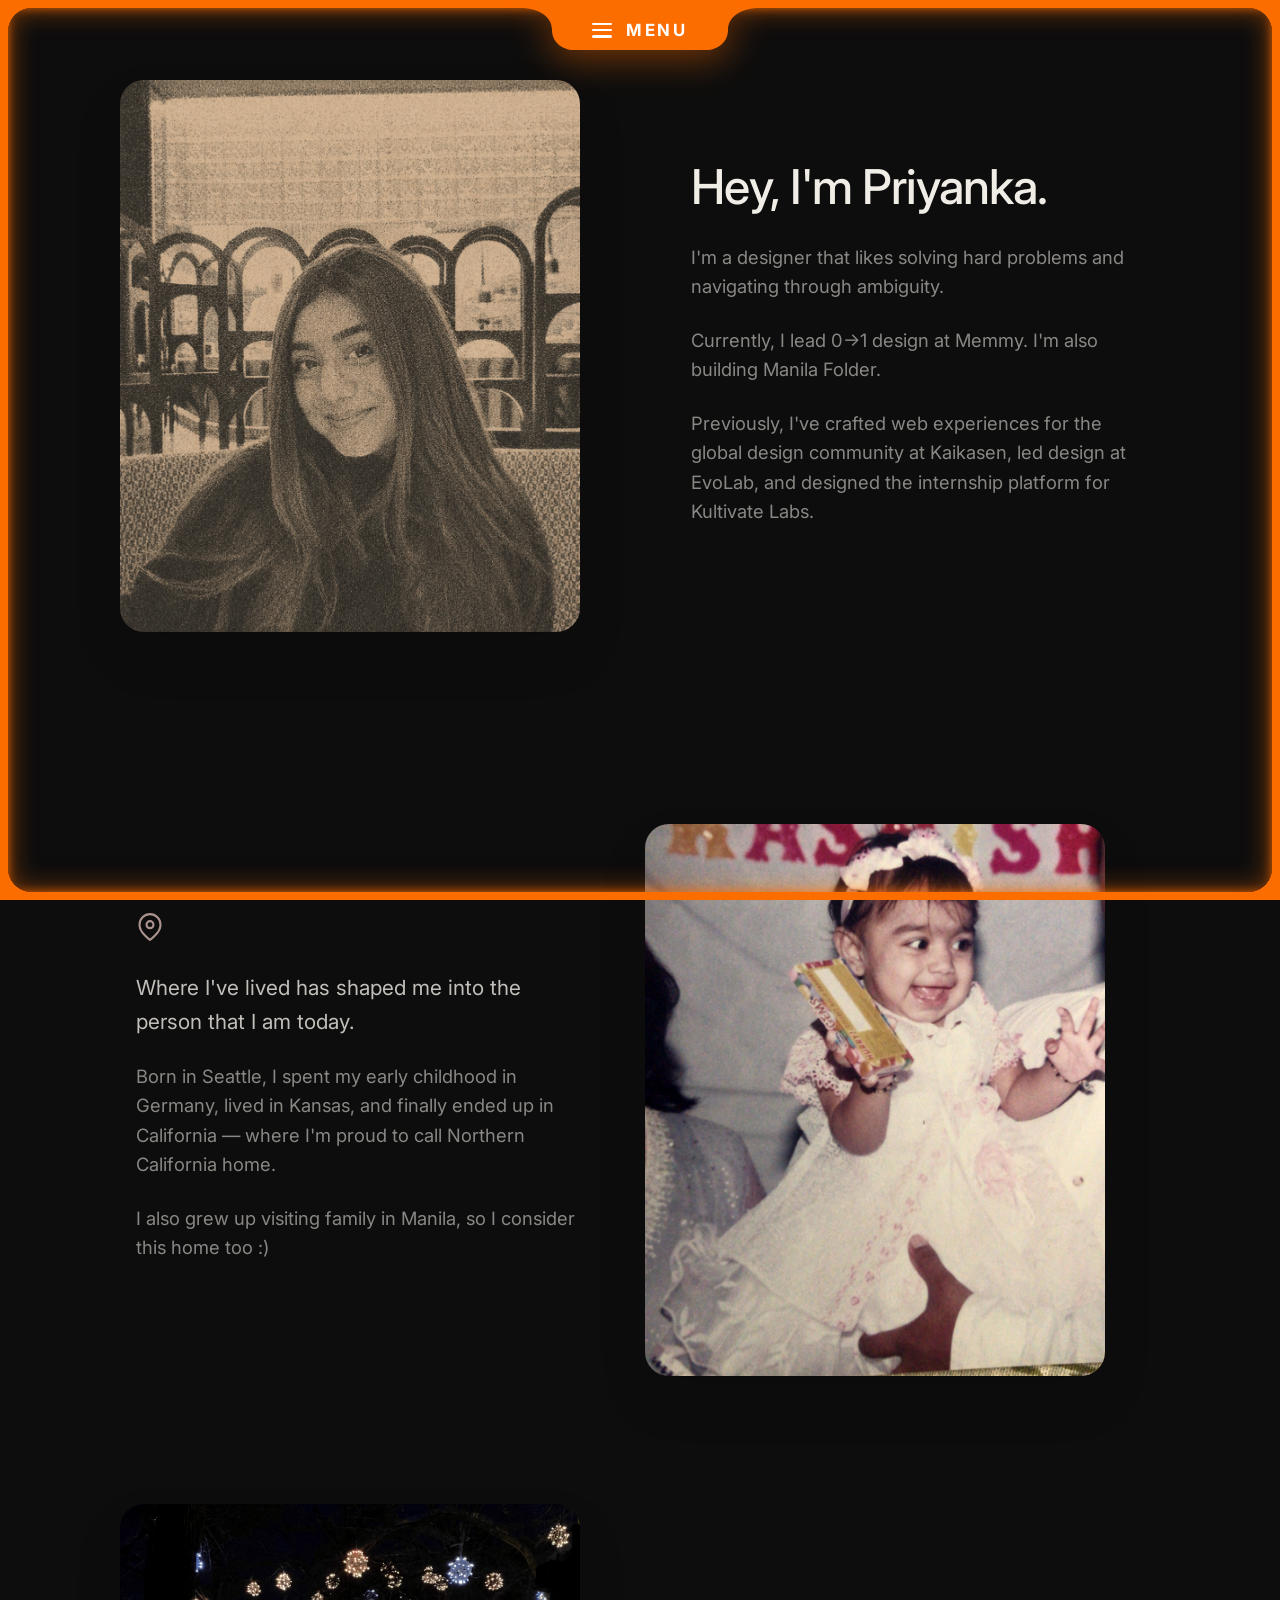
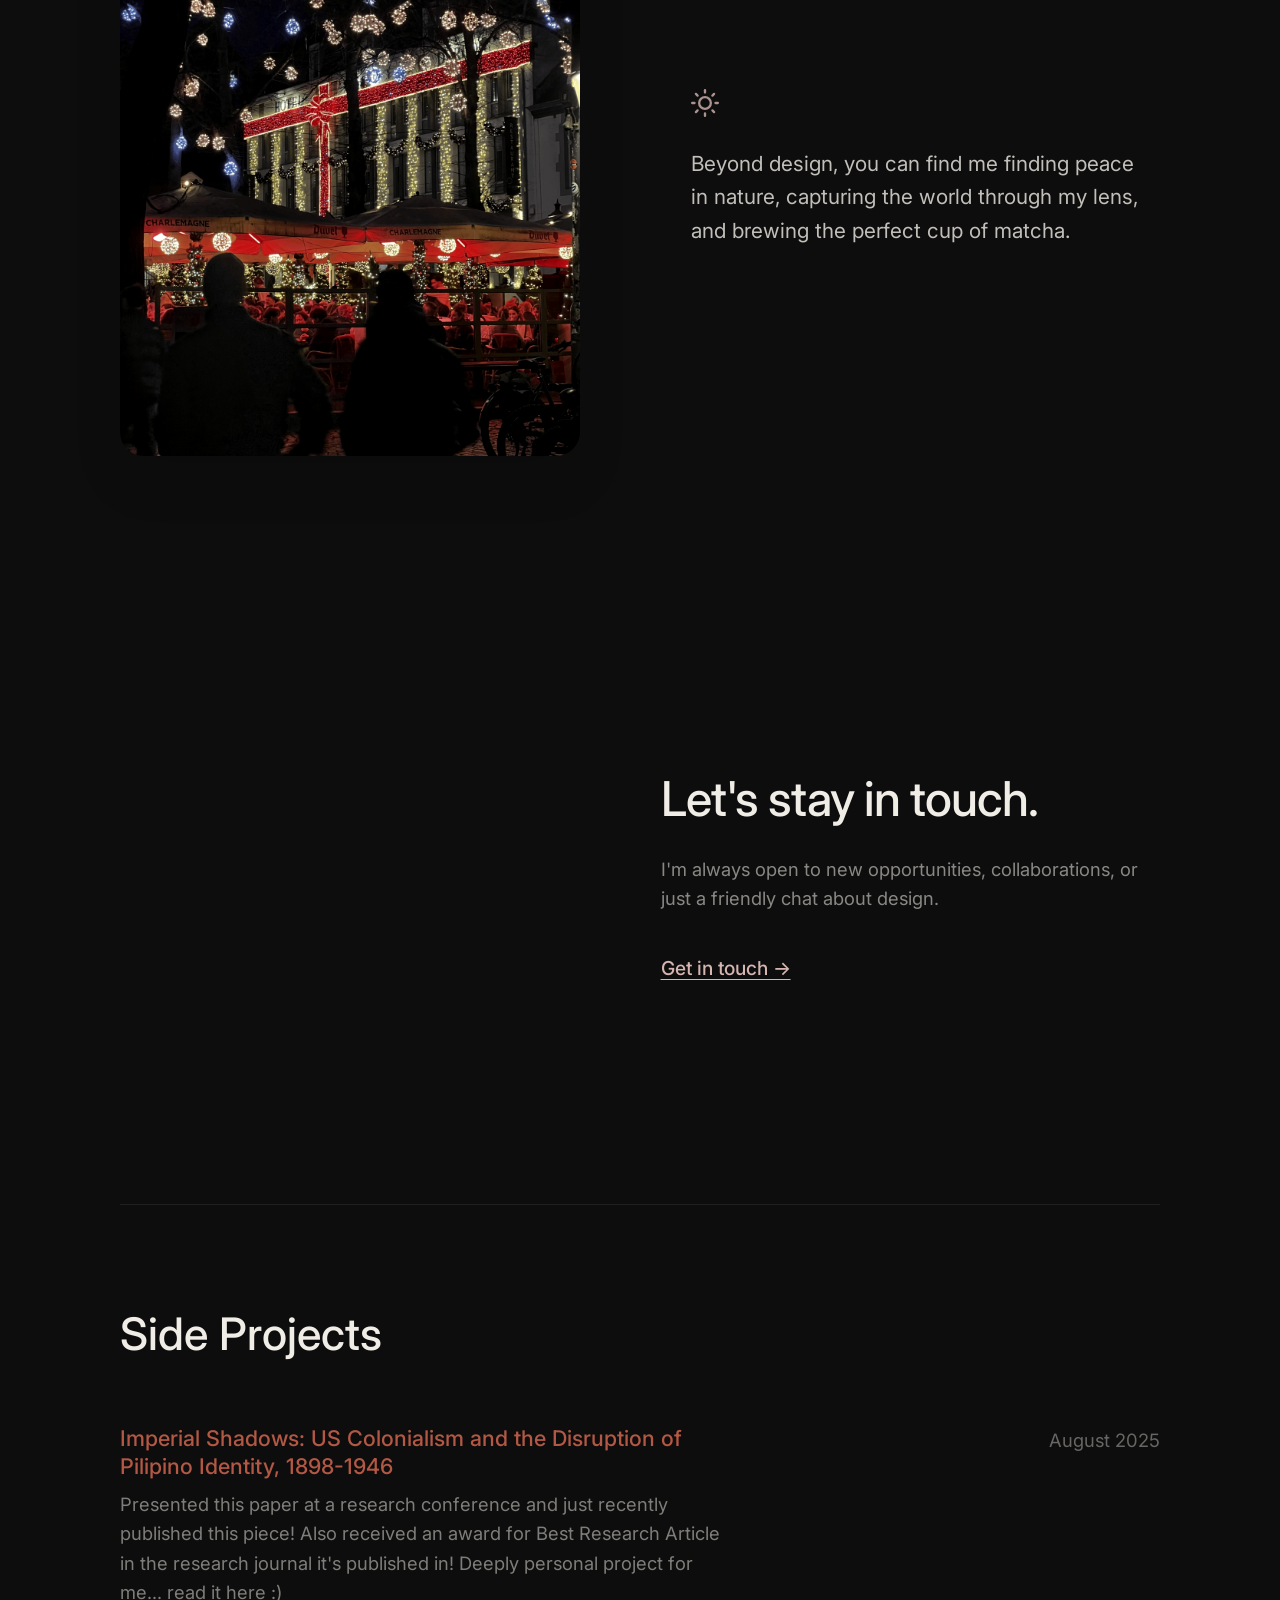
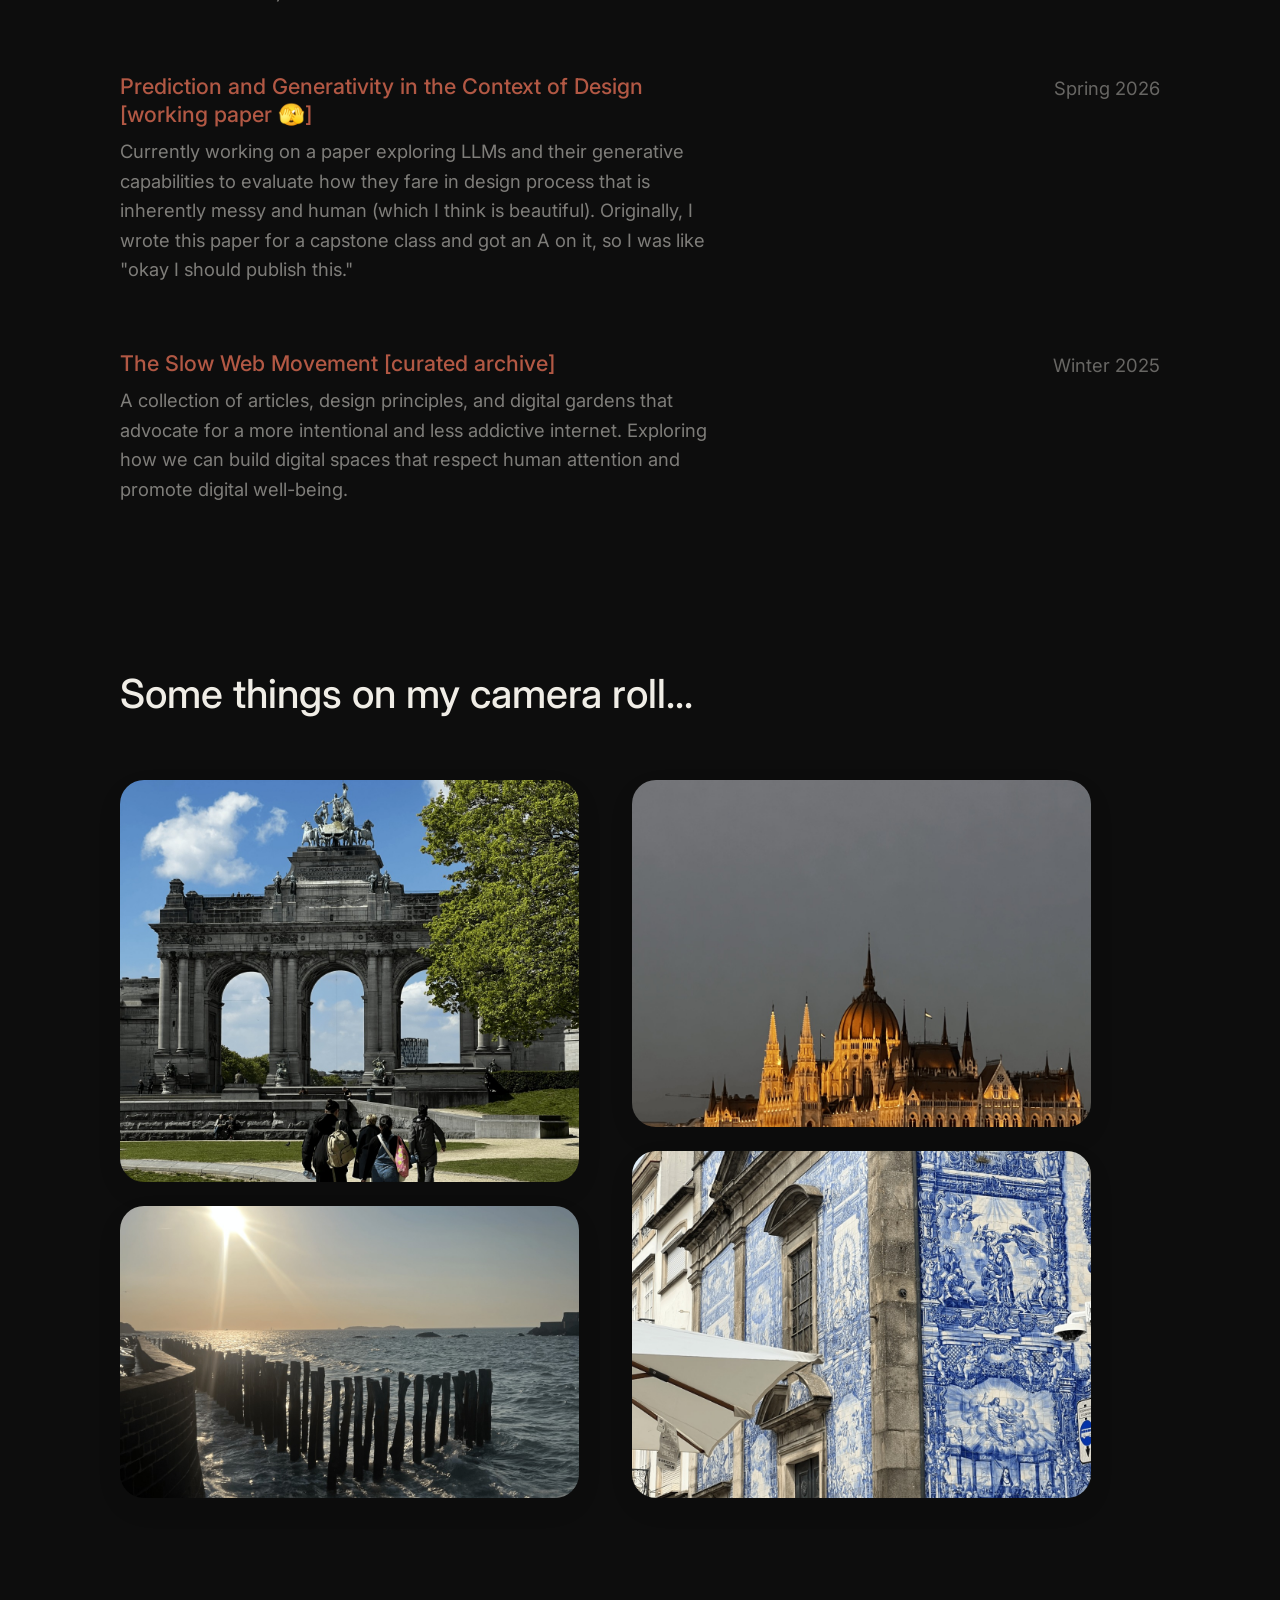
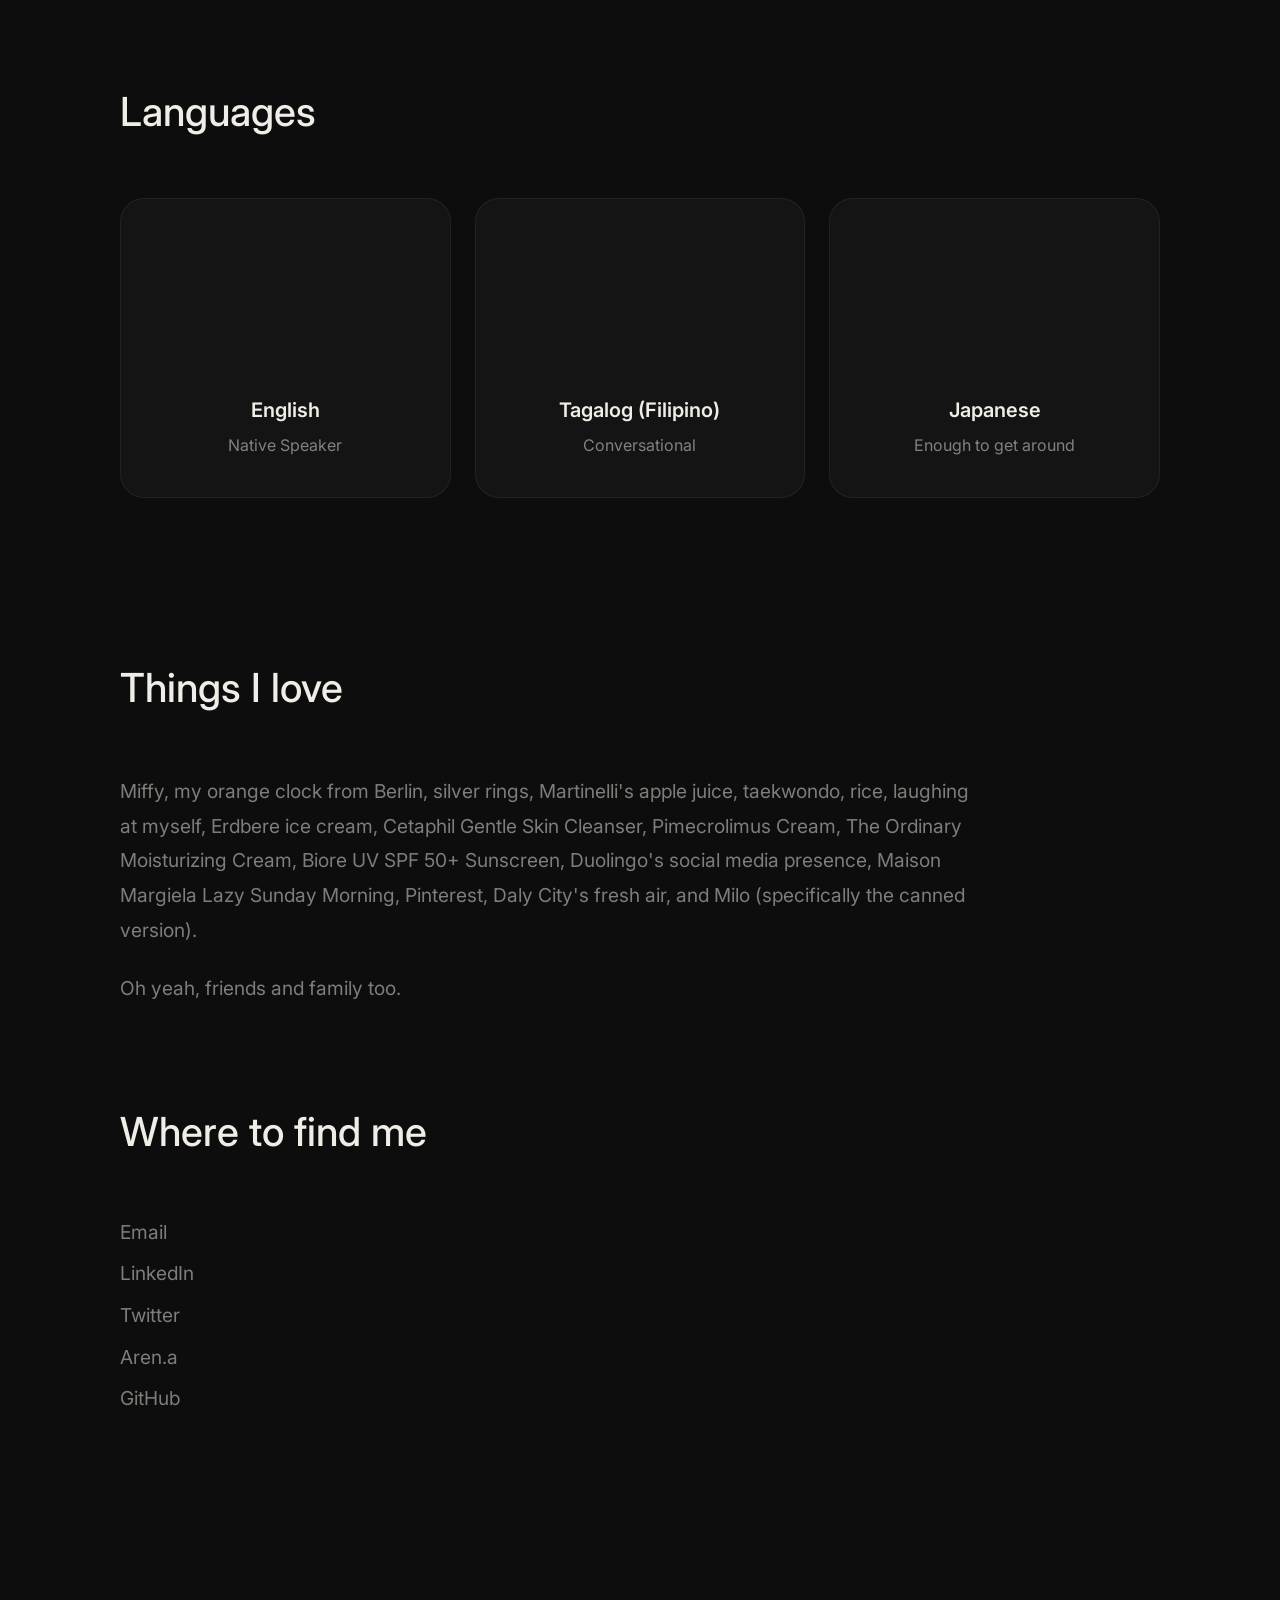
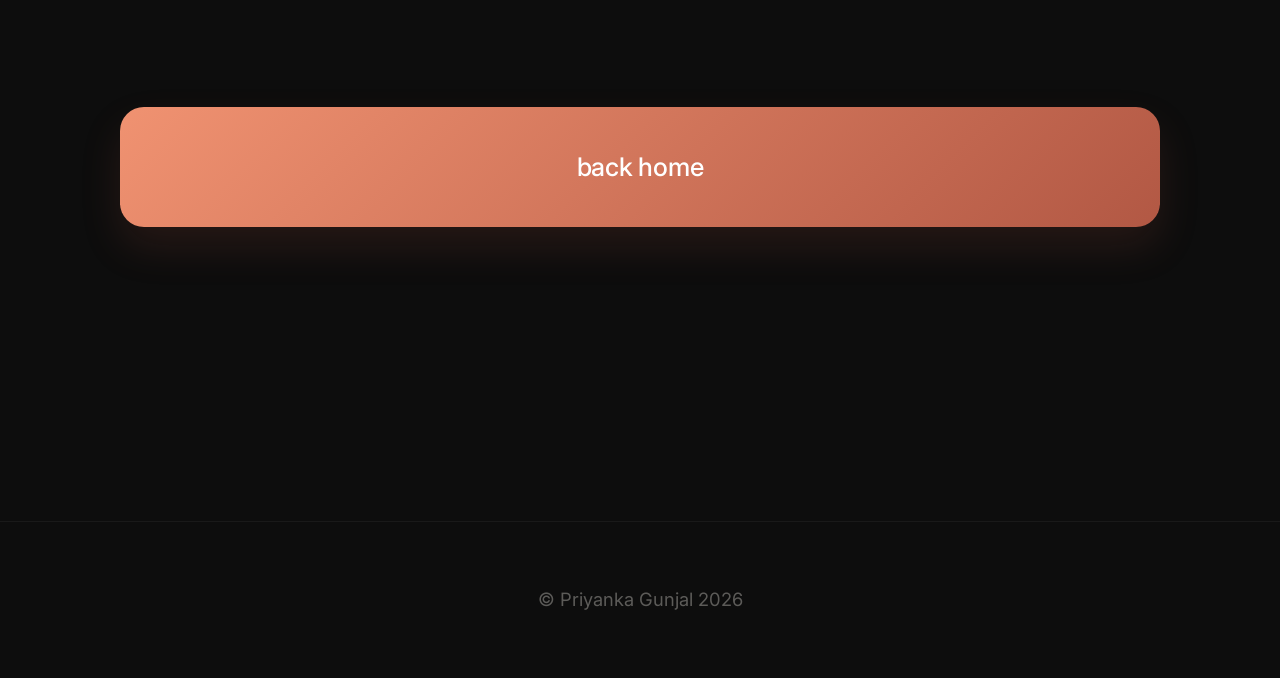
==== about.html @ 35982392 "Add floating orange notch menu and matching window frame with curved inner corners" ====
<!doctype html>
<html lang="en">
  <head>
    <meta charset="UTF-8" />
    <meta name="viewport" content="width=device-width, initial-scale=1.0" />
    <title>About | Priyanka Gunjal</title>
    <link rel="preconnect" href="https://fonts.googleapis.com" />
    <link rel="preconnect" href="https://fonts.gstatic.com" crossorigin />
    <link
      href="https://fonts.googleapis.com/css2?family=DM+Serif+Display&family=Inter:wght@300;400;500;600&display=swap"
      rel="stylesheet"
    />
    <link rel="stylesheet" href="style.css" />
    <style>
      /* Quiet Luxury About Page - Inspired by Janelle Amores */
      body {
        overflow-x: hidden;
        overflow-y: scroll;
        height: auto;
        padding: 0;
        margin: 0;
        background-color: var(--bg-color);
        color: var(--text-color);
      }

      .about-wrapper {
        max-width: 1200px;
        margin: 0 auto;
        padding: 3rem 5rem 4rem 5rem;
        min-height: 100vh;
      }

      /* Layout Grid */
      .about-layout {
        display: grid;
        grid-template-columns: 1.1fr 1fr;
        gap: 3.5rem;
        align-items: center;
        padding-top: 2rem;
        margin-bottom: 10rem;
      }

      .about-layout.reverse {
        grid-template-columns: 1fr 1.1fr;
        margin-bottom: 6rem;
      }

      .about-image-box {
        position: relative;
        border-radius: 24px;
        overflow: hidden;
        box-shadow: 0 25px 50px rgba(0, 0, 0, 0.1);
        width: 460px;
        height: 552px;
        flex-shrink: 0;
      }

      .about-layout.reverse .about-image-box {
        order: 2;
      }
      .about-layout.reverse .about-text {
        order: 1;
      }

      .about-image-box:hover {
        transform: scale(1.03);
      }

      .about-image-box img {
        width: 100%;
        height: 100%;
        object-fit: cover;
        display: block;
        filter: grayscale(10%) contrast(1.05);
        transition: transform 0.8s cubic-bezier(0.23, 1, 0.32, 1);
      }

      /* Typography */
      .about-text {
        padding-right: 1rem;
      }

      .about-layout.reverse .about-text {
        padding-right: 0;
        padding-left: 1rem;
      }

      .headline {
        font-family: var(--font-sans);
        font-size: clamp(2rem, 4vw, 3rem);
        font-weight: 500;
        line-height: 1.1;
        margin-bottom: 1.8rem;
        color: var(--text-color);
        letter-spacing: -0.02em;
      }

      .bio-para {
        font-family: var(--font-sans);
        font-size: 1.15rem;
        line-height: 1.6;
        margin-bottom: 1.5rem;
        color: var(--text-color);
        opacity: 0.55;
        font-weight: 400;
        max-width: 480px;
      }

      .bio-para.highlight {
        font-size: 1.3rem;
        opacity: 0.8;
        margin-top: 1rem;
      }

      .icon-box {
        margin-bottom: 1.5rem;
        color: var(--accent-color);
        opacity: 0.8;
      }

      body.light-theme .bio-para {
        opacity: 0.7;
      }

      /* Responsive */
      @media (max-width: 950px) {
        .about-layout,
        .about-layout.reverse {
          grid-template-columns: 1fr;
          gap: 4rem;
          text-align: left;
          padding-top: 1rem;
          margin-bottom: 6rem;
        }
        .about-layout.reverse .about-image-box {
          order: 1;
        }
        .about-layout.reverse .about-text {
          order: 2;
          padding-left: 0;
        }
        .headline {
          font-size: 2.8rem;
        }
        .about-image-box {
          width: 100%;
          max-width: 460px;
          height: auto;
          aspect-ratio: 460/552;
          margin: 0 auto;
        }
        .giphy-box {
          width: 100% !important;
          max-width: 460px;
          margin: 0 auto;
        }
      }

      /* GIPHY Box Styling */
      .giphy-box {
        width: 460px;
        height: auto;
        border-radius: 24px;
        overflow: hidden;
        flex-shrink: 0;
      }

      .cta-link-btn {
        display: inline-block;
        margin-top: 1rem;
        font-size: 1.2rem;
        font-weight: 500;
        color: var(--accent-color);
        text-decoration: underline;
        text-underline-offset: 4px;
        transition: var(--transition);
      }
      .cta-link-btn:hover {
        opacity: 0.8;
        transform: translateX(5px);
      }

      .side-projects-section {
        border-top: 1px solid rgba(255, 255, 255, 0.08);
        padding-top: 6rem;
        margin-top: 4rem;
      }

      body.light-theme .side-projects-section {
        border-top-color: rgba(0, 0, 0, 0.08);
      }

      .side-projects-title {
        font-family: var(--font-sans);
        font-size: 2.8rem;
        font-weight: 500;
        margin-bottom: 3.5rem;
        color: var(--text-color);
      }

      .project-row {
        display: flex;
        justify-content: space-between;
        align-items: flex-start;
        margin-bottom: 4rem;
        gap: 2rem;
      }

      .project-info {
        max-width: 600px;
      }

      .project-title-link {
        color: #b25844; /* Terracotta tone from image */
        font-size: 1.35rem;
        font-weight: 500;
        margin-bottom: 0.6rem;
        display: block;
        text-decoration: none;
        line-height: 1.3;
      }

      .project-title-link:hover {
        text-decoration: underline;
      }

      .project-summary {
        font-size: 1.15rem;
        line-height: 1.6;
        opacity: 0.5;
        color: var(--text-color);
        font-weight: 400;
      }

      .project-date {
        font-size: 1.15rem;
        opacity: 0.4;
        color: var(--text-color);
        white-space: nowrap;
        padding-top: 0.2rem;
      }

      @media (max-width: 950px) {
        .project-row {
          flex-direction: column;
          gap: 0.5rem;
        }
        .project-date {
          margin-top: 0.5rem;
          opacity: 0.3;
        }
      }

      /* Camera Roll Styling */
      .camera-roll-section {
        margin-top: 10rem;
        margin-bottom: 10rem;
      }

      .camera-roll-title {
        font-family: var(--font-sans);
        font-size: 2.5rem;
        font-weight: 500;
        margin-bottom: 3.5rem;
        color: var(--text-color);
      }

      .camera-roll-grid {
        columns: 2;
        column-gap: 1.5rem;
        max-width: 1000px;
      }

      .camera-roll-item {
        break-inside: avoid;
        margin-bottom: 1.5rem;
        width: 100%;
      }

      .camera-roll-item img {
        width: 100% !important;
        height: 100% !important;
        object-fit: cover;
        border-radius: 24px;
        display: block;
        box-shadow: 0 10px 30px rgba(0, 0, 0, 0.05);
        transition: transform 0.6s ease;
      }

      /* Specific Photo Sizes */
      .cr-1 {
        width: 459.2px;
        height: 402.4px;
      }
      .cr-2 {
        width: 459.2px;
        height: 347.2px;
      }
      .cr-3 {
        width: 459.2px;
        height: 292px;
      }
      .cr-4 {
        width: 459.2px;
        height: 347.2px;
      }

      @media (max-width: 1000px) {
        .cr-1,
        .cr-2,
        .cr-3,
        .cr-4 {
          width: 100%;
          height: auto;
          aspect-ratio: auto;
        }
        .cr-1 {
          aspect-ratio: 459.2/402.4;
        }
        .cr-2,
        .cr-4 {
          aspect-ratio: 459.2/347.2;
        }
        .cr-3 {
          aspect-ratio: 459.2/292;
        }
      }

      .camera-roll-item:hover img {
        transform: scale(1.02);
      }

      @media (max-width: 768px) {
        .camera-roll-grid {
          grid-template-columns: 1fr;
          gap: 1rem;
        }
      }

      /* Languages Styling */
      .languages-section {
        margin-top: 10rem;
        margin-bottom: 10rem;
      }

      .languages-grid {
        display: grid;
        grid-template-columns: repeat(3, 1fr);
        gap: 1.5rem;
      }

      .lang-card {
        background: rgba(255, 255, 255, 0.03);
        border: 1px solid rgba(255, 255, 255, 0.06);
        border-radius: 24px;
        padding: 2.5rem 1.5rem;
        text-align: center;
        transition: var(--transition);
      }

      body.light-theme .lang-card {
        background: #ffffff;
        box-shadow: 0 15px 35px rgba(0, 0, 0, 0.05);
        border: 1px solid rgba(0, 0, 0, 0.03);
      }

      .lang-card:hover {
        transform: translateY(-8px);
        border-color: var(--accent-color);
      }

      .lang-sticker {
        width: 140px;
        height: 140px;
        margin: 0 auto 1rem;
        pointer-events: none;
        display: flex;
        align-items: center;
        justify-content: center;
      }

      .lang-sticker iframe {
        pointer-events: none;
      }

      .lang-card h3 {
        font-size: 1.25rem;
        font-weight: 600;
        margin-bottom: 0.5rem;
        color: var(--text-color);
      }

      .lang-card p {
        font-size: 1rem;
        opacity: 0.5;
        color: var(--text-color);
      }

      @media (max-width: 900px) {
        .languages-grid {
          grid-template-columns: 1fr;
          gap: 1.5rem;
        }
      }

      /* Things I Love Styling */
      .things-love-section {
        margin-top: 6rem;
        margin-bottom: 6rem;
      }

      .things-love-text {
        font-size: 1.2rem;
        line-height: 1.8;
        color: var(--text-color);
        opacity: 0.5;
        max-width: 850px;
        font-weight: 400;
      }

      .things-love-text span {
        display: block;
        margin-top: 1.5rem;
      }

      /* Social Links Styling */
      .social-links-section {
        margin-top: 6rem;
        margin-bottom: 6rem;
      }

      .social-list {
        display: flex;
        flex-direction: column;
        gap: 0.8rem;
      }

      .social-link-item {
        font-size: 1.2rem;
        color: var(--text-color);
        opacity: 0.5;
        text-decoration: none;
        transition: var(--transition);
        width: fit-content;
      }

      .social-link-item:hover {
        opacity: 0.9;
        transform: translateX(8px);
      }

      /* Footer Styling */
      .footer-cta-container {
        min-height: calc(100vh - 24rem);
        display: flex;
        align-items: center;
        margin-top: 4rem;
      }

      .back-home-bar {
        display: flex;
        align-items: center;
        justify-content: center;
        width: 100%;
        height: 120px;
        background: linear-gradient(135deg, #f09271 0%, #b25844 100%);
        border-radius: 24px;
        text-decoration: none;
        transition:
          transform 0.6s cubic-bezier(0.23, 1, 0.32, 1),
          box-shadow 0.6s ease;
        box-shadow: 0 20px 40px rgba(178, 88, 68, 0.15);
      }

      .back-home-bar:hover {
        transform: scale(1.015);
        box-shadow: 0 30px 60px rgba(178, 88, 68, 0.25);
      }

      .back-home-bar span {
        color: #ffffff;
        font-size: 1.6rem;
        font-weight: 500;
        letter-spacing: -0.01em;
      }

      .footer-bottom {
        padding: 3rem 0 2rem 0;
        text-align: center;
      }

      /* Fixed bottom copyright bar */
      .fixed-footer {
        text-align: center;
        padding: 4rem 0;
        border-top: 1px solid rgba(128, 128, 128, 0.1);
        margin-top: 2rem;
      }

      .copyright-text {
        font-size: 1.15rem;
        opacity: 0.35;
        color: var(--text-color);
        font-weight: 400;
      }

      /* Simple fade-in animation */
      @keyframes fadeInUp {
        from {
          opacity: 0;
          transform: translateY(32px);
        }
        to {
          opacity: 1;
          transform: translateY(0);
        }
      }

      .fade-section {
        animation: fadeInUp 0.8s ease both;
      }

      .fade-section:nth-child(1) { animation-delay: 0.1s; }
      .fade-section:nth-child(2) { animation-delay: 0.25s; }
      .fade-section:nth-child(3) { animation-delay: 0.4s; }
      .fade-section:nth-child(4) { animation-delay: 0.55s; }
      .fade-section:nth-child(5) { animation-delay: 0.7s; }
      .fade-section:nth-child(6) { animation-delay: 0.85s; }
      .fade-section:nth-child(7) { animation-delay: 1s; }
      .fade-section:nth-child(8) { animation-delay: 1.15s; }
      .fade-section:nth-child(9) { animation-delay: 1.3s; }
    </style>
  </head>
  <body>
    <!-- Screen Window Frame -->
    <div class="screen-frame">
      <div class="frame-corner corner-tl"></div>
      <div class="frame-corner corner-tr"></div>
      <div class="frame-corner corner-bl"></div>
      <div class="frame-corner corner-br"></div>
    </div>

    <!-- Floating Notch Menu -->
    <div class="floating-notch-menu" id="floating-notch-menu" aria-label="Floating Notch Menu">
      <svg class="notch-bg-svg" viewBox="0 0 240 42" preserveAspectRatio="none">
        <path d="M 0 0 C 18 0 32 8 32 22 C 32 34 42 42 54 42 L 186 42 C 198 42 208 34 208 22 C 208 8 222 0 240 0 Z" fill="#fc6d00" />
      </svg>
      <div class="notch-inner">
        <div class="notch-hamburger">
          <span></span>
          <span></span>
          <span></span>
        </div>
        <span class="notch-label">MENU</span>
      </div>
    </div>

    <div class="about-wrapper">
      <main class="about-layout fade-section">
        <div class="about-image-box">
          <img src="images/about.png" alt="Priyanka Gunjal" />
        </div>

        <article class="about-text">
          <h1 class="headline">Hey, I'm Priyanka.</h1>

          <p class="bio-para">
            I'm a designer that likes solving hard problems and navigating
            through ambiguity.
          </p>

          <p class="bio-para">
            Currently, I lead 0&rarr;1 design at Memmy. I'm also building Manila
            Folder.
          </p>

          <p class="bio-para">
            Previously, I've crafted web experiences for the global design
            community at Kaikasen, led design at EvoLab, and designed the
            internship platform for Kultivate Labs.
          </p>
        </article>
      </main>

      <section class="about-layout reverse fade-section">
        <article class="about-text">
          <div class="icon-box">
            <svg
              width="28"
              height="28"
              viewBox="0 0 24 24"
              fill="none"
              stroke="currentColor"
              stroke-width="1.8"
              stroke-linecap="round"
              stroke-linejoin="round"
            >
              <path d="M21 10c0 7-9 13-9 13s-9-6-9-13a9 9 0 0 1 18 0z"></path>
              <circle cx="12" cy="10" r="3"></circle>
            </svg>
          </div>
          <p class="bio-para highlight">
            Where I've lived has shaped me into the person that I am today.
          </p>
          <p class="bio-para">
            Born in Seattle, I spent my early childhood in Germany, lived in
            Kansas, and finally ended up in California — where I'm proud to call
            Northern California home.
          </p>
          <p class="bio-para">
            I also grew up visiting family in Manila, so I consider this home
            too :)
          </p>
        </article>

        <div class="about-image-box">
          <img
            src="images/childhood_image.JPG.jpeg"
            alt="Priyanka's childhood"
          />
        </div>
      </section>

      <section class="about-layout fade-section">
        <div class="about-image-box">
          <img src="images/light.jpeg" alt="Priyanka's interests" />
        </div>

        <article class="about-text">
          <div class="icon-box">
            <svg
              width="28"
              height="28"
              viewBox="0 0 24 24"
              fill="none"
              stroke="currentColor"
              stroke-width="2"
              stroke-linecap="round"
              stroke-linejoin="round"
            >
              <circle cx="12" cy="12" r="5"></circle>
              <line x1="12" y1="1" x2="12" y2="3"></line>
              <line x1="12" y1="21" x2="12" y2="23"></line>
              <line x1="4.22" y1="4.22" x2="5.64" y2="5.64"></line>
              <line x1="18.36" y1="18.36" x2="19.78" y2="19.78"></line>
              <line x1="1" y1="12" x2="3" y2="12"></line>
              <line x1="21" y1="12" x2="23" y2="12"></line>
              <line x1="4.22" y1="19.78" x2="5.64" y2="18.36"></line>
              <line x1="18.36" y1="5.64" x2="19.78" y2="4.22"></line>
            </svg>
          </div>
          <p class="bio-para highlight">
            Beyond design, you can find me finding peace in nature, capturing
            the world through my lens, and brewing the perfect cup of matcha.
          </p>
        </article>
      </section>

      <section class="about-layout reverse">
        <article class="about-text">
          <h2 class="headline">Let's stay in touch.</h2>
          <p class="bio-para">
            I'm always open to new opportunities, collaborations, or just a
            friendly chat about design.
          </p>
          <a href="mailto:example@gmail.com" class="cta-link-btn"
            >Get in touch &rarr;</a
          >
        </article>

        <div class="giphy-box">
          <div
            style="
              width: 100%;
              height: 0;
              padding-bottom: 100%;
              position: relative;
            "
          >
            <iframe
              src="https://giphy.com/embed/l4pTo0Wo83yK5mVSE"
              width="100%"
              height="100%"
              style="position: absolute"
              frameborder="0"
              class="giphy-embed"
              allowfullscreen
            ></iframe>
          </div>
        </div>
      </section>

      <section class="side-projects-section">
        <h2 class="side-projects-title">Side Projects</h2>

        <div class="project-row">
          <div class="project-info">
            <a href="#" class="project-title-link"
              >Imperial Shadows: US Colonialism and the Disruption of Pilipino
              Identity, 1898-1946</a
            >
            <p class="project-summary">
              Presented this paper at a research conference and just recently
              published this piece! Also received an award for Best Research
              Article in the research journal it's published in! Deeply personal
              project for me... read it here :)
            </p>
          </div>
          <div class="project-date">August 2025</div>
        </div>

        <div class="project-row">
          <div class="project-info">
            <a href="#" class="project-title-link"
              >Prediction and Generativity in the Context of Design [working
              paper 🫣]</a
            >
            <p class="project-summary">
              Currently working on a paper exploring LLMs and their generative
              capabilities to evaluate how they fare in design process that is
              inherently messy and human (which I think is beautiful).
              Originally, I wrote this paper for a capstone class and got an A
              on it, so I was like "okay I should publish this."
            </p>
          </div>
          <div class="project-date">Spring 2026</div>
        </div>

        <div class="project-row">
          <div class="project-info">
            <a href="#" class="project-title-link"
              >The Slow Web Movement [curated archive]</a
            >
            <p class="project-summary">
              A collection of articles, design principles, and digital gardens
              that advocate for a more intentional and less addictive internet.
              Exploring how we can build digital spaces that respect human
              attention and promote digital well-being.
            </p>
          </div>
          <div class="project-date">Winter 2025</div>
        </div>
      </section>

      <section class="camera-roll-section">
        <h2 class="camera-roll-title">Some things on my camera roll...</h2>

        <div class="camera-roll-grid">
          <!-- Column 1 Flow -->
          <div class="camera-roll-item cr-1">
            <img src="images/photo1.jpeg" alt="Camera roll 1" />
          </div>
          <div class="camera-roll-item cr-3">
            <img src="images/photo3.jpeg" alt="Camera roll 3" />
          </div>

          <!-- Column 2 Flow -->
          <div class="camera-roll-item cr-2">
            <img src="images/photo2.jpeg" alt="Camera roll 2" />
          </div>
          <div class="camera-roll-item cr-4">
            <img src="images/photo4.jpeg" alt="Camera roll 4" />
          </div>
        </div>
      </section>

      <section class="languages-section">
        <h2 class="camera-roll-title">Languages</h2>

        <div class="languages-grid">
          <!-- English -->
          <div class="lang-card">
            <div class="lang-sticker">
              <iframe
                src="https://giphy.com/embed/JRnXIcDPENEnse5Yur"
                width="140"
                height="140"
                style="border: none"
                class="giphy-embed"
                allowfullscreen
              ></iframe>
            </div>
            <h3>English</h3>
            <p>Native Speaker</p>
          </div>

          <!-- Tagalog -->
          <div class="lang-card">
            <div class="lang-sticker">
              <iframe
                src="https://giphy.com/embed/dZY2f9rdoMrLkYhx85"
                width="140"
                height="140"
                style="border: none"
                class="giphy-embed"
                allowfullscreen
              ></iframe>
            </div>
            <h3>Tagalog (Filipino)</h3>
            <p>Conversational</p>
          </div>

          <!-- Japanese -->
          <div class="lang-card">
            <div class="lang-sticker">
              <iframe
                src="https://giphy.com/embed/JorvK51GcEqxZDQEF2"
                width="140"
                height="140"
                style="border: none"
                class="giphy-embed"
                allowfullscreen
              ></iframe>
            </div>
            <h3>Japanese</h3>
            <p>Enough to get around</p>
          </div>
        </div>
      </section>

      <section class="things-love-section">
        <h2 class="camera-roll-title">Things I love</h2>
        <p class="things-love-text">
          Miffy, my orange clock from Berlin, silver rings, Martinelli's apple
          juice, taekwondo, rice, laughing at myself, Erdbere ice cream,
          Cetaphil Gentle Skin Cleanser, Pimecrolimus Cream, The Ordinary
          Moisturizing Cream, Biore UV SPF 50+ Sunscreen, Duolingo's social
          media presence, Maison Margiela Lazy Sunday Morning, Pinterest, Daly
          City's fresh air, and Milo (specifically the canned version).
          <span>Oh yeah, friends and family too.</span>
        </p>
      </section>

      <section class="social-links-section">
        <h2 class="camera-roll-title">Where to find me</h2>
        <div class="social-list">
          <a href="mailto:example@gmail.com" class="social-link-item">Email</a>
          <a href="#" class="social-link-item">LinkedIn</a>
          <a href="#" class="social-link-item">Twitter</a>
          <a href="#" class="social-link-item">Aren.a</a>
          <a href="#" class="social-link-item">GitHub</a>
        </div>
      </section>

      <footer class="footer-cta-container">
        <a href="index.html" class="back-home-bar">
          <span>back home</span>
        </a>
      </footer>
    </div>

    <div class="fixed-footer">
      <p class="copyright-text">&copy; Priyanka Gunjal 2026</p>
    </div>

    <script src="https://cdnjs.cloudflare.com/ajax/libs/gsap/3.12.5/gsap.min.js"></script>
    <script>
      // Theme Synchronization only
      const savedTheme = localStorage.getItem("portfolio-theme");
      if (savedTheme === "light") {
        document.body.classList.add("light-theme");
      }
    </script>
  </body>
</html>
---- style.css ----
:root {
  --bg-color: #0d0d0d;
  --text-color: #f0ede6;
  --text-dark: #f0ede6;
  --accent-color: #d4b5b0;
  --card-bg: #161616;
  --font-serif: "DM Serif Display", serif;
  --font-sans: "Inter", sans-serif;
  --radius: 18px;
  --transition: all 0.4s cubic-bezier(0.23, 1, 0.32, 1);
  --gap: 1.5rem; /* Increased spacing */
  /* Dark Theme Hero Gradient (Architectural Deep Tones) */
  --hero-gradient: linear-gradient(
    135deg,
    #1b263b 0%,
    #0d1b2a 50%,
    #1b263b 100%
  );
}

body.light-theme {
  --bg-color: #ffffff;
  --text-color: #1a1a1a;
  --text-dark: #1a1a1a;
  --card-bg: #f8f8fa;
  --accent-color: #f2a17b;
  /* Light Theme Hero Gradient (Rose to Peach to Sand) */
  --hero-gradient: linear-gradient(
    135deg,
    #bc8e8e 0%,
    #f2a17b 50%,
    #f4d0a4 100%
  );
}

* {
  margin: 0;
  padding: 0;
  box-sizing: border-box;
}

body {
  background-color: var(--bg-color);
  color: var(--text-dark);
  font-family: var(--font-sans);
  line-height: 1.5;
  overflow: hidden;
  -webkit-font-smoothing: antialiased;
  height: 100vh;
  width: 100vw;
}

a {
  color: inherit;
  text-decoration: none;
}

.container {
  padding: 0.75rem; /* Reduced from 1rem */
  height: 100vh;
  width: 100vw;
  display: flex;
  justify-content: center;
  align-items: center;
  overflow: hidden;
}

/* Portfolio Grid */
.portfolio-grid {
  display: grid;
  grid-template-columns: 50fr 26fr 24fr; /* Optimized: 48% | 28% | 24% */
  gap: var(--gap);
  width: 100%;
  height: 100%;
}

.column {
  display: flex;
  flex-direction: column;
  gap: var(--gap);
  height: 100%;
  min-height: 0;
}

/* Grid Cards */
.grid-card {
  background-color: var(--card-bg);
  border-radius: var(--radius);
  overflow: hidden;
  position: relative;
  border: 1px solid rgba(255, 255, 255, 0.05);
  min-height: 0;
  transition:
    background-color 0.4s ease,
    border-color 0.4s ease;
  cursor: pointer; /* Signal interactivity by default */
}

body.light-theme .grid-card {
  border: 1px solid rgba(0, 0, 0, 0.05);
  box-shadow:
    0 20px 40px rgba(0, 0, 0, 0.04),
    0 1px 3px rgba(0, 0, 0, 0.02);
}

body.light-theme .connect-card {
  background: #2d3748 !important; /* Distinct dark architectural slate */
  border: 1px solid rgba(0, 0, 0, 0.05);
  box-shadow:
    0 20px 40px rgba(0, 0, 0, 0.1),
    0 1px 3px rgba(0, 0, 0, 0.05);
}

body.light-theme .connect-label,
body.light-theme .connect-handle {
  color: white; /* Contrast for the dark slate */
}

/* Column Left */
.col-left {
  display: grid;
  grid-template-rows: 5.2fr 0.8fr; /* Card 2 is now much sleeker */
}

.hero-card {
  background: linear-gradient(135deg, #1a2a3a 0%, #0d0d0d 50%, #1a2a3a 100%);
  background-size: 300% 300%;
  background-position: 0% 0%;
  position: relative;
  overflow: hidden;
  display: flex;
  flex-direction: column;
  justify-content: flex-start;
  color: white;
  transition: background-color 0.4s ease; /* Removed transform transition */
}

.hero-top {
  padding: 2.5rem 2rem 0 2rem;
}

.hero-body {
  padding: 2rem 2rem 2.5rem 2rem;
  position: relative;
  z-index: 20; /* Above mountains and stars */
  max-width: 65%; /* Ensure space for celestial body on the right */
}

.hero-card {
  cursor: default; /* Information only, not a link */
}

/* Advanced 6-Keyframe Smog Motion */
.hero-card::after {
  content: "";
  position: absolute;
  inset: -60%;
  background:
    radial-gradient(circle at 40% 40%, rgba(44, 62, 80, 0.2), transparent 50%),
    radial-gradient(circle at 60% 60%, rgba(52, 73, 94, 0.15), transparent 40%),
    radial-gradient(circle at 30% 70%, rgba(30, 60, 90, 0.1), transparent 50%);
  filter: blur(70px);
  opacity: 0.4;
  transition: opacity 1.2s ease;
  animation: advancedDrift 18s infinite linear;
  pointer-events: none;
  z-index: 0;
}

.hero-card:hover::after {
  opacity: 0.8;
}

/* ─── Hero Mountains ────────────────────────────────── */
.hero-mountains {
  position: absolute;
  bottom: 0 !important;
  left: 0;
  width: 100%;
  height: 48%;
  z-index: 50 !important; /* Above stars, below celestial */
  pointer-events: none;
  overflow: hidden;
  margin: 0;
  padding: 0;
}

.hero-mountains svg {
  width: 100%;
  height: 100%;
  display: block;
  margin: 0;
}

/* ─── Hero Celestial (Sun/Moon) ────────────────────── */
.hero-celestial {
  width: 80px;
  height: 80px;
  border-radius: 50%;
  position: absolute;
  right: -530px;
  top: 70px;
  background: #ff9f43 !important;
  box-shadow: 0 0 80px rgba(255, 159, 67, 0.8);
  transition: all 0.6s cubic-bezier(0.23, 1, 0.32, 1);
  z-index: 200 !important; /* Force to absolute top */
  pointer-events: none;
  display: block !important;
}

/* ─── Hero Stars (Dark Theme Only) ─────────────────── */
.hero-stars-container {
  opacity: 1 !important;
  z-index: 1; /* Background layer */
  transition: opacity 0.8s ease;
  pointer-events: none;
}

body.light-theme .hero-stars-container {
  opacity: 0 !important;
}

/* Force star dots to be visible in hero card */
.hero-card .star-dot {
  opacity: 0.8 !important;
  animation: smoothStarPulse var(--duration) infinite ease-in-out var(--delay) !important;
}

/* Moon state in Dark Theme (Default) */
body:not(.light-theme) .hero-celestial {
  background: #ffffff !important;
  box-shadow: 0 0 80px rgba(255, 255, 255, 0.4) !important;
}

/* Sun state in Light Theme */
body.light-theme .hero-celestial {
  background: #ff9f43;
  box-shadow: 0 0 40px rgba(255, 159, 67, 0.6);
}

/* Dark Theme Mountain Colors (Solid to block stars) */
.mtn-back {
  fill: #222222;
  opacity: 1;
}
.mtn-mid {
  fill: #111111;
  opacity: 1;
}
.mtn-front {
  fill: #000000;
  opacity: 1;
}

/* Light Theme Mountain Colors (Solid) */
body.light-theme .mtn-back {
  fill: #c09e9e;
  opacity: 1;
}
body.light-theme .mtn-mid {
  fill: #8a5a5a;
  opacity: 1;
}
body.light-theme .mtn-front {
  fill: #4a2d2d;
  opacity: 1;
}

.hero-body {
  position: relative;
  z-index: 5; /* Above mountains */
}

@keyframes advancedDrift {
  0% {
    transform: translate(0, 0) rotate(0deg) scale(1);
  }
  16% {
    transform: translate(5%, -5%) rotate(2deg) scale(1.05);
  }
  33% {
    transform: translate(-3%, 7%) rotate(-1deg) scale(1.1);
  }
  50% {
    transform: translate(7%, 3%) rotate(4deg) scale(1.02);
  }
  66% {
    transform: translate(-5%, -2%) rotate(1deg) scale(1.08);
  }
  83% {
    transform: translate(2%, -8%) rotate(-3deg) scale(1.03);
  }
  100% {
    transform: translate(0, 0) rotate(0deg) scale(1);
  }
}

.hero-card > * {
  position: relative;
  z-index: 2;
}

.hero-top {
  display: flex;
  justify-content: space-between;
  font-size: 0.8rem; /* Reduced from 0.9rem */
  font-weight: 500;
}

.name {
  font-family: var(--font-serif);
  font-size: 3.2rem; /* Reduced from 4.5rem */
  line-height: 1.1;
  margin-bottom: 0.75rem;
  font-weight: 400;
}

.tagline {
  font-size: 1rem; /* Reduced from 1.2rem */
  max-width: 400px;
  opacity: 0.8;
  font-weight: 300;
}

.connect-card {
  background: linear-gradient(135deg, #2a2a2a 0%, #1a1a1a 50%, #2a2a2a 100%);
  position: relative;
  overflow: hidden;
  display: flex;
  align-items: center;
  justify-content: center;
  border: 1px solid rgba(255, 255, 255, 0.05);
  transition: background-color 0.4s ease;
}

.connect-inner {
  width: 100%;
  height: 100%;
  display: flex;
  align-items: center;
  justify-content: center;
  position: relative;
}

.connect-label {
  font-family: var(--font-serif);
  font-size: 1.5rem;
  color: white;
  transition:
    opacity 0.3s ease,
    transform 0.3s ease;
  position: absolute;
}

.connect-card:hover .connect-label {
  opacity: 0;
  transform: translateY(-10px);
}

.connect-handle {
  font-family: var(--font-sans);
  font-size: 0.95rem;
  color: #a29bfe; /* Lavender Blue for handle */
  letter-spacing: 0.02em;
  white-space: nowrap;
  overflow: hidden;
  border-right: 2px solid transparent; /* Typewriter cursor */
  opacity: 0;
  transition: opacity 0.3s ease;
}

.connect-card:hover .connect-handle {
  opacity: 1;
  border-right-color: #a29bfe;
}

/* Light Smog Layer for Card 2 */
.connect-card::after {
  content: "";
  position: absolute;
  inset: -60%;
  background:
    radial-gradient(
      circle at 40% 40%,
      rgba(212, 181, 176, 0.15),
      transparent 50%
    ),
    radial-gradient(
      circle at 60% 60%,
      rgba(240, 237, 230, 0.1),
      transparent 40%
    ),
    radial-gradient(
      circle at 30% 70%,
      rgba(255, 255, 255, 0.05),
      transparent 50%
    );
  filter: blur(60px);
  opacity: 0;
  transition: opacity 1s ease;
  animation: advancedDrift 15s infinite linear;
  pointer-events: none;
  z-index: 0;
}

.connect-card:hover::after {
  opacity: 1;
}

.connect-inner {
  font-size: 1.8rem; /* Reduced from 2.5rem */
  font-family: var(--font-serif);
  color: var(--text-color);
  width: 100%;
  height: 100%;
  display: flex;
  align-items: center;
  justify-content: center;
}

/* Column Mid */
.col-mid {
  display: grid;
  grid-template-rows: 1.2fr 1.1fr 1fr 1.1fr;
}

/* Unified Project Card Styles (Col Mid) */
.project-card {
  background: #222; /* More visible frame color */
  position: relative;
  overflow: hidden;
  cursor: pointer;
  perspective: 1000px;
  box-shadow: inset 0 0 10px rgba(0, 0, 0, 0.5); /* Define the edge of the frame */
}

.bt-starry-bg {
  position: absolute;
  inset: 0;
  z-index: 0;
  opacity: 0;
  transition: opacity 0.5s ease;
  overflow: hidden;
  pointer-events: none;
}

.project-card:hover .bt-starry-bg {
  opacity: 1;
}

/* Individual Star Dots (Generated by JS) */
.star-dot {
  position: absolute;
  background: #ffffff;
  border-radius: 50%;
  opacity: 0;
  filter: blur(0.2px); /* Slight softness for smoothness */
}

/* Smooth Blinking Animation - Only for Brownthought (Card 3) */
.brownthought:hover .star-dot {
  animation: smoothStarPulse var(--duration) infinite ease-in-out var(--delay);
}

@keyframes smoothStarPulse {
  0%,
  100% {
    opacity: 0.1;
    transform: scale(0.8);
  }
  50% {
    opacity: 1;
    transform: scale(1.1);
  }
}

.bt-header {
  position: absolute;
  top: 1rem;
  left: 1.25rem;
  font-size: 1rem;
  font-weight: 500;
  color: white;
  z-index: 1;
  transition: all 0.4s ease;
}

.bt-content-layer {
  position: absolute;
  inset: 0; /* Touch all edges initially */
  width: 100%;
  height: 100%;
  z-index: 2;
  transition: transform 0.6s cubic-bezier(0.23, 1, 0.32, 1);
  display: flex;
  flex-direction: column;
  justify-content: flex-end;
  align-items: flex-start;
  padding: 1.5rem;
  /* Specific Diagonal Radius: Reduced to match new global radius and offset */
  border-top-left-radius: 12px;
  border-bottom-right-radius: 12px;
  border-top-right-radius: 0;
  border-bottom-left-radius: 0;
  transform-origin: left top;
  background: #1a140f; /* Fallback */
  overflow: hidden;
  /* Normal state: Shifted down and right so only Top and Left background is visible */
  transform: translate(14px, 14px);
}

.bt-bg-img {
  position: absolute;
  inset: 0;
  width: 100%;
  height: 100%;
  object-fit: cover;
  filter: brightness(0.85);
  z-index: -1;
  transition: transform 0.8s ease;
  border-radius: inherit; /* Matches Inner Card Radius */
}

.birthdays {
  background: url("images/birthday_project_1777625620296.png") center/cover no-repeat;
  transition: background 0.4s ease;
}

.birthdays:hover {
  background: #d0d8e8; /* Light solid color on hover for the exposed frame */
}

.birthdays .bt-content-layer {
  background: transparent; /* Keep image visible always */
  transition: transform 0.6s cubic-bezier(0.23, 1, 0.32, 1);
}

.birthdays:hover .bt-bg-img {
  opacity: 1; /* Ensure image stays visible on hover */
}

/* Card 4: Falling Petals Container */
.petals-container {
  position: absolute;
  inset: 0;
  z-index: 1;
  pointer-events: none;
  opacity: 0;
  transition: opacity 0.5s ease;
  overflow: hidden;
}

.petals:hover .petals-container {
  opacity: 1;
}

.petal {
  position: absolute;
  background: #ffb7c5; /* Sakura Pink */
  border-radius: 150% 0 150% 0; /* Petal shape */
  opacity: 0.8;
  animation: petalFall linear infinite;
}

@keyframes petalFall {
  0% {
    transform: translateY(-20px) rotate(0deg);
    opacity: 0;
  }
  10% {
    opacity: 0.8;
  }
  90% {
    opacity: 0.8;
  }
  100% {
    transform: translateY(350px) rotate(360deg);
    opacity: 0;
  }
}

/* Card 5: Bubble Pop Container */
.bubbles-container {
  position: absolute;
  inset: 0;
  z-index: 1;
  pointer-events: none;
  opacity: 0;
  transition: opacity 0.5s ease;
  overflow: hidden;
}

.guppy:hover .bubbles-container {
  opacity: 1;
}

.bubble {
  position: absolute;
  background: rgba(255, 255, 255, 0.95); /* Solid Bubbles */
  border: 1px solid rgba(255, 255, 255, 1);
  border-radius: 50%;
  box-shadow: 0 0 10px rgba(255, 255, 255, 0.3);
  animation: bubbleRise linear infinite;
}

@keyframes bubbleRise {
  0% {
    transform: translateY(110%) scale(0.5);
    opacity: 0;
  }
  20% {
    opacity: 0.6;
  }
  80% {
    opacity: 0.6;
  }
  100% {
    transform: translateY(-20%) scale(1.2);
    opacity: 0;
  }
}

.bt-main-box h2 {
  font-family: var(--font-serif);
  font-size: 1.4rem;
  line-height: 1.2;
  margin-bottom: 0.3rem;
  color: white;
  font-weight: 600;
}

.bt-main-box p {
  font-size: 0.75rem;
  opacity: 0.9;
  color: white;
  font-weight: 400;
}

/* Hover Slide-Tilt Reveal (Floating Inner Card) */
.project-card:hover .bt-content-layer {
  transform: translate(12px, 35%) rotate(-5deg);
  box-shadow: -10px -10px 40px rgba(0, 0, 0, 0.4);
}

.project-card:hover .bt-bg-img {
  filter: brightness(0.9); /* Keep brightness change, remove scale */
}

.guppy {
  background: linear-gradient(135deg, #1a2a2a 0%, #0d0d0d 50%, #1a2a2a 100%);
  background-size: 300% 300%;
  background-position: 0% 0%;
  position: relative;
  overflow: hidden;
  display: flex;
  align-items: center;
  justify-content: center;
  padding: 2rem;
  transition: background-position 1s cubic-bezier(0.4, 0, 0.2, 1);
}

.guppy:hover {
  background-position: 100% 100%;
}

/* Teal/Sage Smog Layer for Card 5 */
.guppy::after {
  content: "";
  position: absolute;
  inset: -60%;
  background:
    radial-gradient(
      circle at 40% 40%,
      rgba(100, 200, 180, 0.15),
      transparent 50%
    ),
    radial-gradient(
      circle at 60% 60%,
      rgba(150, 180, 160, 0.1),
      transparent 40%
    ),
    radial-gradient(
      circle at 30% 70%,
      rgba(80, 150, 140, 0.08),
      transparent 50%
    );
  filter: blur(65px);
  opacity: 0;
  transition: opacity 1s ease;
  animation: advancedDrift 20s infinite linear reverse; /* Reverse for variety */
  pointer-events: none;
  z-index: 0;
}

.guppy:hover::after {
  opacity: 1;
}

.guppy-content {
  position: relative;
  z-index: 2;
}

.guppy-content {
  text-align: center;
  color: var(--text-color);
}

.guppy-icon svg {
  width: 40px;
  height: 40px;
  margin-bottom: 0.5rem;
}

/* Column Right */
.col-right {
  display: grid;
  grid-template-rows: 4fr 0.4fr 3fr; /* Reduced from 0.8fr */
}

.image-card img {
  width: 100%;
  height: 100%;
  object-fit: cover;
}

.image-card {
  cursor: default; /* Portrait card is purely visual */
}

.status-card {
  background: linear-gradient(135deg, #1a1a2e 0%, #0d0d0d 50%, #1a1a2e 100%);
  background-size: 300% 300%;
  background-position: 0% 0%;
  position: relative;
  overflow: hidden;
  display: flex;
  align-items: center;
  padding: 0 1.25rem; /* Slightly reduced padding */
  color: var(--text-color);
  transition: background-position 1s cubic-bezier(0.4, 0, 0.2, 1);
  border-radius: 40px !important; /* Increased border radius */
}

.status-card:hover {
  background-position: 100% 100%;
}

/* Purple Smog Layer for Card 8 */
.status-card::after {
  content: "";
  position: absolute;
  inset: -60%;
  background:
    radial-gradient(
      circle at 40% 40%,
      rgba(138, 43, 226, 0.12),
      transparent 50%
    ),
    radial-gradient(
      circle at 60% 60%,
      rgba(147, 112, 219, 0.08),
      transparent 40%
    );
  filter: blur(60px);
  opacity: 0;
  transition: opacity 1s ease;
  animation: advancedDrift 18s infinite linear;
  pointer-events: none;
  z-index: 0;
}

.status-card:hover::after {
  opacity: 1;
}

.status-content {
  position: relative;
  z-index: 2;
  display: flex;
  align-items: center;
  gap: 0.6rem; /* Reduced gap */
  font-size: 0.8rem; /* Reduced from 0.9rem */
  color: var(--text-color);
  white-space: nowrap; /* Force one line */
  overflow: hidden;
}

.status-icon {
  display: flex;
  align-items: center;
  color: #a29bfe; /* Lavender Blue */
  transition:
    transform 0.4s ease,
    filter 0.4s ease;
}

.status-card:hover .status-icon {
  transform: scale(1.1) rotate(-10deg);
  filter: drop-shadow(0 0 8px rgba(162, 155, 254, 0.6));
}

.status-text-container {
  display: flex;
  align-items: center;
  gap: 0.3rem; /* Reduced gap */
  white-space: nowrap;
}

.status-base {
  opacity: 0.7;
}

.status-reveal {
  color: #a29bfe;
  font-weight: 500;
  min-width: 0;
  white-space: nowrap;
  overflow: hidden;
  border-right: 2px solid transparent; /* Typewriter cursor */
}

.status-card:hover .status-reveal {
  border-right-color: #a29bfe;
}

.resume-card {
  background: var(--card-bg);
  padding: 0; /* Clear padding for precise absolute placement */
  display: flex;
  flex-direction: column;
  overflow: hidden;
  transition: background 0.4s ease;
  position: relative;
  border-radius: 32px; /* Large outer radius from reference */
}

.resume-card:hover {
  background: #1a1a1a;
}

.resume-header {
  width: 100%;
  padding-top: 0.6rem; /* Reduced from 1.5rem */
  text-align: center;
  font-size: 1.1rem;
  font-family: var(--font-sans);
  color: #888;
  font-weight: 600;
  height: 3rem; /* Reduced from 4rem */
  display: flex;
  justify-content: center;
  align-items: flex-start;
  position: relative;
  z-index: 10;
}

.resume-label::after {
  content: "resume";
  transition: all 0.3s ease;
}

.resume-card:hover .resume-label::after {
  content: "see it here";
  color: #888;
}

.resume-stack {
  position: absolute;
  inset: 3rem 0 0 1.5rem; /* Revealed Top and Left frame adjusted for header */
  overflow: hidden; /* STRICT: Clip layers for perfect right/bottom alignment */
}

.resume-layer {
  position: absolute;
  top: 0;
  left: 0;
  width: 100%;
  height: 100%;
  transition: all 0.6s cubic-bezier(0.23, 1, 0.32, 1);
  box-shadow: 0 10px 30px rgba(0, 0, 0, 0.15);
}

.layer-bg-1 {
  background: #b67d86;
  z-index: 1;
  border-top-left-radius: 28px;
  transform: translate(0, 0);
}

.layer-bg-2 {
  background: linear-gradient(135deg, #f0a080, #d48a6a);
  z-index: 2;
  border-top-left-radius: 28px;
  transform: translate(20px, 20px);
}

.layer-top {
  background: white;
  z-index: 3;
  border-top-left-radius: 24px; /* Slightly smaller radius for nesting */
  transform: translate(40px, 40px);
  overflow: hidden;
}

/* Match architectural shift on hover while maintaining right-flush alignment */
.resume-card:hover .layer-bg-1 {
  transform: translate(0px, 0px);
}
.resume-card:hover .layer-bg-2 {
  transform: translate(10px, 10px);
}
.resume-card:hover .layer-top {
  transform: translate(20px, 20px);
}

.resume-img {
  width: 100%;
  height: 100%;
  object-fit: cover;
  object-position: top center; /* Ensure header of resume is visible */
  border-radius: inherit;
}

/* Responsive */
@media (max-width: 1024px) {
  .portfolio-grid {
    grid-template-columns: 1.5fr 1fr;
  }
  .right-col {
    grid-column: span 2;
    flex-direction: row;
  }
  .status-card,
  .resume-card {
    flex: 1;
  }
}

@media (max-width: 768px) {
  .container {
    padding: 1rem;
  }
  .portfolio-grid {
    grid-template-columns: 1fr;
    height: auto;
    display: flex;
    flex-direction: column;
  }
  .hero-card {
    padding: 2rem;
  }
  .name {
    font-size: 3rem;
  }
  .hero-content {
    flex-direction: column;
    align-items: flex-start;
  }
  .portrait-container {
    width: 120px;
    height: 160px;
  }
  .middle-col,
  .right-col {
    flex-direction: column;
  }
  .project-card {
    height: 300px;
  }
}

/* Theme Toggle Button */
.theme-toggle {
  position: fixed;
  top: 2rem;
  right: 2rem;
  width: 48px;
  height: 48px;
  border-radius: 50%;
  background: rgba(255, 255, 255, 0.05);
  border: 1px solid rgba(255, 255, 255, 0.1);
  color: white;
  cursor: pointer;
  display: flex;
  justify-content: center;
  align-items: center;
  z-index: 1000;
  transition: all 0.3s ease;
  backdrop-filter: blur(10px);
}

.theme-toggle:hover {
  background: rgba(255, 255, 255, 0.1);
  transform: scale(1.05);
}

.theme-icon-light {
  display: none;
}
.theme-icon-dark {
  display: block;
}

body.light-theme .theme-toggle {
  background: rgba(0, 0, 0, 0.05);
  border: 1px solid rgba(0, 0, 0, 0.1);
  color: #1d1d1f;
}

body.light-theme .theme-icon-light {
  display: block;
}
body.light-theme .theme-icon-dark {
  display: none;
}

.brownthought .project-overlay {
  top: 1.5rem;
  left: 1.5rem;
}

.petals {
  background: #1a1a1a;
  display: flex;
  align-items: center;
  justify-content: center;
}

.birthdays {
  background: #1a1a1a;
}

.resume-body {
  flex: 1;
  overflow: hidden;
  display: flex;
  justify-content: center;
}

/* ─── Card Background Animations ─────────────────────── */

/* Each card type gets its own hover glow gradient */
.grid-card {
  --glow-opacity: 0;
  will-change: transform;
}

.hero-card:hover {
  --hg: rgba(212, 181, 176, 0.12);
}
.connect-card:hover {
  --hg: rgba(255, 255, 255, 0.08);
}
.brownthought:hover {
  --hg: rgba(190, 150, 100, 0.15);
}
.petals:hover {
  --hg: rgba(255, 180, 180, 0.12);
}
.guppy:hover {
  --hg: rgba(100, 200, 180, 0.12);
}
.birthdays:hover {
  --hg: rgba(150, 180, 255, 0.12);
}
.image-card:hover {
  --hg: rgba(255, 220, 180, 0.1);
}
.status-card:hover {
  --hg: rgba(76, 175, 80, 0.15);
}
.resume-card:hover {
  --hg: rgba(240, 237, 230, 0.08);
}

.grid-card::before {
  content: "";
  position: absolute;
  inset: 0;
  background: radial-gradient(
    circle at var(--mx, 50%) var(--my, 50%),
    var(--hg, rgba(255, 255, 255, 0.08)),
    transparent 65%
  );
  opacity: var(--glow-opacity);
  pointer-events: none;
  z-index: 1;
  transition: opacity 0.4s ease;
  border-radius: inherit;
}

/* Shimmer sweep overlay */
.card-shimmer {
  position: absolute;
  inset: 0;
  background: linear-gradient(
    105deg,
    transparent 30%,
    rgba(255, 255, 255, 0.06) 50%,
    transparent 70%
  );
  pointer-events: none;
  z-index: 2;
  border-radius: inherit;
  opacity: 0;
}

/* Ripple container */
.card-ripple {
  position: absolute;
  inset: 0;
  pointer-events: none;
  z-index: 3;
  overflow: hidden;
  border-radius: inherit;
}

.ripple-dot {
  position: absolute;
  width: 40px;
  height: 40px;
  background: rgba(255, 255, 255, 0.12);
  border-radius: 50%;
  transform: translate(-50%, -50%) scale(0);
  pointer-events: none;
}

/* Pulse glow on connect card hover */
.connect-card:hover .connect-inner {
  animation: pulse-glow 2s ease-in-out infinite;
}

@keyframes pulse-glow {
  0%,
  100% {
    text-shadow: 0 0 0px rgba(240, 237, 230, 0);
  }
  50% {
    text-shadow: 0 0 24px rgba(240, 237, 230, 0.4);
  }
}

/* Status dot pulse */
.status-dot {
  animation: status-pulse 2s ease-in-out infinite;
}

@keyframes status-pulse {
  0%,
  100% {
    box-shadow: 0 0 0 0 rgba(76, 175, 80, 0.4);
  }
  50% {
    box-shadow: 0 0 0 6px rgba(76, 175, 80, 0);
  }
}

/* Make sure project images have their own overlay layer */
.project-card > img {
  z-index: 0;
  position: relative;
  transition:
    transform 0.5s ease,
    filter 0.5s ease;
}

.project-card:hover > img {
  filter: brightness(0.7);
}

.project-overlay {
  z-index: 4;
  transition:
    opacity 0.3s ease,
    transform 0.3s ease;
}

/* ─────────────────────────────────────────────────────────
   LIGHT THEME OVERRIDES (Cards 1, 2, 3, 4, 5, 6, 8, 9)
   ───────────────────────────────────────────────────────── */

body.light-theme .hero-card {
  background: var(--hero-gradient); /* Restored Vibrant Blue-to-Orange */
  color: white; /* Contrast for the gradient */
  border: 1px solid rgba(0, 0, 0, 0.05);
  box-shadow:
    0 20px 40px rgba(0, 0, 0, 0.1),
    0 1px 3px rgba(0, 0, 0, 0.05);
}

body.light-theme .hero-card h1,
body.light-theme .hero-card p,
body.light-theme .hero-card .clock,
body.light-theme .hero-card .location {
  color: white;
}

body.light-theme .connect-card {
  background: #2d3748 !important; /* Distinct dark architectural slate */
  border: 1px solid rgba(0, 0, 0, 0.05);
  box-shadow:
    0 20px 40px rgba(0, 0, 0, 0.1),
    0 1px 3px rgba(0, 0, 0, 0.05);
}

body.light-theme .connect-label,
body.light-theme .connect-handle {
  color: white;
}

/* Card 3: Brownthought */
body.light-theme .brownthought {
  background-color: #f5f5f7 !important;
  box-shadow:
    0 20px 40px rgba(0, 0, 0, 0.04),
    0 1px 3px rgba(0, 0, 0, 0.02);
}
body.light-theme .brownthought:hover {
  background-color: #4c2d2a !important;
}

/* Card 4: Petals */
body.light-theme .petals {
  background-color: #f5f5f7 !important;
  box-shadow:
    0 20px 40px rgba(0, 0, 0, 0.04),
    0 1px 3px rgba(0, 0, 0, 0.02);
}
body.light-theme .petals:hover {
  background-color: #093826 !important;
}

/* Card 5: Guppy */
body.light-theme .guppy {
  background-color: #f5f5f7 !important;
  box-shadow:
    0 20px 40px rgba(0, 0, 0, 0.04),
    0 1px 3px rgba(0, 0, 0, 0.02);
}
body.light-theme .guppy:hover {
  background-color: #005bb2 !important;
}

/* Card 6: Birthdays */
body.light-theme .birthdays {
  background-color: #f5f5f7 !important;
  box-shadow:
    0 20px 40px rgba(0, 0, 0, 0.04),
    0 1px 3px rgba(0, 0, 0, 0.02);
}
body.light-theme .birthdays:hover {
  background-color: #7f9b4e !important;
}

body.light-theme .project-card {
  background: #f5f5f7;
  border: 1px solid rgba(0, 0, 0, 0.08);
}

body.light-theme .bt-header {
  color: #1a1a1a;
  background: rgba(255, 255, 255, 0.9);
  border-bottom: 1px solid rgba(0, 0, 0, 0.05);
}

body.light-theme .bt-main-box {
  background: rgba(255, 255, 255, 0.95);
  border: 1px solid rgba(0, 0, 0, 0.05);
}

body.light-theme .bt-main-box h2 {
  color: #1a1a1a;
}

body.light-theme .bt-main-box p {
  color: #666;
}

body.light-theme .status-card {
  background: #f0f0f5;
  color: #1a1a1a;
}

body.light-theme .status-base {
  color: #1a1a1a;
}

body.light-theme .status-reveal::after {
  color: #0071e3; /* Blue highlight in light mode */
}

body.light-theme .resume-card {
  background: #f8f8fa;
}

body.light-theme .resume-header {
  color: #1a1a1a;
}

.hero-card .full-card-overlay,
.image-card .full-card-overlay {
  cursor: none !important;
}

.full-card-overlay {
  position: absolute;
  inset: 0;
  z-index: 20;
  text-decoration: none;
  background: transparent;
}

/* ─── Contextual Follower ────────────────────────────── */
.card-follower {
  position: fixed;
  top: 0;
  left: 0;
  pointer-events: none;
  z-index: 1000;
  opacity: 0;
  transform: translate(-50%, -50%) scale(0.5);
  transition:
    opacity 0.3s cubic-bezier(0.23, 1, 0.32, 1),
    transform 0.4s cubic-bezier(0.23, 1, 0.32, 1);
  display: flex;
  align-items: center;
  justify-content: center;
}

.card-follower.active {
  opacity: 1;
  transform: translate(-50%, -50%) scale(1);
}

.hero-card,
.image-card {
  cursor: none !important; /* Hide native cursor for contextual followers */
}

.about-pill {
  background: rgba(255, 255, 255, 0.95);
  color: #1a1a1a;
  padding: 1.5rem 3.5rem; /* Massive size for impact */
  border-radius: 60px;
  font-family: var(--font-sans);
  font-size: 1.4rem; /* Significantly larger font */
  font-weight: 700;
  white-space: nowrap;
  box-shadow: 0 20px 50px rgba(0, 0, 0, 0.25);
  backdrop-filter: blur(15px);
  border: 1px solid rgba(255, 255, 255, 0.4);
  letter-spacing: 0.03em;
  text-transform: uppercase; /* Editorial feel */
}

.cloud-cursor {
  filter: drop-shadow(0 10px 20px rgba(0, 0, 0, 0.2));
}

body.light-theme .about-pill {
  background: rgba(26, 26, 26, 0.9);
  color: white;
}

/* Ensure project overlays remain legible */
body.light-theme .project-overlay {
  color: #1a1a1a;
  text-shadow: none;
}

/* ─────────────────────────────────────────────────────────
   FULL SCREEN WINDOW FRAME (Orange Accent)
   ───────────────────────────────────────────────────────── */
.screen-frame,
.screen-frame * {
  pointer-events: none !important;
}

.screen-frame {
  position: fixed;
  inset: 0;
  border: 8px solid #fc6d00;
  z-index: 9999;
  box-sizing: border-box;
  box-shadow: inset 0 0 28px rgba(252, 109, 0, 0.55), inset 0 0 10px rgba(252, 109, 0, 0.75);
}

.frame-corner {
  position: absolute;
  width: 24px;
  height: 24px;
}

.corner-tl {
  top: 0;
  left: 0;
  background: radial-gradient(circle at 100% 100%, transparent 24px, #fc6d00 24.5px);
}

.corner-tr {
  top: 0;
  right: 0;
  background: radial-gradient(circle at 0% 100%, transparent 24px, #fc6d00 24.5px);
}

.corner-bl {
  bottom: 0;
  left: 0;
  background: radial-gradient(circle at 100% 0%, transparent 24px, #fc6d00 24.5px);
}

.corner-br {
  bottom: 0;
  right: 0;
  background: radial-gradient(circle at 0% 0%, transparent 24px, #fc6d00 24.5px);
}

/* ─────────────────────────────────────────────────────────
   FLOATING NOTCH MENU (iPhone Style Floating Pill Notch)
   ───────────────────────────────────────────────────────── */
.floating-notch-menu,
.floating-notch-menu * {
  pointer-events: auto !important;
}

.floating-notch-menu {
  position: fixed;
  top: 8px;
  left: 50%;
  transform: translateX(-50%);
  z-index: 10000;
  width: 240px;
  height: 42px;
  background: transparent;
  display: flex;
  align-items: center;
  justify-content: center;
  cursor: pointer;
  user-select: none;
  filter: drop-shadow(0 8px 18px rgba(252, 109, 0, 0.45));
  transition: transform 0.35s cubic-bezier(0.16, 1, 0.3, 1), filter 0.35s cubic-bezier(0.16, 1, 0.3, 1);
}

.notch-bg-svg {
  position: absolute;
  top: 0;
  left: 0;
  width: 100%;
  height: 100%;
  pointer-events: none;
  z-index: 0;
}

.notch-inner {
  display: flex;
  align-items: center;
  justify-content: center;
  gap: 14px;
  width: 100%;
  height: 100%;
  padding: 0 24px;
  color: #ffffff;
  position: relative;
  z-index: 1;
  margin-top: 2px;
}

.notch-hamburger {
  display: flex;
  flex-direction: column;
  justify-content: space-between;
  width: 20px;
  height: 15px;
}

.notch-hamburger span {
  display: block;
  width: 100%;
  height: 2.5px;
  background-color: #ffffff;
  border-radius: 3px;
  transition: transform 0.3s ease, opacity 0.3s ease;
}

.notch-label {
  font-family: var(--font-sans);
  font-size: 1.05rem;
  font-weight: 700;
  letter-spacing: 0.15em;
  color: #ffffff;
  line-height: 1;
  text-transform: uppercase;
}

.floating-notch-menu:hover {
  transform: translateX(-50%) scale(1.04);
  filter: drop-shadow(0 12px 28px rgba(252, 109, 0, 0.65));
}
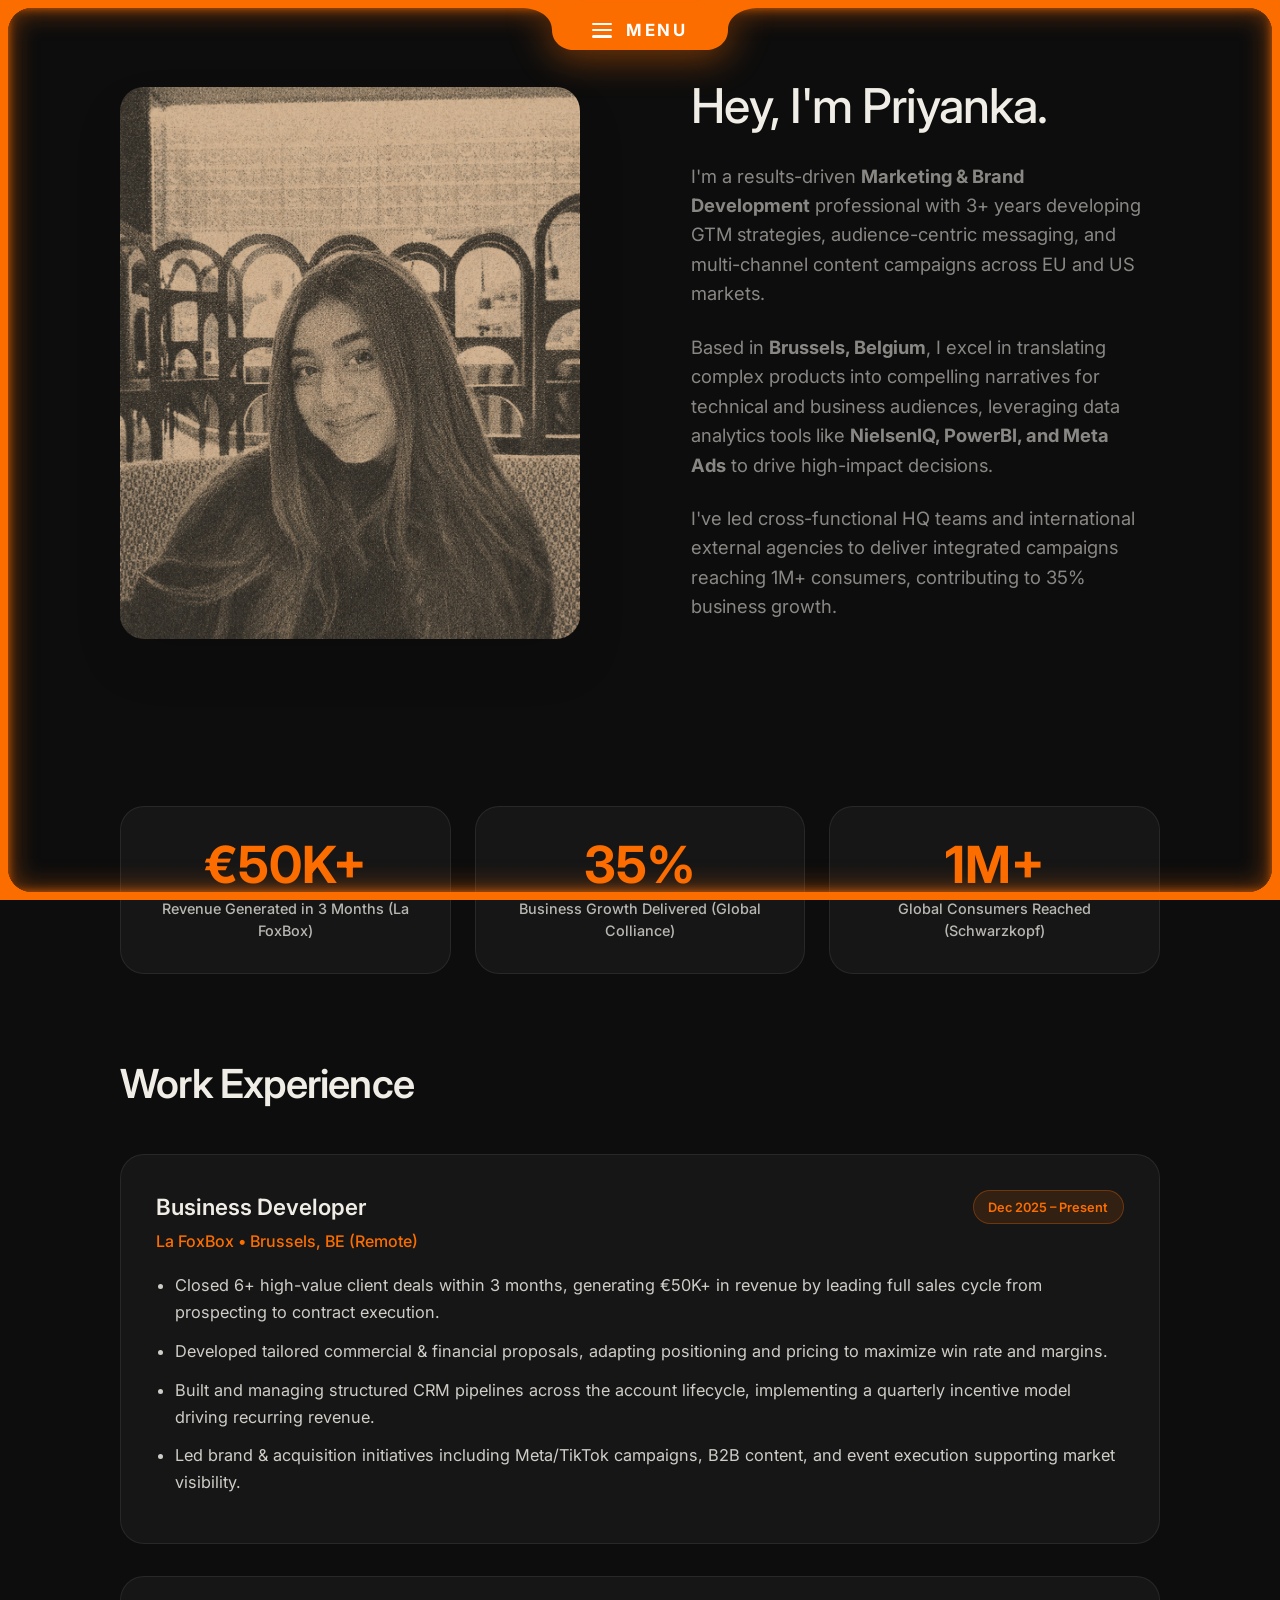
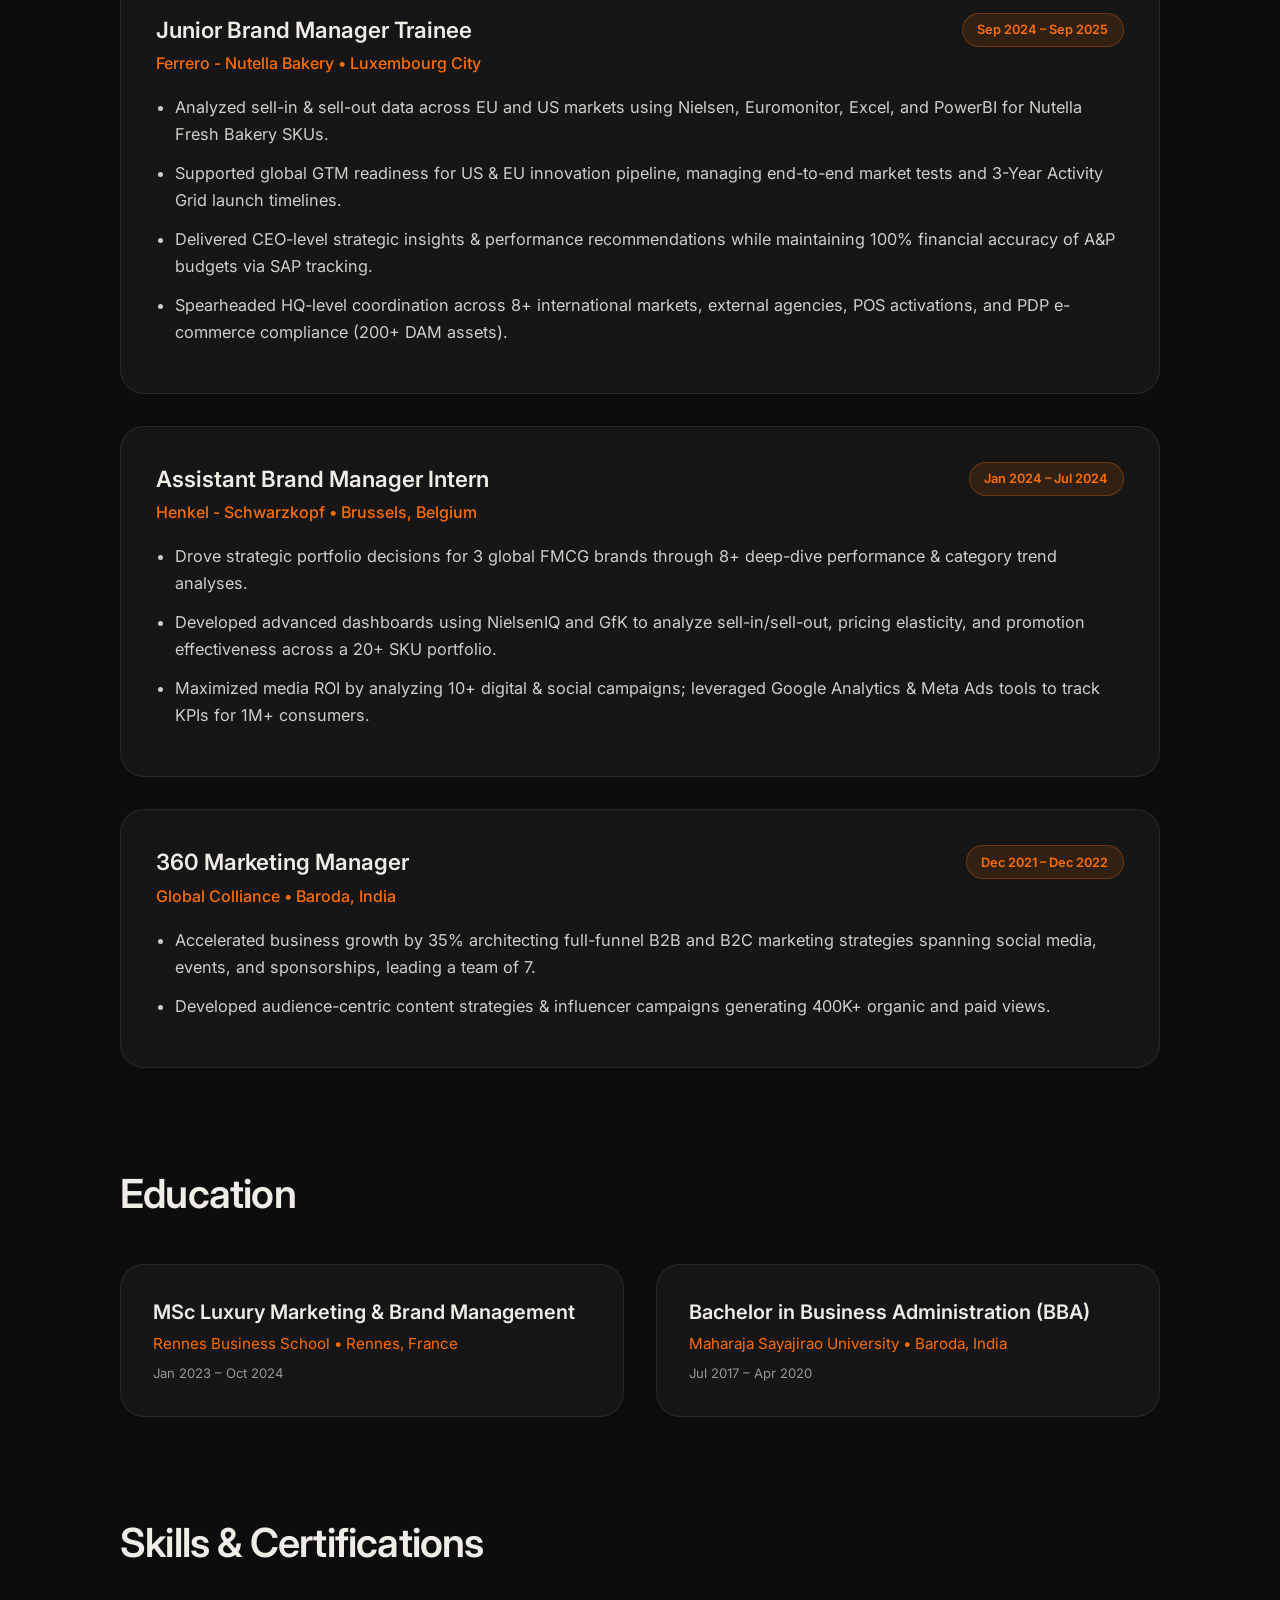
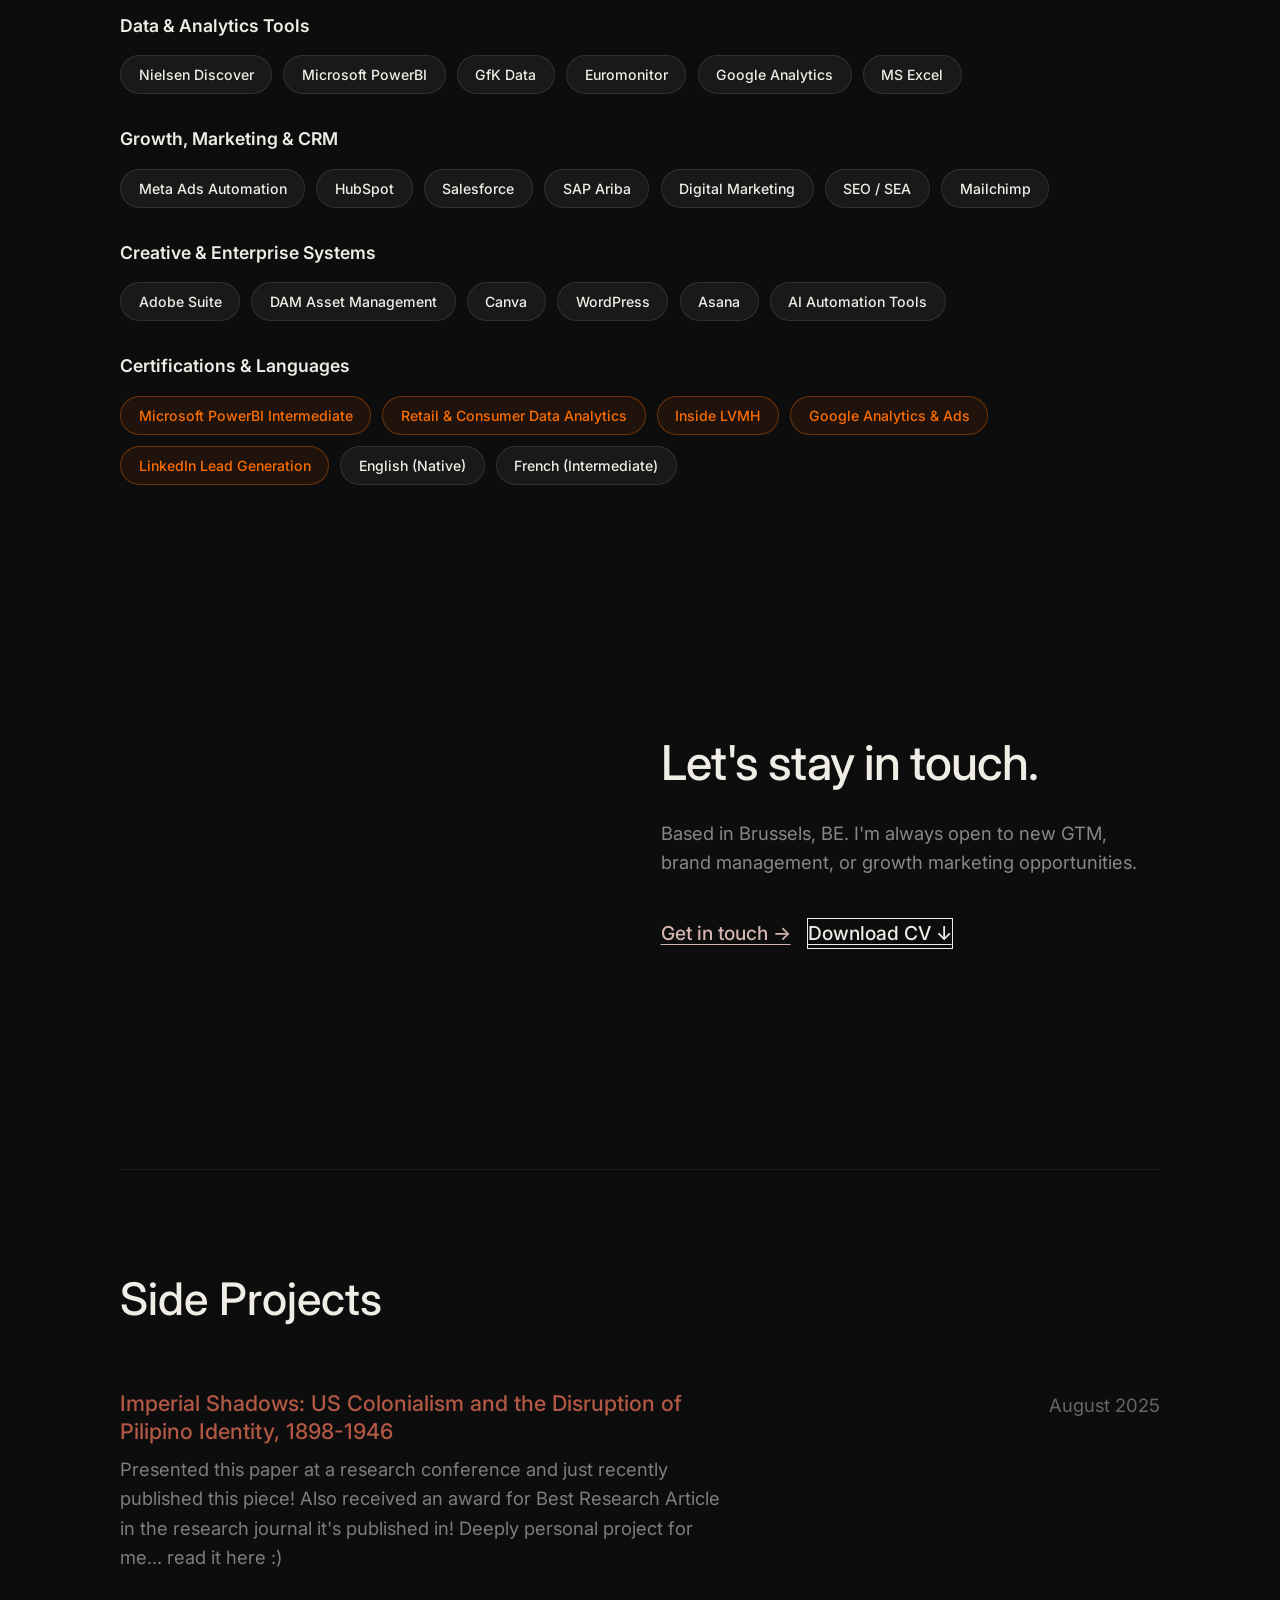
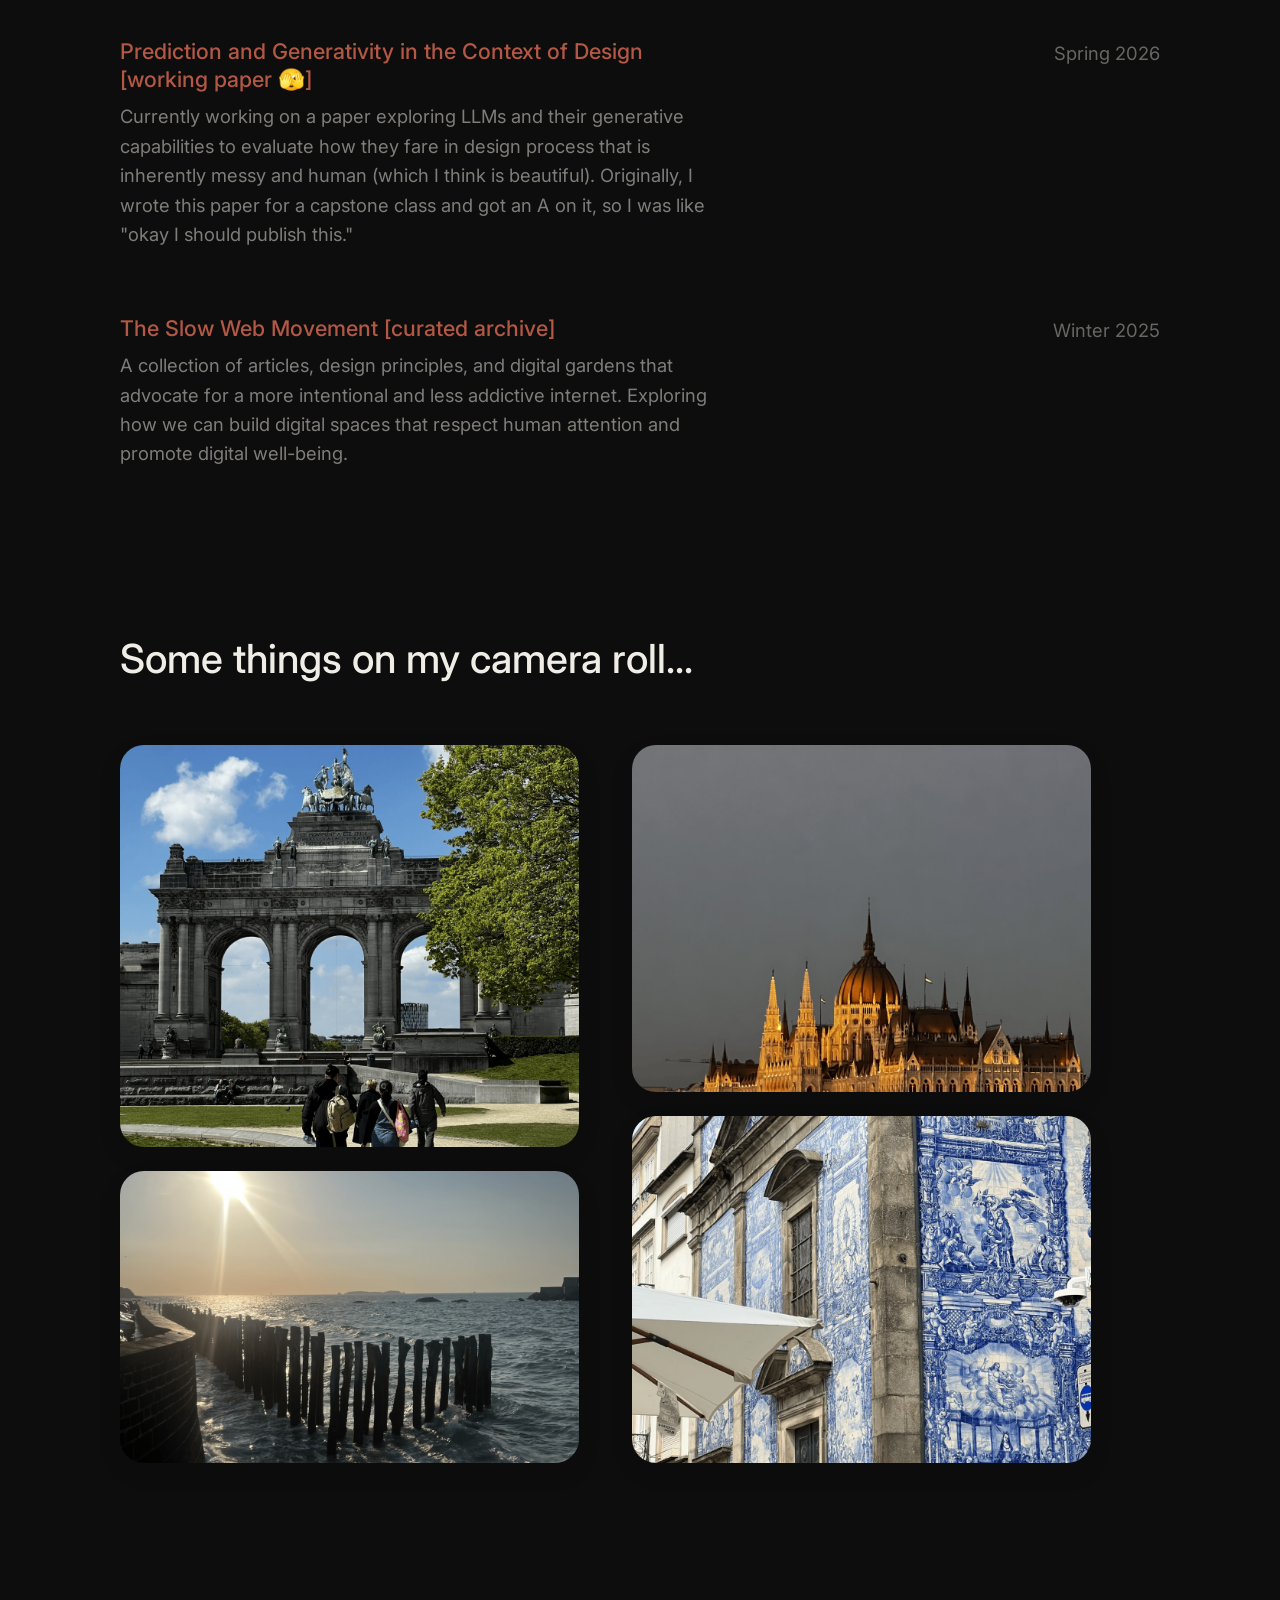
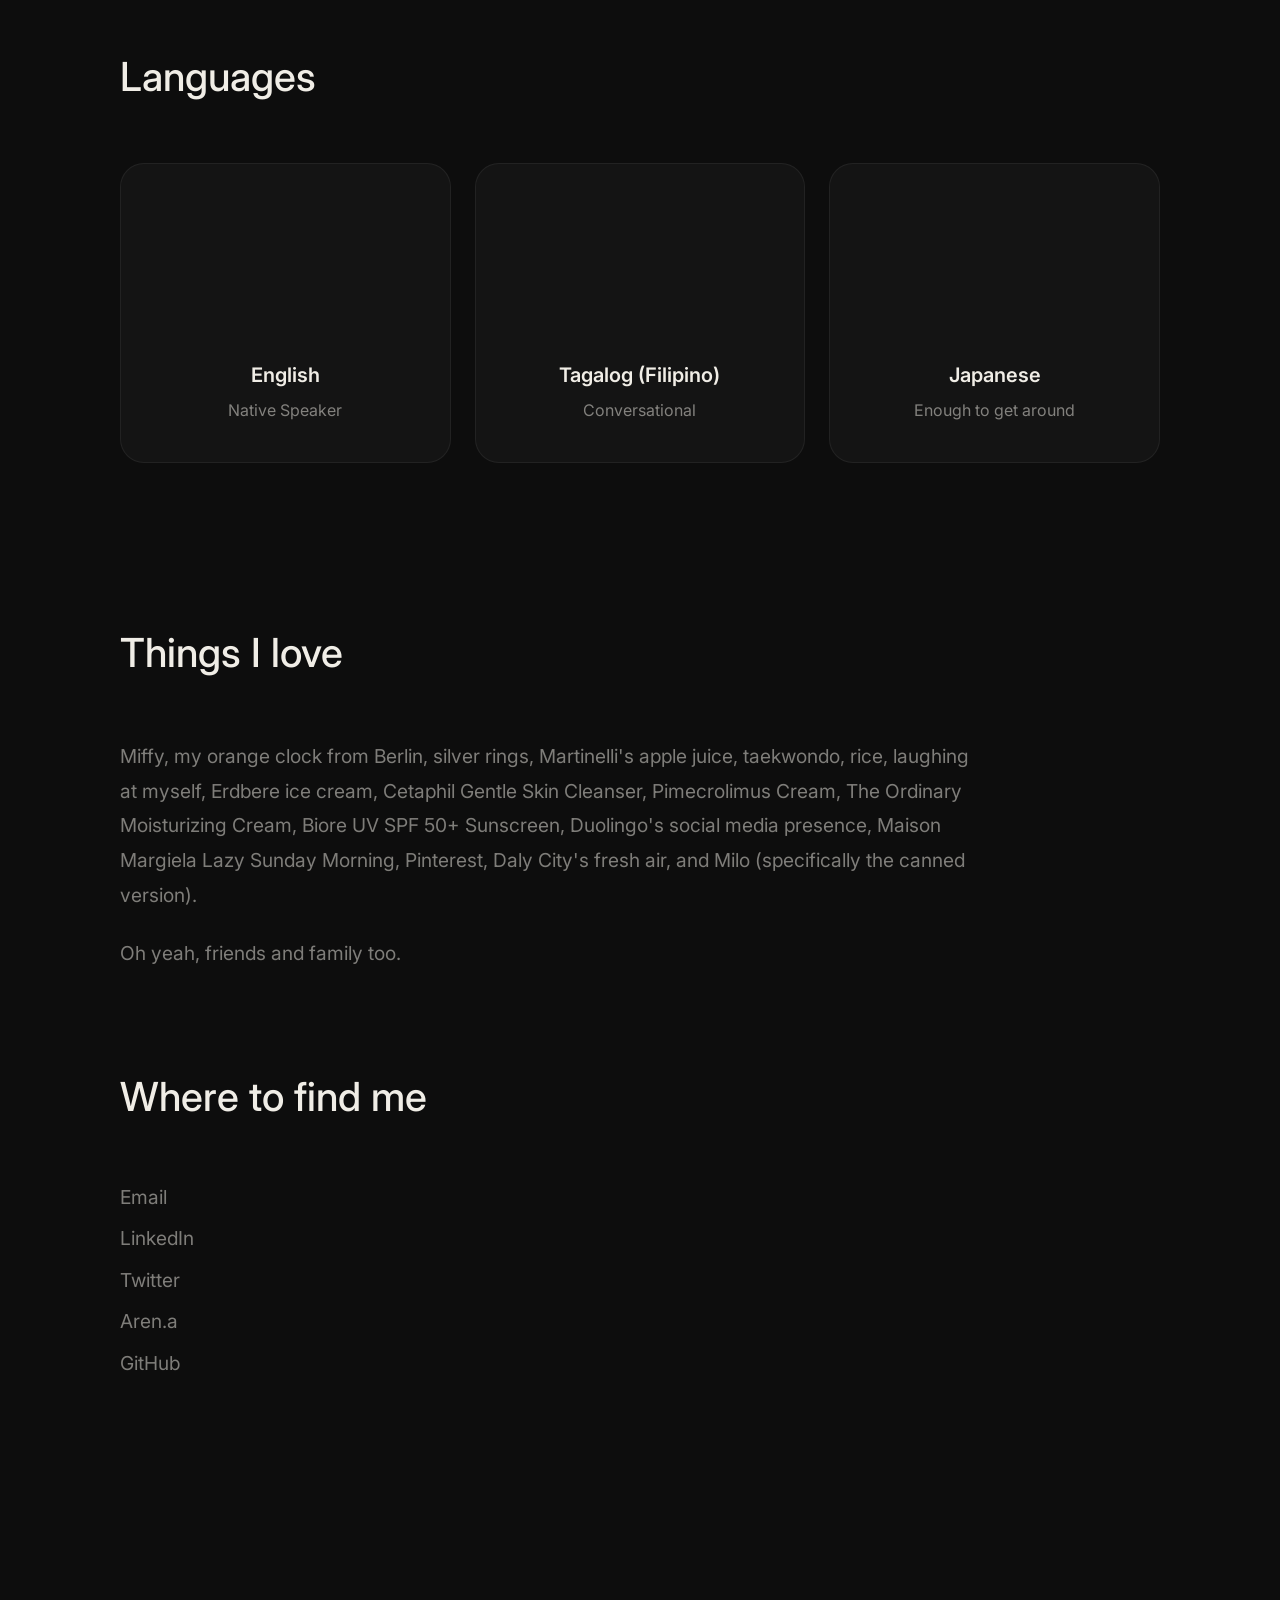
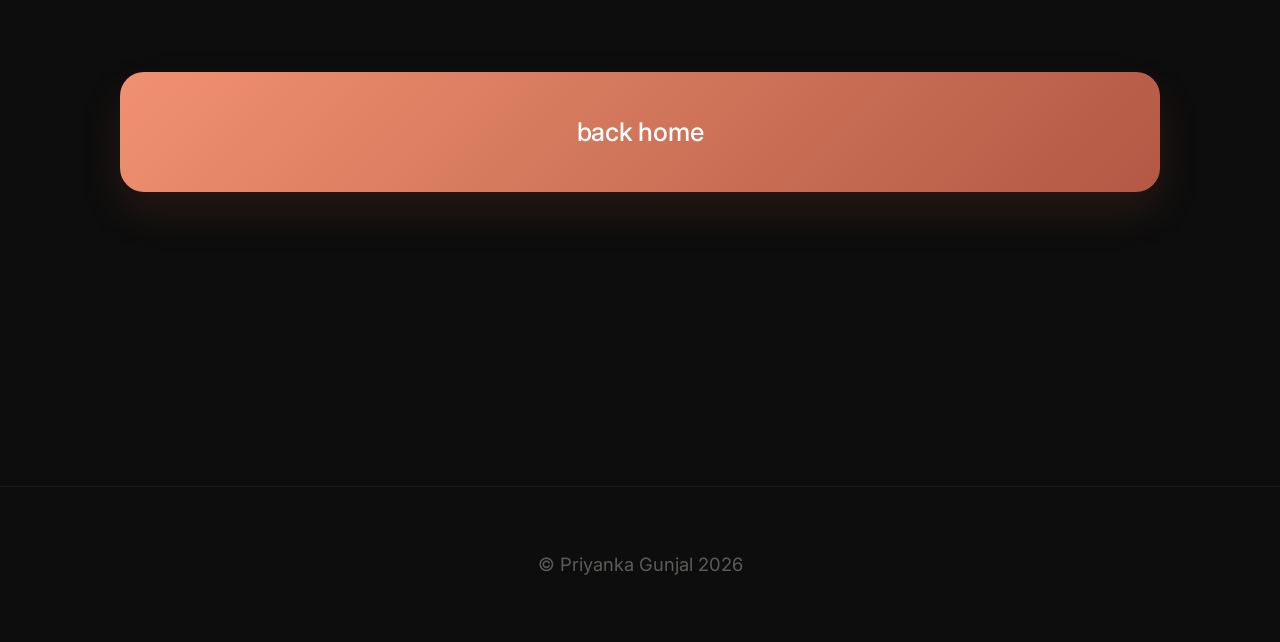
==== commit d1e9b2d3: "Integrate Priyanka Gunjal's complete resume, work history, education, skills, metrics, and Brussels " ====
--- a/about.html
+++ b/about.html
@@ -555,6 +555,72 @@
       </div>
     </div>
 
+    <!-- Floating Menu Overlay Modal -->
+    <div class="notch-menu-overlay" id="notch-menu-overlay" aria-hidden="true">
+      <div class="notch-menu-header">
+        <span>Navigation</span>
+        <span>08 Pages</span>
+      </div>
+      <div class="notch-list-container">
+        <a href="index.html" class="notch-list-item">
+          <div class="item-left">
+            <span class="item-index">01</span>
+            <span>Home</span>
+          </div>
+          <span class="item-arrow-badge">&rarr;</span>
+        </a>
+        <a href="about.html" class="notch-list-item">
+          <div class="item-left">
+            <span class="item-index">02</span>
+            <span>About</span>
+          </div>
+          <span class="item-arrow-badge">&rarr;</span>
+        </a>
+        <a href="project.html?id=brownthought" class="notch-list-item">
+          <div class="item-left">
+            <span class="item-index">03</span>
+            <span>Brownthought</span>
+          </div>
+          <span class="item-arrow-badge">&rarr;</span>
+        </a>
+        <a href="project.html?id=petals" class="notch-list-item">
+          <div class="item-left">
+            <span class="item-index">04</span>
+            <span>Petals</span>
+          </div>
+          <span class="item-arrow-badge">&rarr;</span>
+        </a>
+        <a href="project.html?id=guppy" class="notch-list-item">
+          <div class="item-left">
+            <span class="item-index">05</span>
+            <span>Guppy</span>
+          </div>
+          <span class="item-arrow-badge">&rarr;</span>
+        </a>
+        <a href="project.html?id=birthdays" class="notch-list-item">
+          <div class="item-left">
+            <span class="item-index">06</span>
+            <span>Birthdays</span>
+          </div>
+          <span class="item-arrow-badge">&rarr;</span>
+        </a>
+        <a href="resume/PriyankaGunjal.CV_.docx.pdf" target="_blank" class="notch-list-item">
+          <div class="item-left">
+            <span class="item-index">07</span>
+            <span>Resume</span>
+          </div>
+          <span class="item-arrow-badge">&rarr;</span>
+        </a>
+        <a href="mailto:example@gmail.com" class="notch-list-item">
+          <div class="item-left">
+            <span class="item-index">08</span>
+            <span>Contact</span>
+          </div>
+          <span class="item-arrow-badge">&rarr;</span>
+        </a>
+      </div>
+    </div>
+
     <div class="about-wrapper">
       <main class="about-layout fade-section">
         <div class="about-image-box">
@@ -565,107 +631,192 @@
           <h1 class="headline">Hey, I'm Priyanka.</h1>
 
           <p class="bio-para">
-            I'm a designer that likes solving hard problems and navigating
-            through ambiguity.
+            I'm a results-driven <strong>Marketing & Brand Development</strong> professional with 3+ years developing GTM strategies, audience-centric messaging, and multi-channel content campaigns across EU and US markets.
           </p>
 
           <p class="bio-para">
-            Currently, I lead 0&rarr;1 design at Memmy. I'm also building Manila
-            Folder.
+            Based in <strong>Brussels, Belgium</strong>, I excel in translating complex products into compelling narratives for technical and business audiences, leveraging data analytics tools like <strong>NielsenIQ, PowerBI, and Meta Ads</strong> to drive high-impact decisions.
           </p>
 
           <p class="bio-para">
-            Previously, I've crafted web experiences for the global design
-            community at Kaikasen, led design at EvoLab, and designed the
-            internship platform for Kultivate Labs.
+            I've led cross-functional HQ teams and international external agencies to deliver integrated campaigns reaching 1M+ consumers, contributing to 35% business growth.
           </p>
         </article>
       </main>
 
+      <!-- Key Impact Metrics Ribbon -->
+      <section class="metrics-ribbon fade-section">
+        <div class="metric-card">
+          <div class="metric-number">&euro;50K+</div>
+          <div class="metric-label">Revenue Generated in 3 Months (La FoxBox)</div>
+        </div>
+        <div class="metric-card">
+          <div class="metric-number">35%</div>
+          <div class="metric-label">Business Growth Delivered (Global Colliance)</div>
+        </div>
+        <div class="metric-card">
+          <div class="metric-number">1M+</div>
+          <div class="metric-label">Global Consumers Reached (Schwarzkopf)</div>
+        </div>
+      </section>
+
+      <!-- Work Experience Timeline -->
+      <section class="fade-section">
+        <h2 class="section-title">Work Experience</h2>
+        <div class="experience-timeline">
+          
+          <div class="timeline-card">
+            <div class="timeline-header">
+              <div>
+                <h3 class="timeline-role">Business Developer</h3>
+                <span class="timeline-company">La FoxBox &bull; Brussels, BE (Remote)</span>
+              </div>
+              <span class="timeline-badge">Dec 2025 &ndash; Present</span>
+            </div>
+            <ul class="timeline-bullets">
+              <li>Closed 6+ high-value client deals within 3 months, generating &euro;50K+ in revenue by leading full sales cycle from prospecting to contract execution.</li>
+              <li>Developed tailored commercial & financial proposals, adapting positioning and pricing to maximize win rate and margins.</li>
+              <li>Built and managing structured CRM pipelines across the account lifecycle, implementing a quarterly incentive model driving recurring revenue.</li>
+              <li>Led brand & acquisition initiatives including Meta/TikTok campaigns, B2B content, and event execution supporting market visibility.</li>
+            </ul>
+          </div>
+
+          <div class="timeline-card">
+            <div class="timeline-header">
+              <div>
+                <h3 class="timeline-role">Junior Brand Manager Trainee</h3>
+                <span class="timeline-company">Ferrero - Nutella Bakery &bull; Luxembourg City</span>
+              </div>
+              <span class="timeline-badge">Sep 2024 &ndash; Sep 2025</span>
+            </div>
+            <ul class="timeline-bullets">
+              <li>Analyzed sell-in & sell-out data across EU and US markets using Nielsen, Euromonitor, Excel, and PowerBI for Nutella Fresh Bakery SKUs.</li>
+              <li>Supported global GTM readiness for US & EU innovation pipeline, managing end-to-end market tests and 3-Year Activity Grid launch timelines.</li>
+              <li>Delivered CEO-level strategic insights & performance recommendations while maintaining 100% financial accuracy of A&P budgets via SAP tracking.</li>
+              <li>Spearheaded HQ-level coordination across 8+ international markets, external agencies, POS activations, and PDP e-commerce compliance (200+ DAM assets).</li>
+            </ul>
+          </div>
+
+          <div class="timeline-card">
+            <div class="timeline-header">
+              <div>
+                <h3 class="timeline-role">Assistant Brand Manager Intern</h3>
+                <span class="timeline-company">Henkel - Schwarzkopf &bull; Brussels, Belgium</span>
+              </div>
+              <span class="timeline-badge">Jan 2024 &ndash; Jul 2024</span>
+            </div>
+            <ul class="timeline-bullets">
+              <li>Drove strategic portfolio decisions for 3 global FMCG brands through 8+ deep-dive performance & category trend analyses.</li>
+              <li>Developed advanced dashboards using NielsenIQ and GfK to analyze sell-in/sell-out, pricing elasticity, and promotion effectiveness across a 20+ SKU portfolio.</li>
+              <li>Maximized media ROI by analyzing 10+ digital & social campaigns; leveraged Google Analytics & Meta Ads tools to track KPIs for 1M+ consumers.</li>
+            </ul>
+          </div>
+
+          <div class="timeline-card">
+            <div class="timeline-header">
+              <div>
+                <h3 class="timeline-role">360 Marketing Manager</h3>
+                <span class="timeline-company">Global Colliance &bull; Baroda, India</span>
+              </div>
+              <span class="timeline-badge">Dec 2021 &ndash; Dec 2022</span>
+            </div>
+            <ul class="timeline-bullets">
+              <li>Accelerated business growth by 35% architecting full-funnel B2B and B2C marketing strategies spanning social media, events, and sponsorships, leading a team of 7.</li>
+              <li>Developed audience-centric content strategies & influencer campaigns generating 400K+ organic and paid views.</li>
+            </ul>
+          </div>
+
+        </div>
+      </section>
+
+      <!-- Education & Qualifications -->
+      <section class="fade-section">
+        <h2 class="section-title">Education</h2>
+        <div class="education-grid">
+          <div class="edu-card">
+            <h3 class="edu-degree">MSc Luxury Marketing & Brand Management</h3>
+            <div class="edu-school">Rennes Business School &bull; Rennes, France</div>
+            <div class="edu-date">Jan 2023 &ndash; Oct 2024</div>
+          </div>
+          <div class="edu-card">
+            <h3 class="edu-degree">Bachelor in Business Administration (BBA)</h3>
+            <div class="edu-school">Maharaja Sayajirao University &bull; Baroda, India</div>
+            <div class="edu-date">Jul 2017 &ndash; Apr 2020</div>
+          </div>
+        </div>
+      </section>
+
+      <!-- Technical Skills & Certifications Matrix -->
+      <section class="fade-section">
+        <h2 class="section-title">Skills & Certifications</h2>
+        <div class="skills-container">
+          <div>
+            <div class="skill-category-title">Data & Analytics Tools</div>
+            <div class="skill-tags">
+              <span class="skill-pill">Nielsen Discover</span>
+              <span class="skill-pill">Microsoft PowerBI</span>
+              <span class="skill-pill">GfK Data</span>
+              <span class="skill-pill">Euromonitor</span>
+              <span class="skill-pill">Google Analytics</span>
+              <span class="skill-pill">MS Excel</span>
+            </div>
+          </div>
+
+          <div>
+            <div class="skill-category-title">Growth, Marketing & CRM</div>
+            <div class="skill-tags">
+              <span class="skill-pill">Meta Ads Automation</span>
+              <span class="skill-pill">HubSpot</span>
+              <span class="skill-pill">Salesforce</span>
+              <span class="skill-pill">SAP Ariba</span>
+              <span class="skill-pill">Digital Marketing</span>
+              <span class="skill-pill">SEO / SEA</span>
+              <span class="skill-pill">Mailchimp</span>
+            </div>
+          </div>
+
+          <div>
+            <div class="skill-category-title">Creative & Enterprise Systems</div>
+            <div class="skill-tags">
+              <span class="skill-pill">Adobe Suite</span>
+              <span class="skill-pill">DAM Asset Management</span>
+              <span class="skill-pill">Canva</span>
+              <span class="skill-pill">WordPress</span>
+              <span class="skill-pill">Asana</span>
+              <span class="skill-pill">AI Automation Tools</span>
+            </div>
+          </div>
+
+          <div>
+            <div class="skill-category-title">Certifications & Languages</div>
+            <div class="skill-tags">
+              <span class="skill-pill cert">Microsoft PowerBI Intermediate</span>
+              <span class="skill-pill cert">Retail & Consumer Data Analytics</span>
+              <span class="skill-pill cert">Inside LVMH</span>
+              <span class="skill-pill cert">Google Analytics & Ads</span>
+              <span class="skill-pill cert">LinkedIn Lead Generation</span>
+              <span class="skill-pill">English (Native)</span>
+              <span class="skill-pill">French (Intermediate)</span>
+            </div>
+          </div>
+        </div>
+      </section>
+
+      <!-- Contact CTA Section -->
       <section class="about-layout reverse fade-section">
-        <article class="about-text">
-          <div class="icon-box">
-            <svg
-              width="28"
-              height="28"
-              viewBox="0 0 24 24"
-              fill="none"
-              stroke="currentColor"
-              stroke-width="1.8"
-              stroke-linecap="round"
-              stroke-linejoin="round"
-            >
-              <path d="M21 10c0 7-9 13-9 13s-9-6-9-13a9 9 0 0 1 18 0z"></path>
-              <circle cx="12" cy="10" r="3"></circle>
-            </svg>
-          </div>
-          <p class="bio-para highlight">
-            Where I've lived has shaped me into the person that I am today.
-          </p>
-          <p class="bio-para">
-            Born in Seattle, I spent my early childhood in Germany, lived in
-            Kansas, and finally ended up in California — where I'm proud to call
-            Northern California home.
-          </p>
-          <p class="bio-para">
-            I also grew up visiting family in Manila, so I consider this home
-            too :)
-          </p>
-        </article>
-
-        <div class="about-image-box">
-          <img
-            src="images/childhood_image.JPG.jpeg"
-            alt="Priyanka's childhood"
-          />
-        </div>
-      </section>
-
-      <section class="about-layout fade-section">
-        <div class="about-image-box">
-          <img src="images/light.jpeg" alt="Priyanka's interests" />
-        </div>
-
-        <article class="about-text">
-          <div class="icon-box">
-            <svg
-              width="28"
-              height="28"
-              viewBox="0 0 24 24"
-              fill="none"
-              stroke="currentColor"
-              stroke-width="2"
-              stroke-linecap="round"
-              stroke-linejoin="round"
-            >
-              <circle cx="12" cy="12" r="5"></circle>
-              <line x1="12" y1="1" x2="12" y2="3"></line>
-              <line x1="12" y1="21" x2="12" y2="23"></line>
-              <line x1="4.22" y1="4.22" x2="5.64" y2="5.64"></line>
-              <line x1="18.36" y1="18.36" x2="19.78" y2="19.78"></line>
-              <line x1="1" y1="12" x2="3" y2="12"></line>
-              <line x1="21" y1="12" x2="23" y2="12"></line>
-              <line x1="4.22" y1="19.78" x2="5.64" y2="18.36"></line>
-              <line x1="18.36" y1="5.64" x2="19.78" y2="4.22"></line>
-            </svg>
-          </div>
-          <p class="bio-para highlight">
-            Beyond design, you can find me finding peace in nature, capturing
-            the world through my lens, and brewing the perfect cup of matcha.
-          </p>
-        </article>
-      </section>
-
-      <section class="about-layout reverse">
         <article class="about-text">
           <h2 class="headline">Let's stay in touch.</h2>
           <p class="bio-para">
-            I'm always open to new opportunities, collaborations, or just a
-            friendly chat about design.
+            Based in Brussels, BE. I'm always open to new GTM, brand management, or growth marketing opportunities.
           </p>
-          <a href="mailto:example@gmail.com" class="cta-link-btn"
-            >Get in touch &rarr;</a
-          >
+          <div style="display: flex; gap: 1rem; align-items: center; flex-wrap: wrap;">
+            <a href="mailto:priyankagunjalx@gmail.com" class="cta-link-btn"
+              >Get in touch &rarr;</a
+            >
+            <a href="resume/PriyankaGunjal.CV_.docx.pdf" target="_blank" class="cta-link-btn" style="background: transparent; border: 1px solid var(--text-color); color: var(--text-color);"
+              >Download CV &darr;</a
+            >
+          </div>
         </article>
 
         <div class="giphy-box">
@@ -857,9 +1008,7 @@
     <script>
       // Theme Synchronization only
       const savedTheme = localStorage.getItem("portfolio-theme");
-      if (savedTheme === "light") {
-        document.body.classList.add("light-theme");
-      }
     </script>
+    <script src="script.js"></script>
   </body>
 </html>
--- a/style.css
+++ b/style.css
@@ -1494,10 +1494,406 @@
 }
 
 .floating-notch-menu:hover {
-  transform: translateX(-50%) scale(1.04);
-  filter: drop-shadow(0 12px 28px rgba(252, 109, 0, 0.65));
-}
-
-
-
-
+  transform: translateX(-50%);
+  filter: drop-shadow(0 10px 22px rgba(252, 109, 0, 0.65));
+}
+
+/* Morph Hamburger & MENU text into Cross (X) on active - PERFECTLY CENTERED */
+.floating-notch-menu.is-active .notch-inner {
+  justify-content: center;
+}
+
+.floating-notch-menu.is-active .notch-hamburger {
+  position: absolute;
+  left: 50%;
+  transform: translateX(-50%);
+  margin: 0;
+}
+
+.floating-notch-menu.is-active .notch-hamburger span:nth-child(1) {
+  transform: translateY(6.25px) rotate(45deg);
+}
+
+.floating-notch-menu.is-active .notch-hamburger span:nth-child(2) {
+  opacity: 0;
+  transform: scaleX(0);
+}
+
+.floating-notch-menu.is-active .notch-hamburger span:nth-child(3) {
+  transform: translateY(-6.25px) rotate(-45deg);
+}
+
+.floating-notch-menu.is-active .notch-label {
+  opacity: 0;
+  visibility: hidden;
+  position: absolute;
+  pointer-events: none;
+  max-width: 0;
+  margin: 0;
+  transform: scale(0.5);
+}
+
+.notch-label {
+  transition: all 0.35s cubic-bezier(0.16, 1, 0.3, 1);
+}
+
+/* ─────────────────────────────────────────────────────────
+   FLOATING NOTCH MENU OVERLAY (Rich Glassmorphic #fc6d00 Modal)
+   ───────────────────────────────────────────────────────── */
+.notch-menu-overlay {
+  position: fixed;
+  top: 62px;
+  left: 50%;
+  transform: translateX(-50%) translateY(-15px) scale(0.95);
+  z-index: 10001;
+  width: min(90vw, 340px);
+  background: linear-gradient(145deg, #ff7810 0%, #fc6d00 50%, #e45800 100%);
+  border: 1px solid rgba(255, 255, 255, 0.3);
+  border-radius: 26px;
+  padding: 1.2rem 1.1rem;
+  box-shadow: 0 24px 55px rgba(252, 109, 0, 0.45), 
+              0 12px 30px rgba(0, 0, 0, 0.35),
+              inset 0 1px 1px rgba(255, 255, 255, 0.4);
+  opacity: 0;
+  visibility: hidden;
+  pointer-events: none;
+  transition: opacity 0.35s cubic-bezier(0.16, 1, 0.3, 1),
+              transform 0.35s cubic-bezier(0.16, 1, 0.3, 1),
+              visibility 0.35s cubic-bezier(0.16, 1, 0.3, 1);
+  overflow: hidden;
+}
+
+/* Subtle background radial sheen overlay */
+.notch-menu-overlay::before {
+  content: "";
+  position: absolute;
+  top: -50%;
+  left: -50%;
+  width: 200%;
+  height: 200%;
+  background: radial-gradient(circle at 50% 20%, rgba(255, 255, 255, 0.18) 0%, transparent 50%);
+  pointer-events: none;
+}
+
+.notch-menu-overlay.is-open {
+  opacity: 1;
+  visibility: visible;
+  pointer-events: auto;
+  transform: translateX(-50%) translateY(0) scale(1);
+}
+
+.notch-menu-header {
+  display: flex;
+  align-items: center;
+  justify-content: space-between;
+  padding: 0 0.5rem 0.6rem 0.5rem;
+  margin-bottom: 0.5rem;
+  border-bottom: 1px solid rgba(255, 255, 255, 0.18);
+  position: relative;
+  z-index: 1;
+}
+
+.notch-menu-header span {
+  font-family: var(--font-sans);
+  font-size: 0.7rem;
+  font-weight: 700;
+  letter-spacing: 0.18em;
+  color: rgba(255, 255, 255, 0.88);
+  text-transform: uppercase;
+}
+
+.notch-list-container {
+  display: flex;
+  flex-direction: column;
+  gap: 0.4rem;
+  position: relative;
+  z-index: 1;
+}
+
+.notch-list-item {
+  display: flex;
+  align-items: center;
+  justify-content: space-between;
+  padding: 0.75rem 1rem;
+  border-radius: 16px;
+  text-decoration: none;
+  color: #ffffff;
+  font-family: var(--font-sans);
+  font-size: 1rem;
+  font-weight: 600;
+  letter-spacing: 0.02em;
+  background: rgba(255, 255, 255, 0.06);
+  border: 1px solid rgba(255, 255, 255, 0.1);
+  transition: all 0.28s cubic-bezier(0.16, 1, 0.3, 1);
+}
+
+.notch-list-item .item-left {
+  display: flex;
+  align-items: center;
+  gap: 0.75rem;
+}
+
+.notch-list-item .item-index {
+  font-size: 0.75rem;
+  font-weight: 700;
+  color: rgba(255, 255, 255, 0.6);
+  min-width: 18px;
+}
+
+.notch-list-item:hover {
+  background: rgba(255, 255, 255, 0.22);
+  border-color: rgba(255, 255, 255, 0.45);
+  transform: translateX(4px);
+  box-shadow: 0 6px 16px rgba(0, 0, 0, 0.15);
+}
+
+.notch-list-item:hover .item-index {
+  color: #ffffff;
+}
+
+.notch-list-item .item-arrow-badge {
+  display: flex;
+  align-items: center;
+  justify-content: center;
+  width: 26px;
+  height: 26px;
+  border-radius: 50%;
+  background: rgba(255, 255, 255, 0.14);
+  font-size: 0.9rem;
+  color: #ffffff;
+  transition: all 0.25s ease;
+}
+
+.notch-list-item:hover .item-arrow-badge {
+  background: #ffffff;
+  color: #fc6d00;
+  transform: translateX(2px) scale(1.05);
+}
+
+/* ─────────────────────────────────────────────────────────
+   RESUME INTEGRATION & CAREER TIMELINE STYLING
+   ───────────────────────────────────────────────────────── */
+.metrics-ribbon {
+  display: grid;
+  grid-template-columns: repeat(3, 1fr);
+  gap: 1.5rem;
+  margin: 3.5rem 0 5rem 0;
+}
+
+.metric-card {
+  background: var(--card-bg, rgba(255, 255, 255, 0.03));
+  border: 1px solid rgba(255, 255, 255, 0.08);
+  border-radius: 24px;
+  padding: 2rem 1.5rem;
+  text-align: center;
+  transition: all 0.35s ease;
+  position: relative;
+  overflow: hidden;
+}
+
+.metric-card:hover {
+  transform: translateY(-4px);
+  border-color: #fc6d00;
+  box-shadow: 0 12px 30px rgba(252, 109, 0, 0.15);
+}
+
+.metric-number {
+  font-family: var(--font-sans);
+  font-size: clamp(2.2rem, 4vw, 3.2rem);
+  font-weight: 700;
+  color: #fc6d00;
+  line-height: 1;
+  margin-bottom: 0.5rem;
+}
+
+.metric-label {
+  font-family: var(--font-sans);
+  font-size: 0.9rem;
+  font-weight: 500;
+  color: var(--text-color);
+  opacity: 0.75;
+}
+
+/* Timeline */
+.section-title {
+  font-family: var(--font-sans);
+  font-size: clamp(1.8rem, 3.5vw, 2.5rem);
+  font-weight: 600;
+  margin-bottom: 2.5rem;
+  color: var(--text-color);
+  letter-spacing: -0.02em;
+}
+
+.experience-timeline {
+  display: flex;
+  flex-direction: column;
+  gap: 2rem;
+  margin-bottom: 6rem;
+}
+
+.timeline-card {
+  background: var(--card-bg, rgba(255, 255, 255, 0.03));
+  border: 1px solid rgba(255, 255, 255, 0.08);
+  border-radius: 24px;
+  padding: 2.2rem;
+  transition: all 0.35s cubic-bezier(0.16, 1, 0.3, 1);
+  position: relative;
+}
+
+.timeline-card:hover {
+  border-color: rgba(252, 109, 0, 0.4);
+  box-shadow: 0 16px 40px rgba(0, 0, 0, 0.12);
+  transform: translateY(-2px);
+}
+
+.timeline-header {
+  display: flex;
+  justify-content: space-between;
+  align-items: flex-start;
+  flex-wrap: wrap;
+  gap: 1rem;
+  margin-bottom: 1.2rem;
+}
+
+.timeline-role {
+  font-family: var(--font-sans);
+  font-size: 1.4rem;
+  font-weight: 600;
+  color: var(--text-color);
+  margin: 0 0 0.3rem 0;
+}
+
+.timeline-company {
+  font-family: var(--font-sans);
+  font-size: 1rem;
+  font-weight: 500;
+  color: #fc6d00;
+}
+
+.timeline-badge {
+  font-family: var(--font-sans);
+  font-size: 0.8rem;
+  font-weight: 600;
+  padding: 0.4rem 0.9rem;
+  background: rgba(252, 109, 0, 0.12);
+  border: 1px solid rgba(252, 109, 0, 0.3);
+  color: #fc6d00;
+  border-radius: 30px;
+  white-space: nowrap;
+}
+
+.timeline-bullets {
+  padding-left: 1.2rem;
+  margin: 0;
+}
+
+.timeline-bullets li {
+  font-family: var(--font-sans);
+  font-size: 1.02rem;
+  line-height: 1.65;
+  color: var(--text-color);
+  opacity: 0.85;
+  margin-bottom: 0.75rem;
+}
+
+/* Education & Qualifications */
+.education-grid {
+  display: grid;
+  grid-template-columns: repeat(2, 1fr);
+  gap: 2rem;
+  margin-bottom: 6rem;
+}
+
+.edu-card {
+  background: var(--card-bg, rgba(255, 255, 255, 0.03));
+  border: 1px solid rgba(255, 255, 255, 0.08);
+  border-radius: 24px;
+  padding: 2rem;
+  transition: all 0.35s ease;
+}
+
+.edu-card:hover {
+  border-color: rgba(252, 109, 0, 0.4);
+  transform: translateY(-3px);
+}
+
+.edu-degree {
+  font-family: var(--font-sans);
+  font-size: 1.25rem;
+  font-weight: 600;
+  color: var(--text-color);
+  margin: 0 0 0.4rem 0;
+}
+
+.edu-school {
+  font-family: var(--font-sans);
+  font-size: 0.95rem;
+  color: #fc6d00;
+  margin-bottom: 0.5rem;
+}
+
+.edu-date {
+  font-family: var(--font-sans);
+  font-size: 0.82rem;
+  color: var(--text-color);
+  opacity: 0.6;
+}
+
+/* Skills Matrix */
+.skills-container {
+  display: flex;
+  flex-direction: column;
+  gap: 2rem;
+  margin-bottom: 6rem;
+}
+
+.skill-category-title {
+  font-family: var(--font-sans);
+  font-size: 1.1rem;
+  font-weight: 600;
+  color: var(--text-color);
+  margin-bottom: 1rem;
+}
+
+.skill-tags {
+  display: flex;
+  flex-wrap: wrap;
+  gap: 0.7rem;
+}
+
+.skill-pill {
+  font-family: var(--font-sans);
+  font-size: 0.88rem;
+  font-weight: 500;
+  padding: 0.5rem 1.1rem;
+  border-radius: 30px;
+  background: rgba(255, 255, 255, 0.05);
+  border: 1px solid rgba(255, 255, 255, 0.1);
+  color: var(--text-color);
+  transition: all 0.25s ease;
+}
+
+.skill-pill:hover {
+  background: rgba(252, 109, 0, 0.15);
+  border-color: #fc6d00;
+  color: #fc6d00;
+}
+
+.skill-pill.cert {
+  border-color: rgba(252, 109, 0, 0.35);
+  background: rgba(252, 109, 0, 0.08);
+  color: #fc6d00;
+}
+
+@media (max-width: 768px) {
+  .metrics-ribbon {
+    grid-template-columns: 1fr;
+  }
+  .education-grid {
+    grid-template-columns: 1fr;
+  }
+}
+
+
+
+
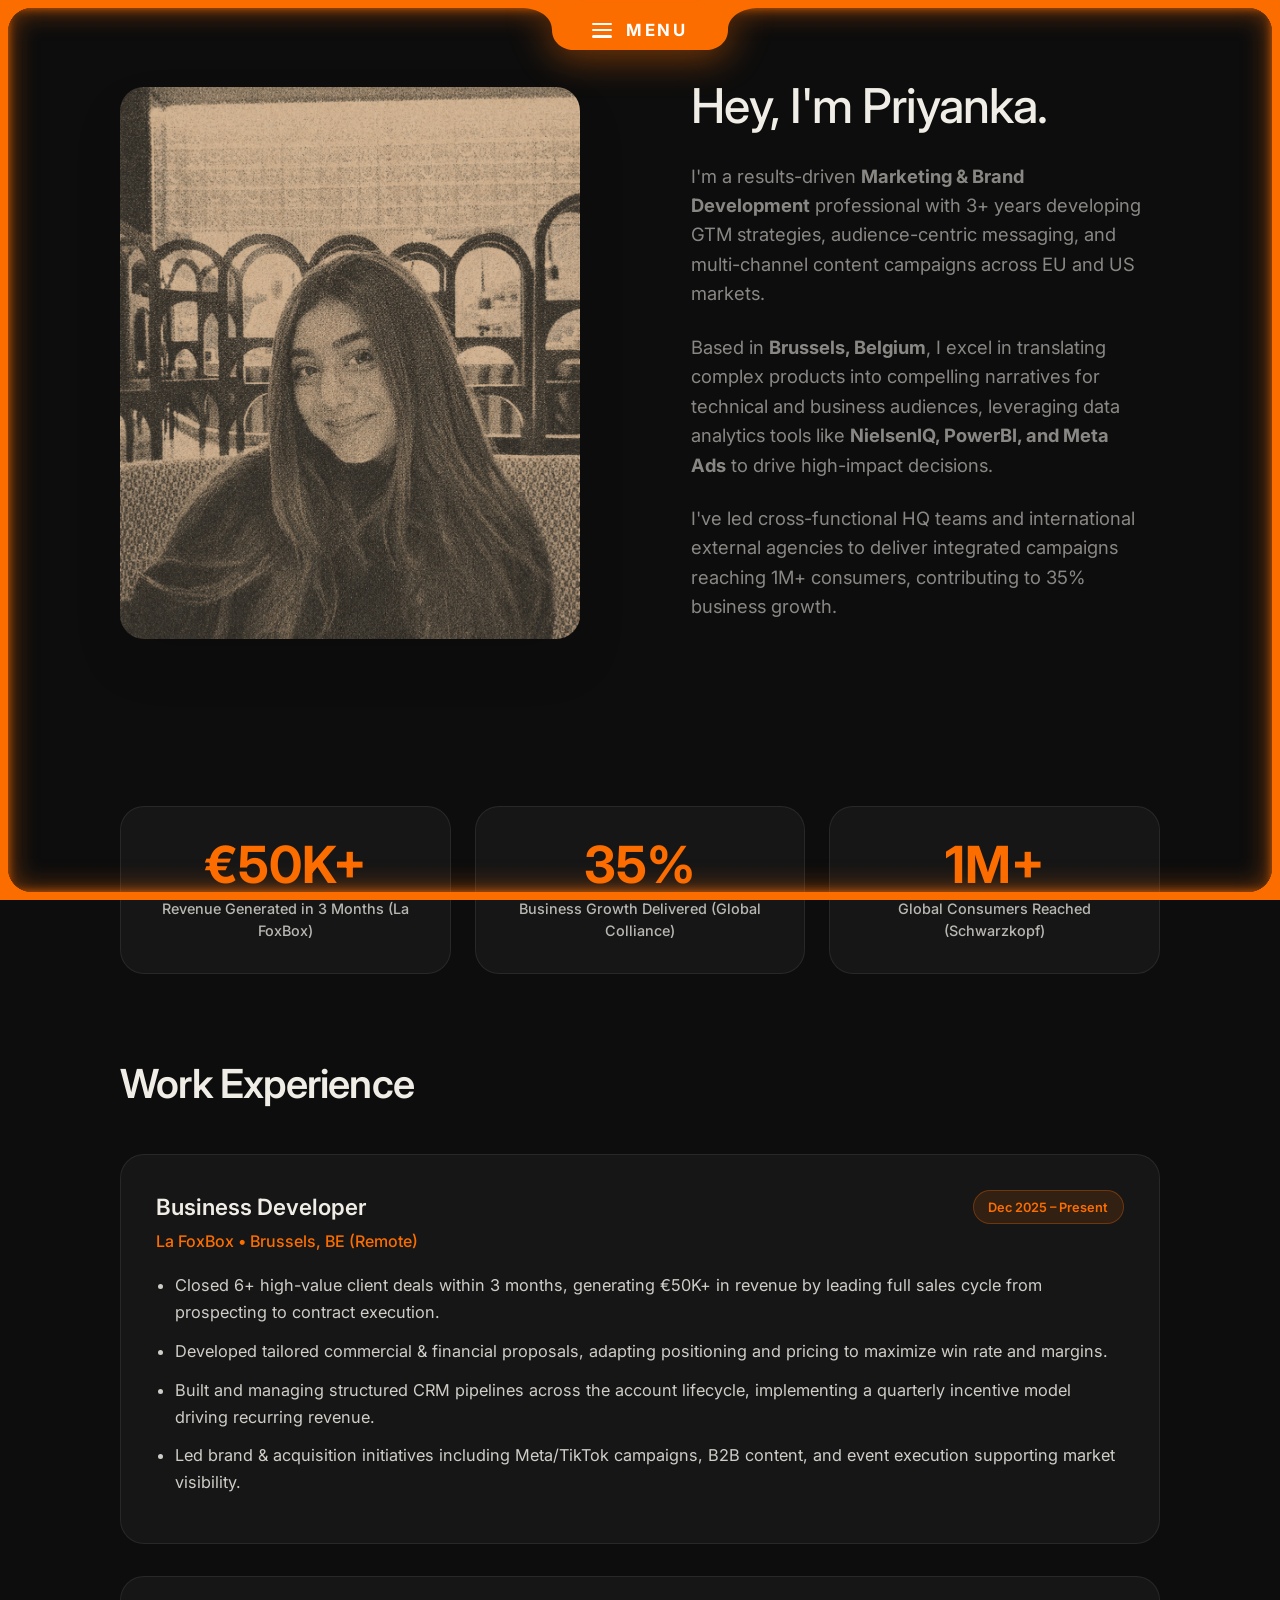
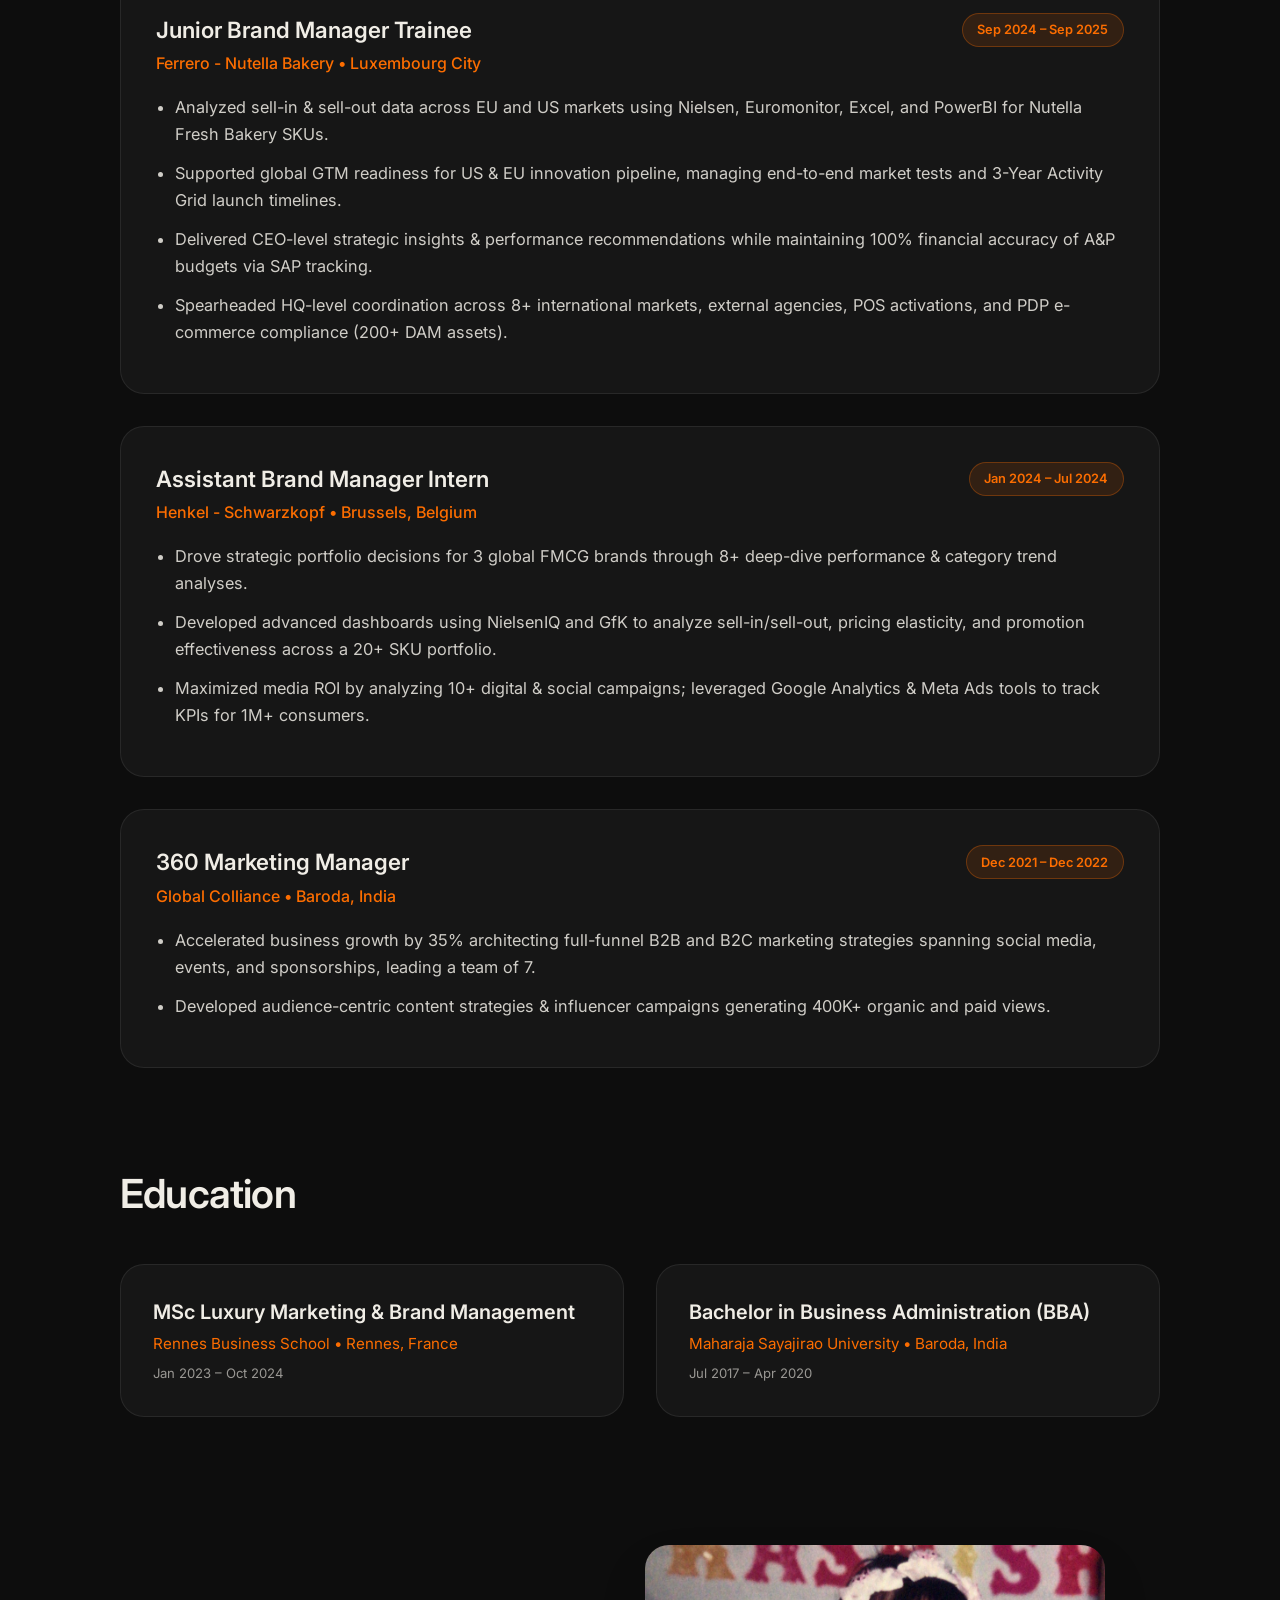
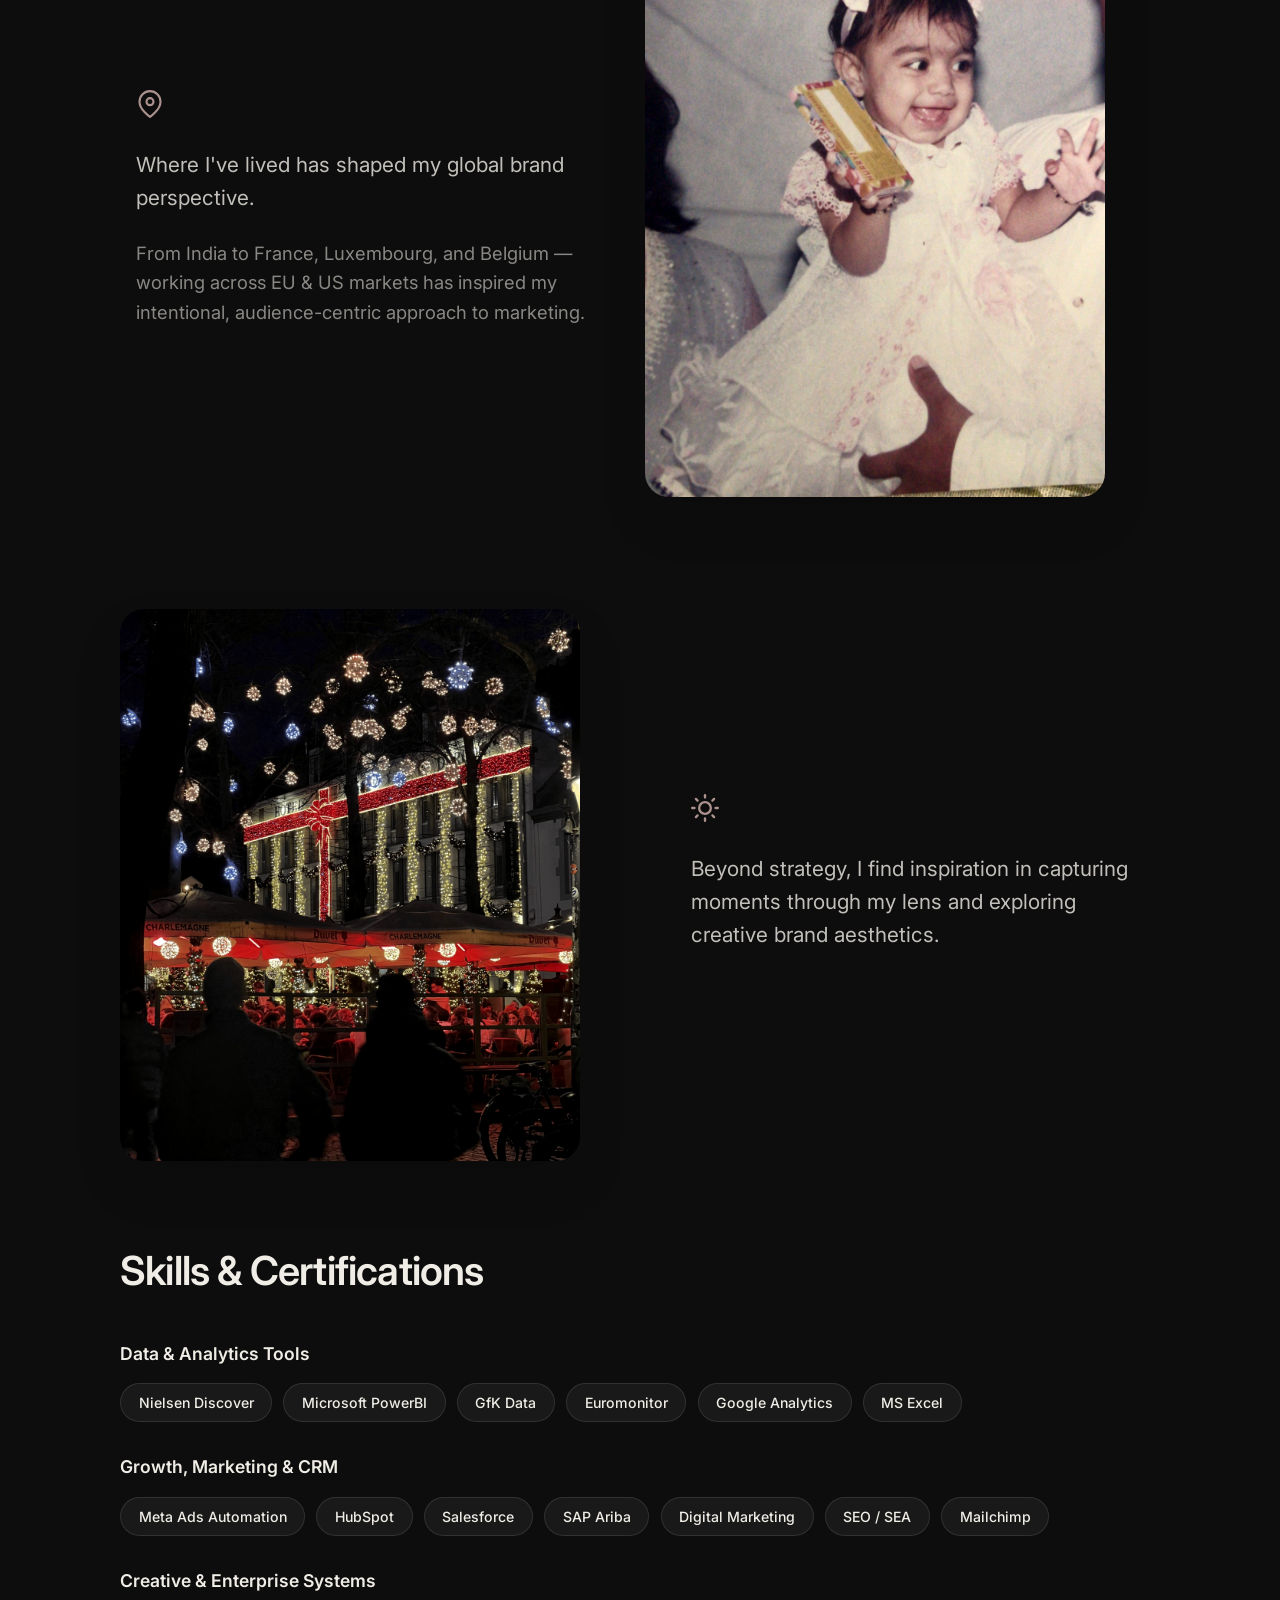
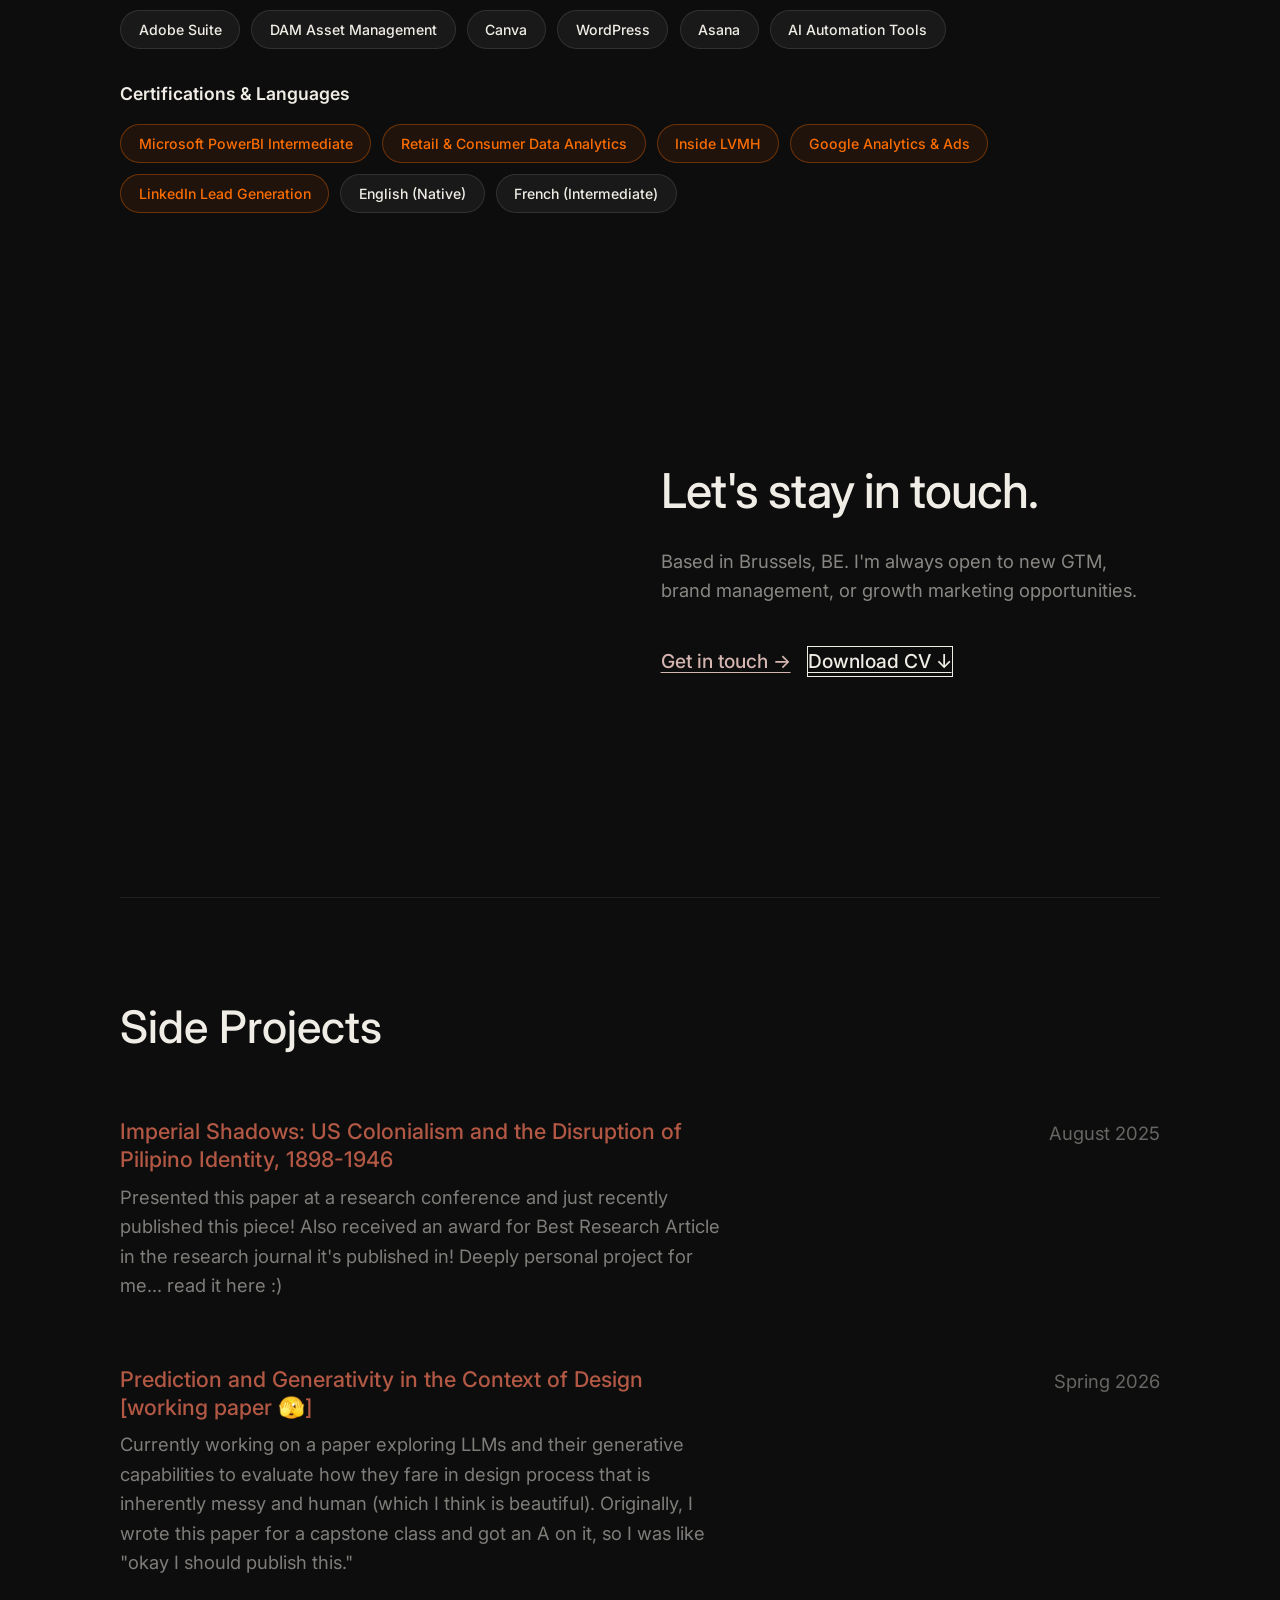
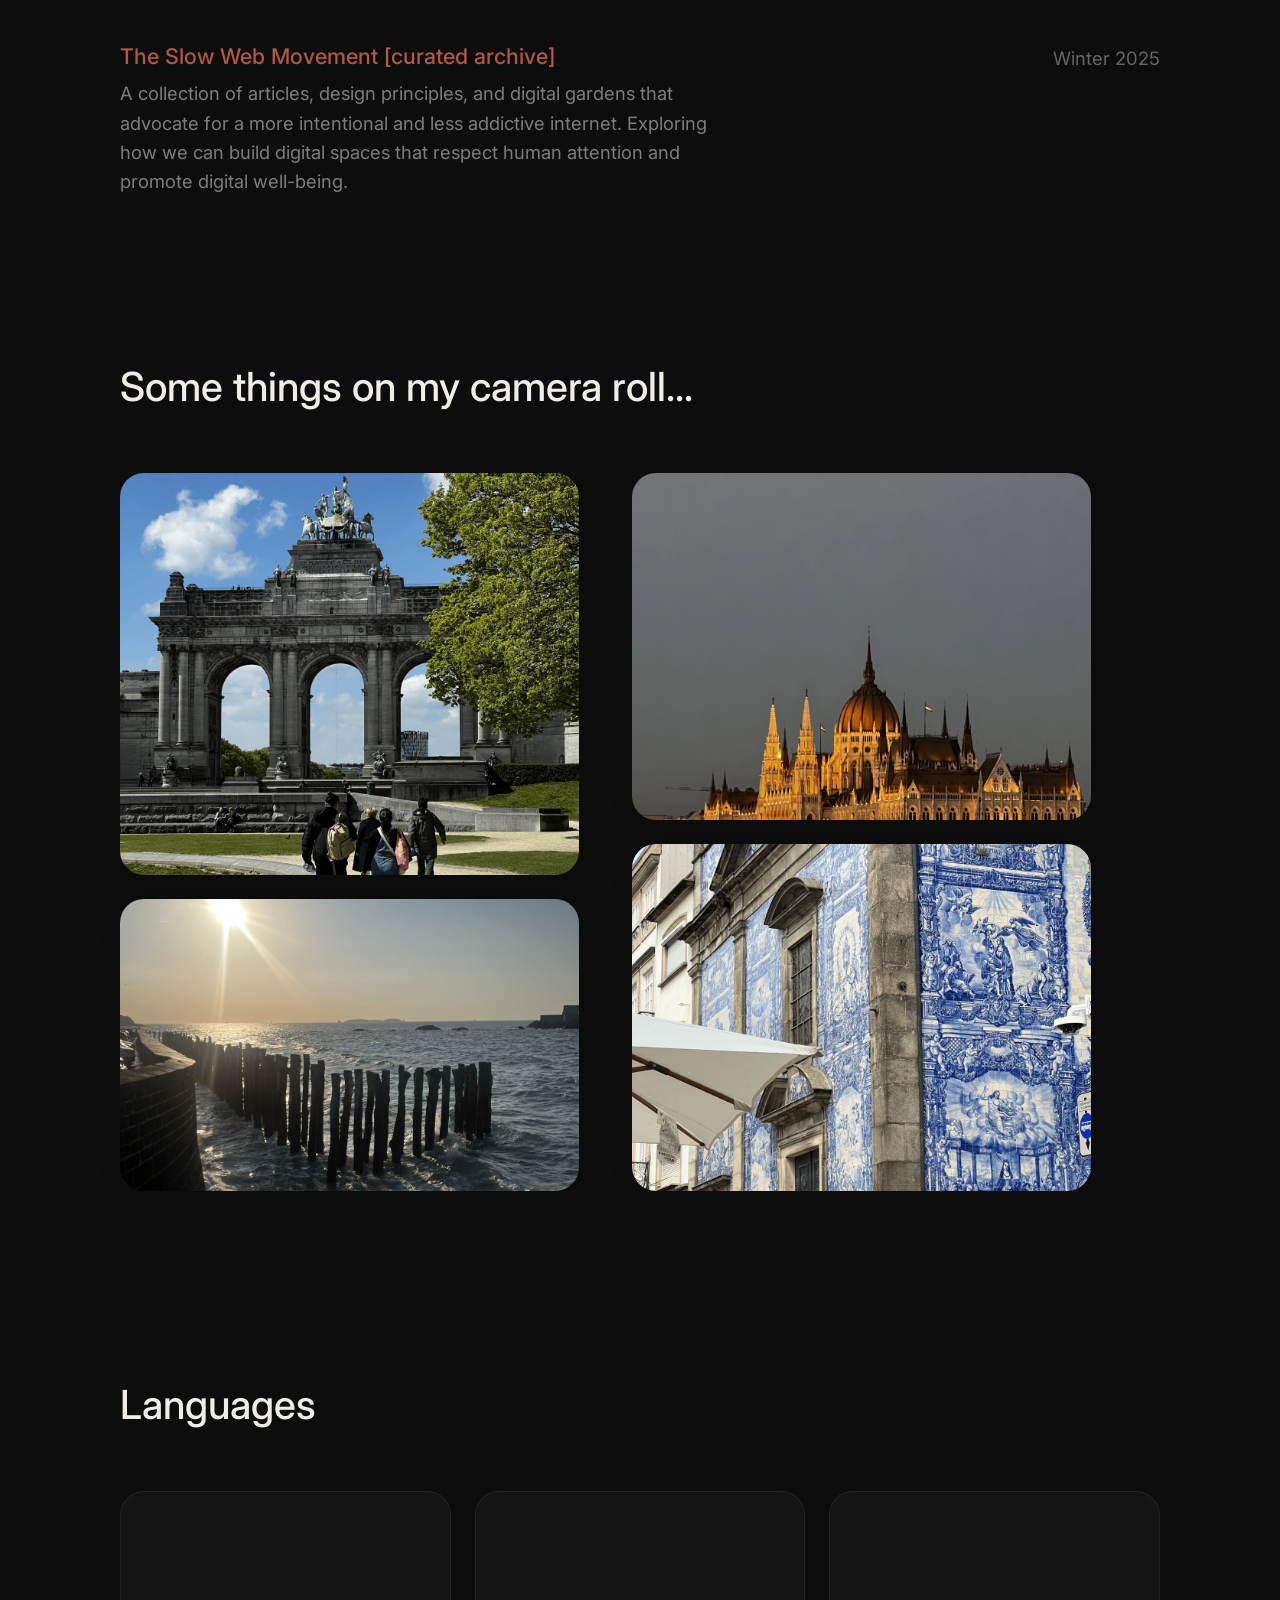
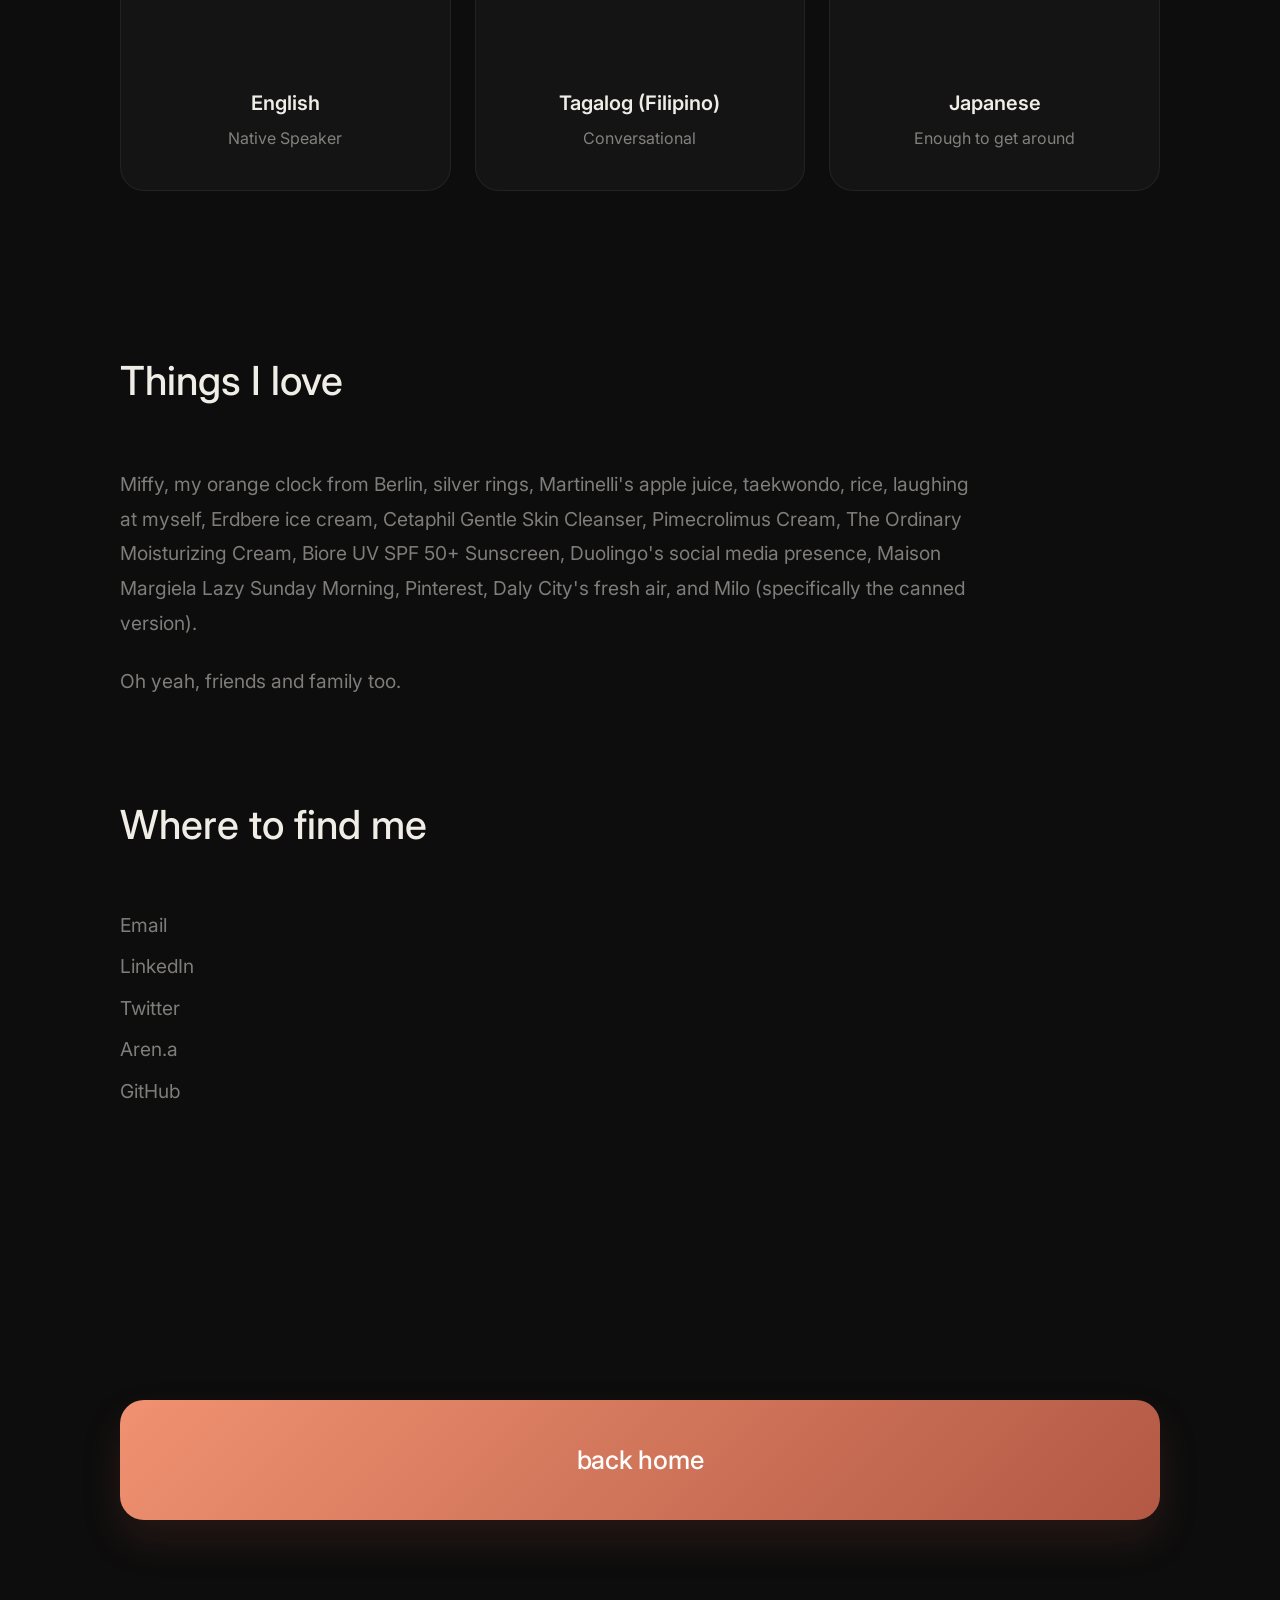
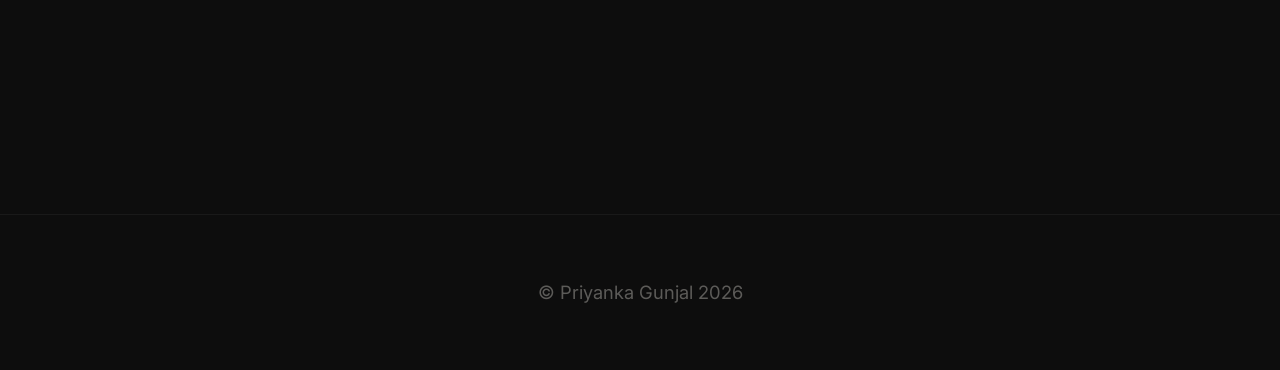
==== commit 9afeb2d0: "Update open source project card images, restore original about images, and refine light theme stylin" ====
--- a/about.html
+++ b/about.html
@@ -576,31 +576,31 @@
           </div>
           <span class="item-arrow-badge">&rarr;</span>
         </a>
-        <a href="project.html?id=brownthought" class="notch-list-item">
+        <a href="project.html?id=lafoxbox" class="notch-list-item">
           <div class="item-left">
             <span class="item-index">03</span>
-            <span>Brownthought</span>
+            <span>La FoxBox</span>
           </div>
           <span class="item-arrow-badge">&rarr;</span>
         </a>
-        <a href="project.html?id=petals" class="notch-list-item">
+        <a href="project.html?id=nutellabakery" class="notch-list-item">
           <div class="item-left">
             <span class="item-index">04</span>
-            <span>Petals</span>
+            <span>Nutella Bakery</span>
           </div>
           <span class="item-arrow-badge">&rarr;</span>
         </a>
-        <a href="project.html?id=guppy" class="notch-list-item">
+        <a href="project.html?id=schwarzkopf" class="notch-list-item">
           <div class="item-left">
             <span class="item-index">05</span>
-            <span>Guppy</span>
+            <span>Schwarzkopf</span>
           </div>
           <span class="item-arrow-badge">&rarr;</span>
         </a>
-        <a href="project.html?id=birthdays" class="notch-list-item">
+        <a href="project.html?id=globalcolliance" class="notch-list-item">
           <div class="item-left">
             <span class="item-index">06</span>
-            <span>Birthdays</span>
+            <span>Global Colliance</span>
           </div>
           <span class="item-arrow-badge">&rarr;</span>
         </a>
@@ -611,7 +611,7 @@
           </div>
           <span class="item-arrow-badge">&rarr;</span>
         </a>
-        <a href="mailto:example@gmail.com" class="notch-list-item">
+        <a href="mailto:priyankagunjalx@gmail.com" class="notch-list-item">
           <div class="item-left">
             <span class="item-index">08</span>
             <span>Contact</span>
@@ -746,6 +746,74 @@
         </div>
       </section>
 
+      <!-- Story & Personal Journey Image Sections (Restored Images) -->
+      <section class="about-layout reverse fade-section" style="margin-bottom: 5rem;">
+        <article class="about-text">
+          <div class="icon-box">
+            <svg
+              width="28"
+              height="28"
+              viewBox="0 0 24 24"
+              fill="none"
+              stroke="currentColor"
+              stroke-width="1.8"
+              stroke-linecap="round"
+              stroke-linejoin="round"
+            >
+              <path d="M21 10c0 7-9 13-9 13s-9-6-9-13a9 9 0 0 1 18 0z"></path>
+              <circle cx="12" cy="10" r="3"></circle>
+            </svg>
+          </div>
+          <p class="bio-para highlight">
+            Where I've lived has shaped my global brand perspective.
+          </p>
+          <p class="bio-para">
+            From India to France, Luxembourg, and Belgium &mdash; working across EU & US markets has inspired my intentional, audience-centric approach to marketing.
+          </p>
+        </article>
+
+        <div class="about-image-box">
+          <img
+            src="images/childhood_image.JPG.jpeg"
+            alt="Priyanka's journey"
+          />
+        </div>
+      </section>
+
+      <section class="about-layout fade-section" style="margin-bottom: 5rem;">
+        <div class="about-image-box">
+          <img src="images/light.jpeg" alt="Priyanka's creative vision" />
+        </div>
+
+        <article class="about-text">
+          <div class="icon-box">
+            <svg
+              width="28"
+              height="28"
+              viewBox="0 0 24 24"
+              fill="none"
+              stroke="currentColor"
+              stroke-width="2"
+              stroke-linecap="round"
+              stroke-linejoin="round"
+            >
+              <circle cx="12" cy="12" r="5"></circle>
+              <line x1="12" y1="1" x2="12" y2="3"></line>
+              <line x1="12" y1="21" x2="12" y2="23"></line>
+              <line x1="4.22" y1="4.22" x2="5.64" y2="5.64"></line>
+              <line x1="18.36" y1="18.36" x2="19.78" y2="19.78"></line>
+              <line x1="1" y1="12" x2="3" y2="12"></line>
+              <line x1="21" y1="12" x2="23" y2="12"></line>
+              <line x1="4.22" y1="19.78" x2="5.64" y2="18.36"></line>
+              <line x1="18.36" y1="5.64" x2="19.78" y2="4.22"></line>
+            </svg>
+          </div>
+          <p class="bio-para highlight">
+            Beyond strategy, I find inspiration in capturing moments through my lens and exploring creative brand aesthetics.
+          </p>
+        </article>
+      </section>
+
       <!-- Technical Skills & Certifications Matrix -->
       <section class="fade-section">
         <h2 class="section-title">Skills & Certifications</h2>
--- a/style.css
+++ b/style.css
@@ -1259,22 +1259,25 @@
 }
 
 body.light-theme .bt-header {
-  color: #1a1a1a;
-  background: rgba(255, 255, 255, 0.9);
-  border-bottom: 1px solid rgba(0, 0, 0, 0.05);
+  color: #ffffff;
+  background: transparent;
+  border: none;
+  text-shadow: 0 1px 3px rgba(0, 0, 0, 0.6);
 }
 
 body.light-theme .bt-main-box {
-  background: rgba(255, 255, 255, 0.95);
-  border: 1px solid rgba(0, 0, 0, 0.05);
+  background: transparent;
+  border: none;
 }
 
 body.light-theme .bt-main-box h2 {
-  color: #1a1a1a;
+  color: #ffffff;
+  text-shadow: 0 1px 4px rgba(0, 0, 0, 0.6);
 }
 
 body.light-theme .bt-main-box p {
-  color: #666;
+  color: rgba(255, 255, 255, 0.9);
+  text-shadow: 0 1px 3px rgba(0, 0, 0, 0.6);
 }
 
 body.light-theme .status-card {
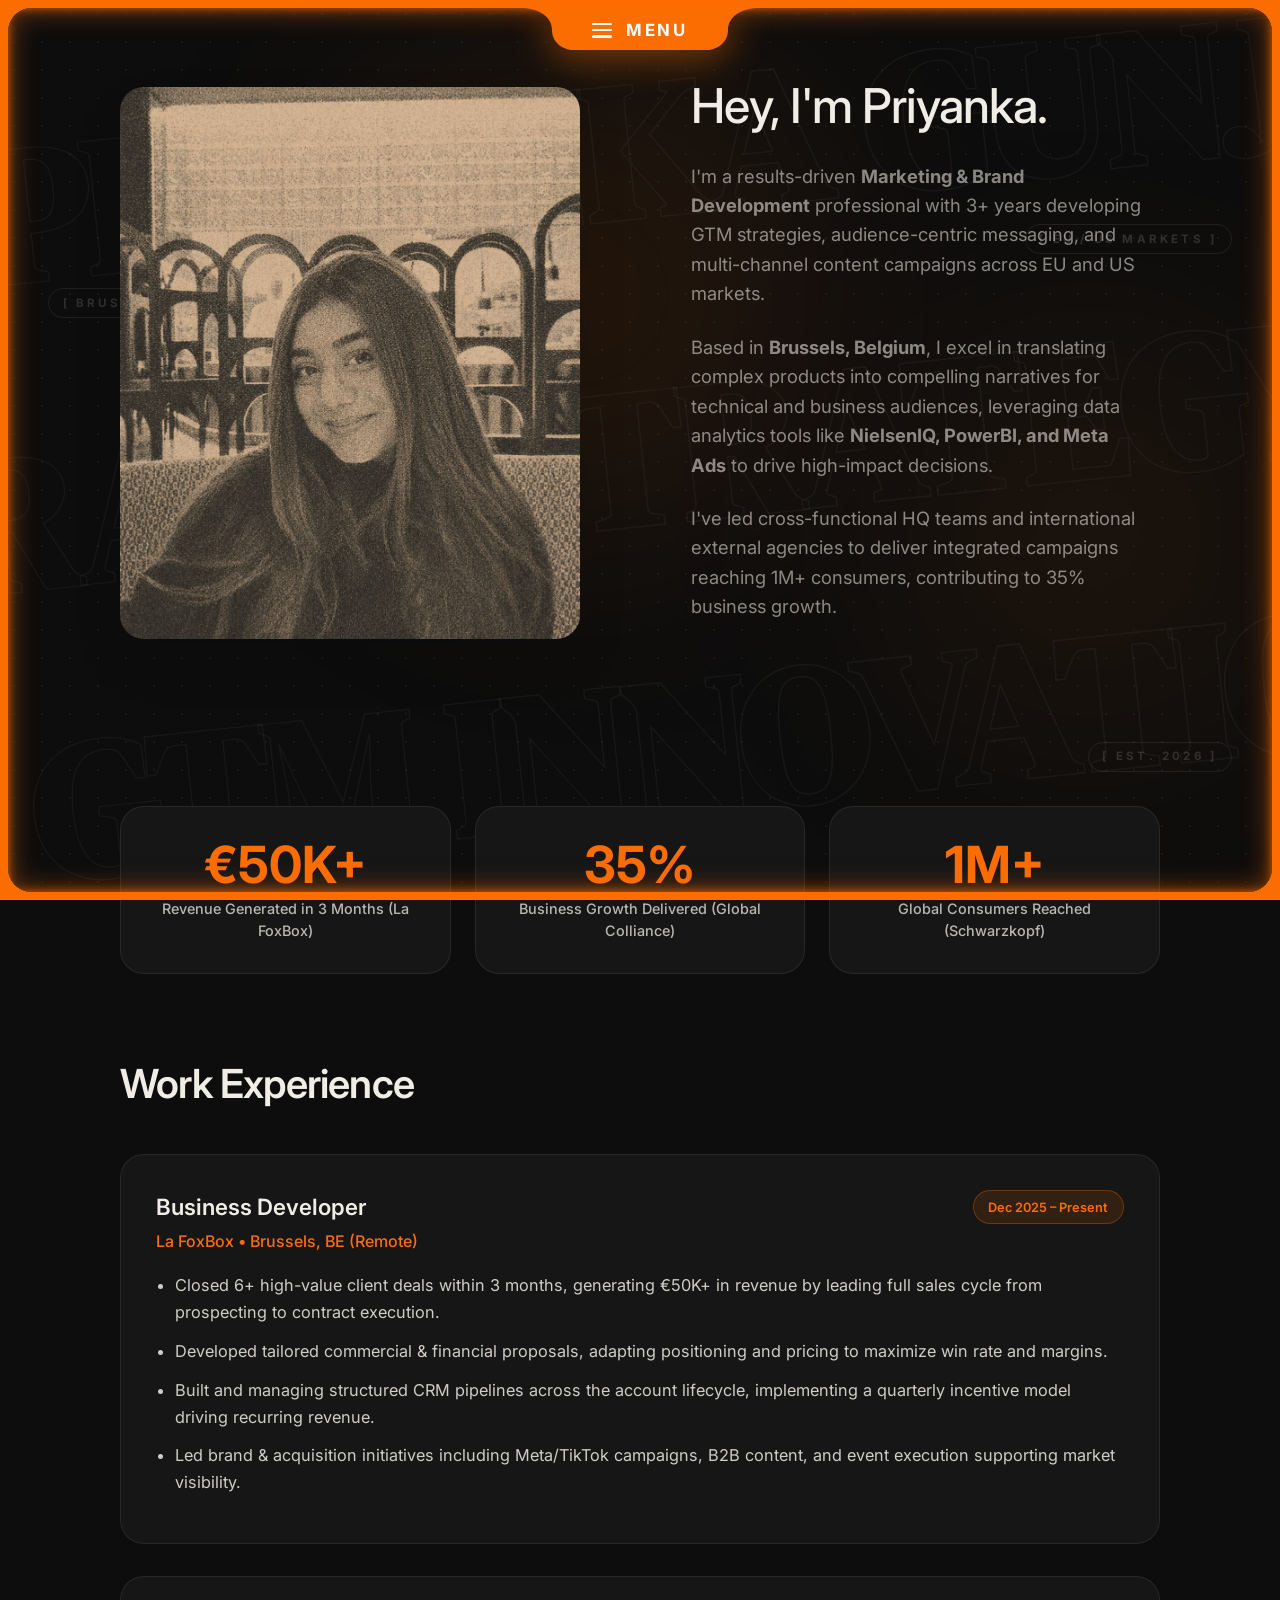
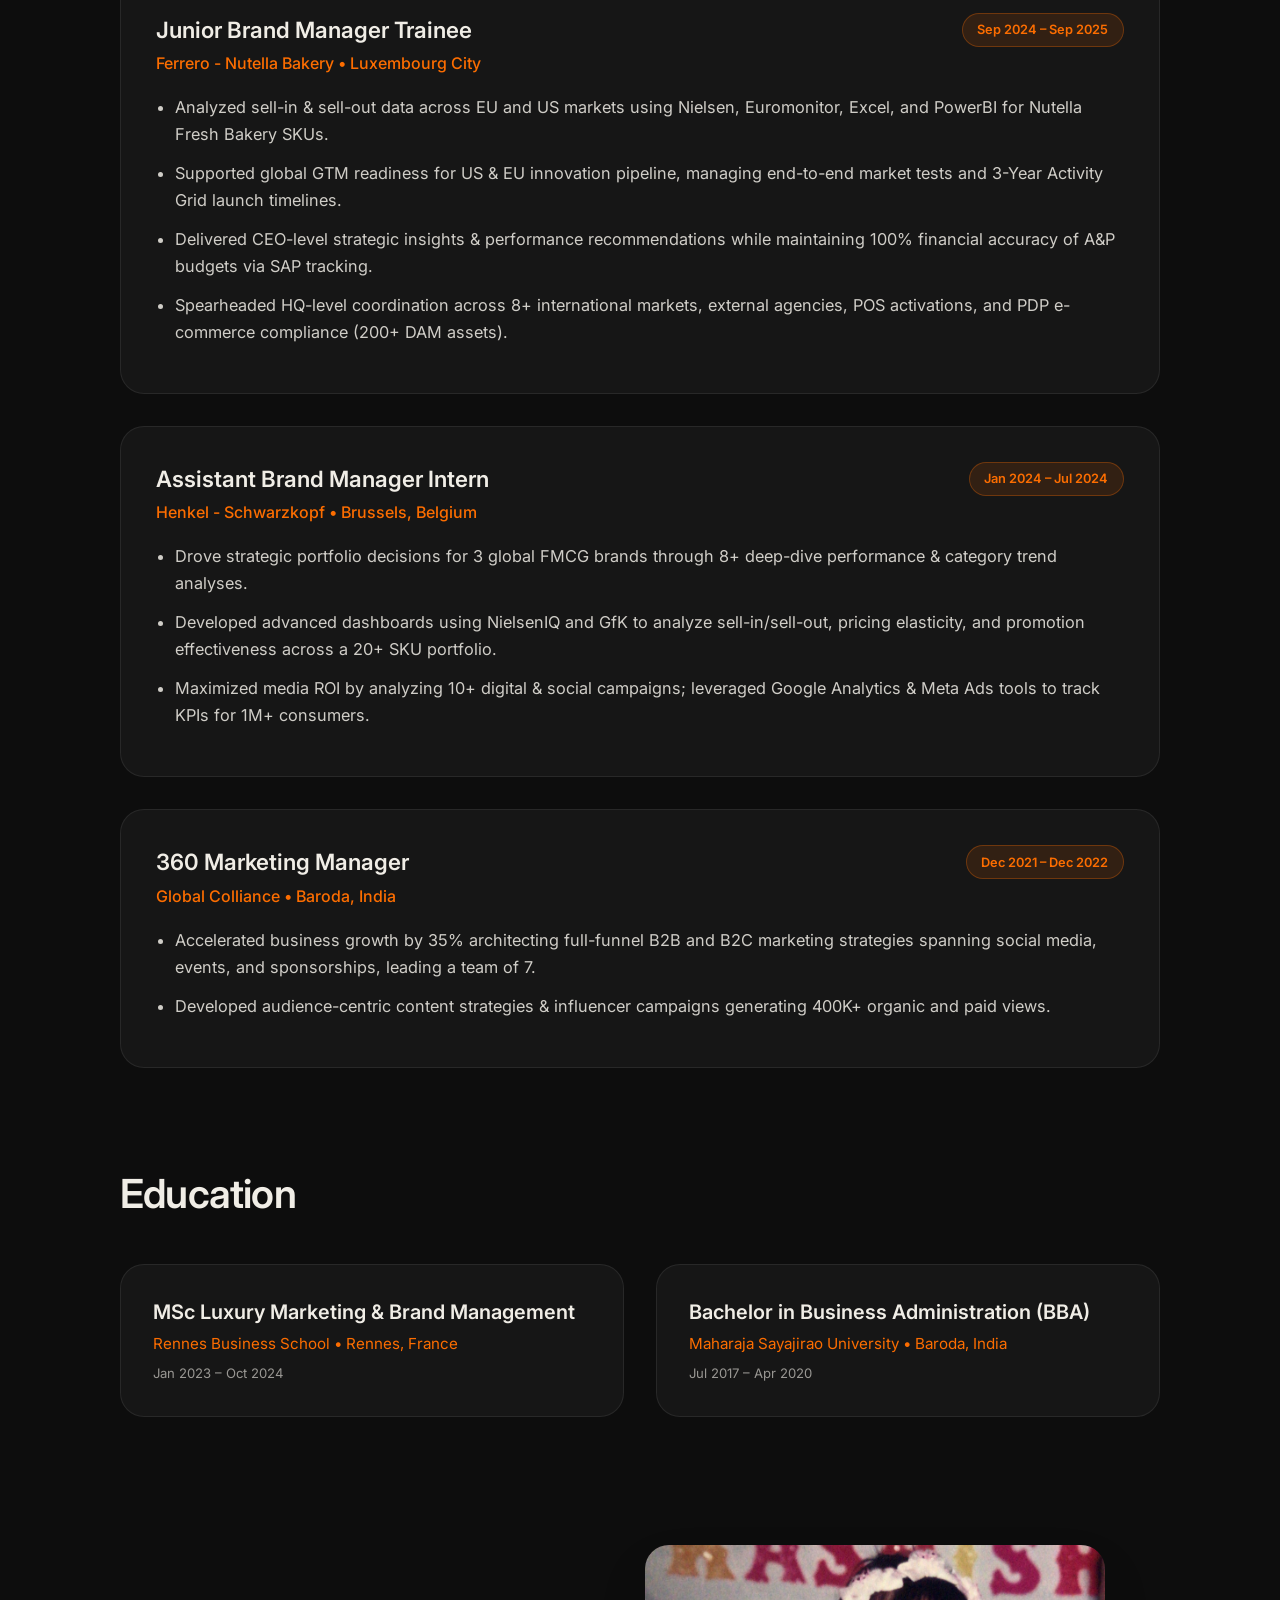
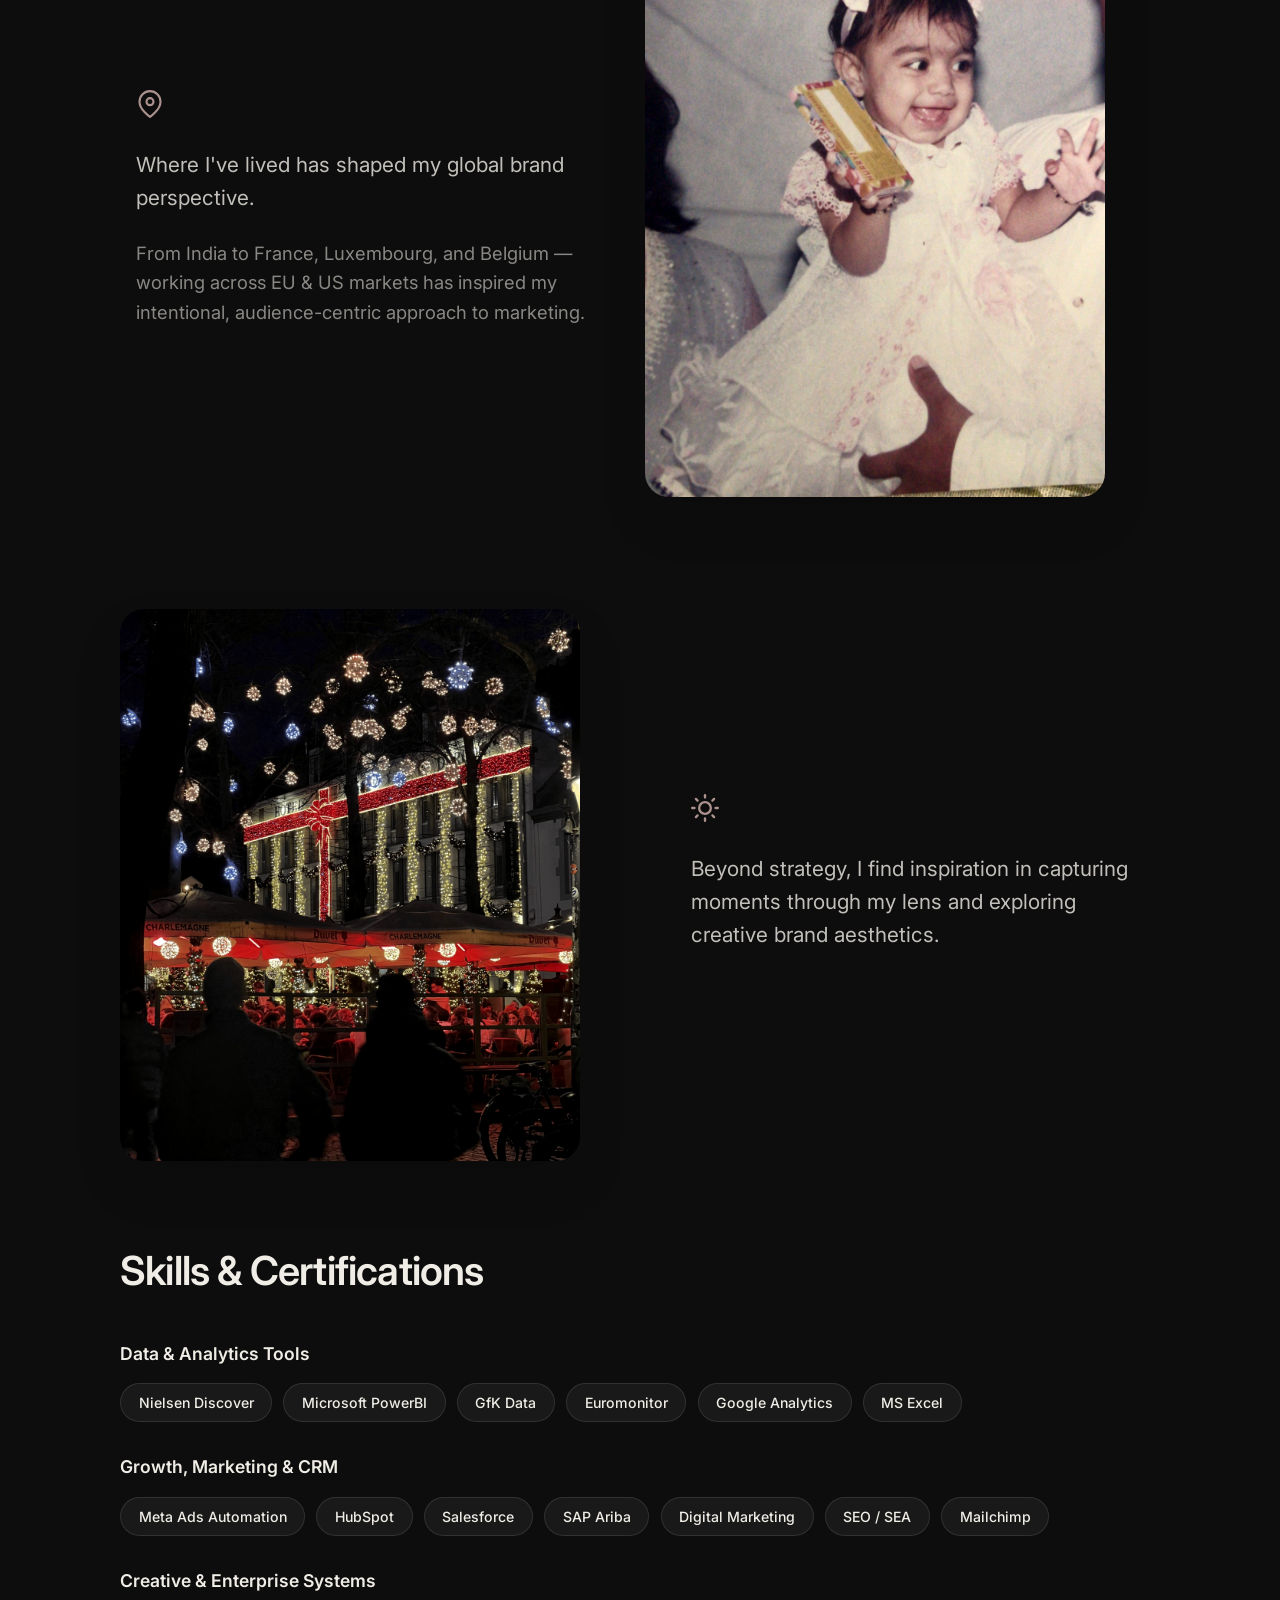
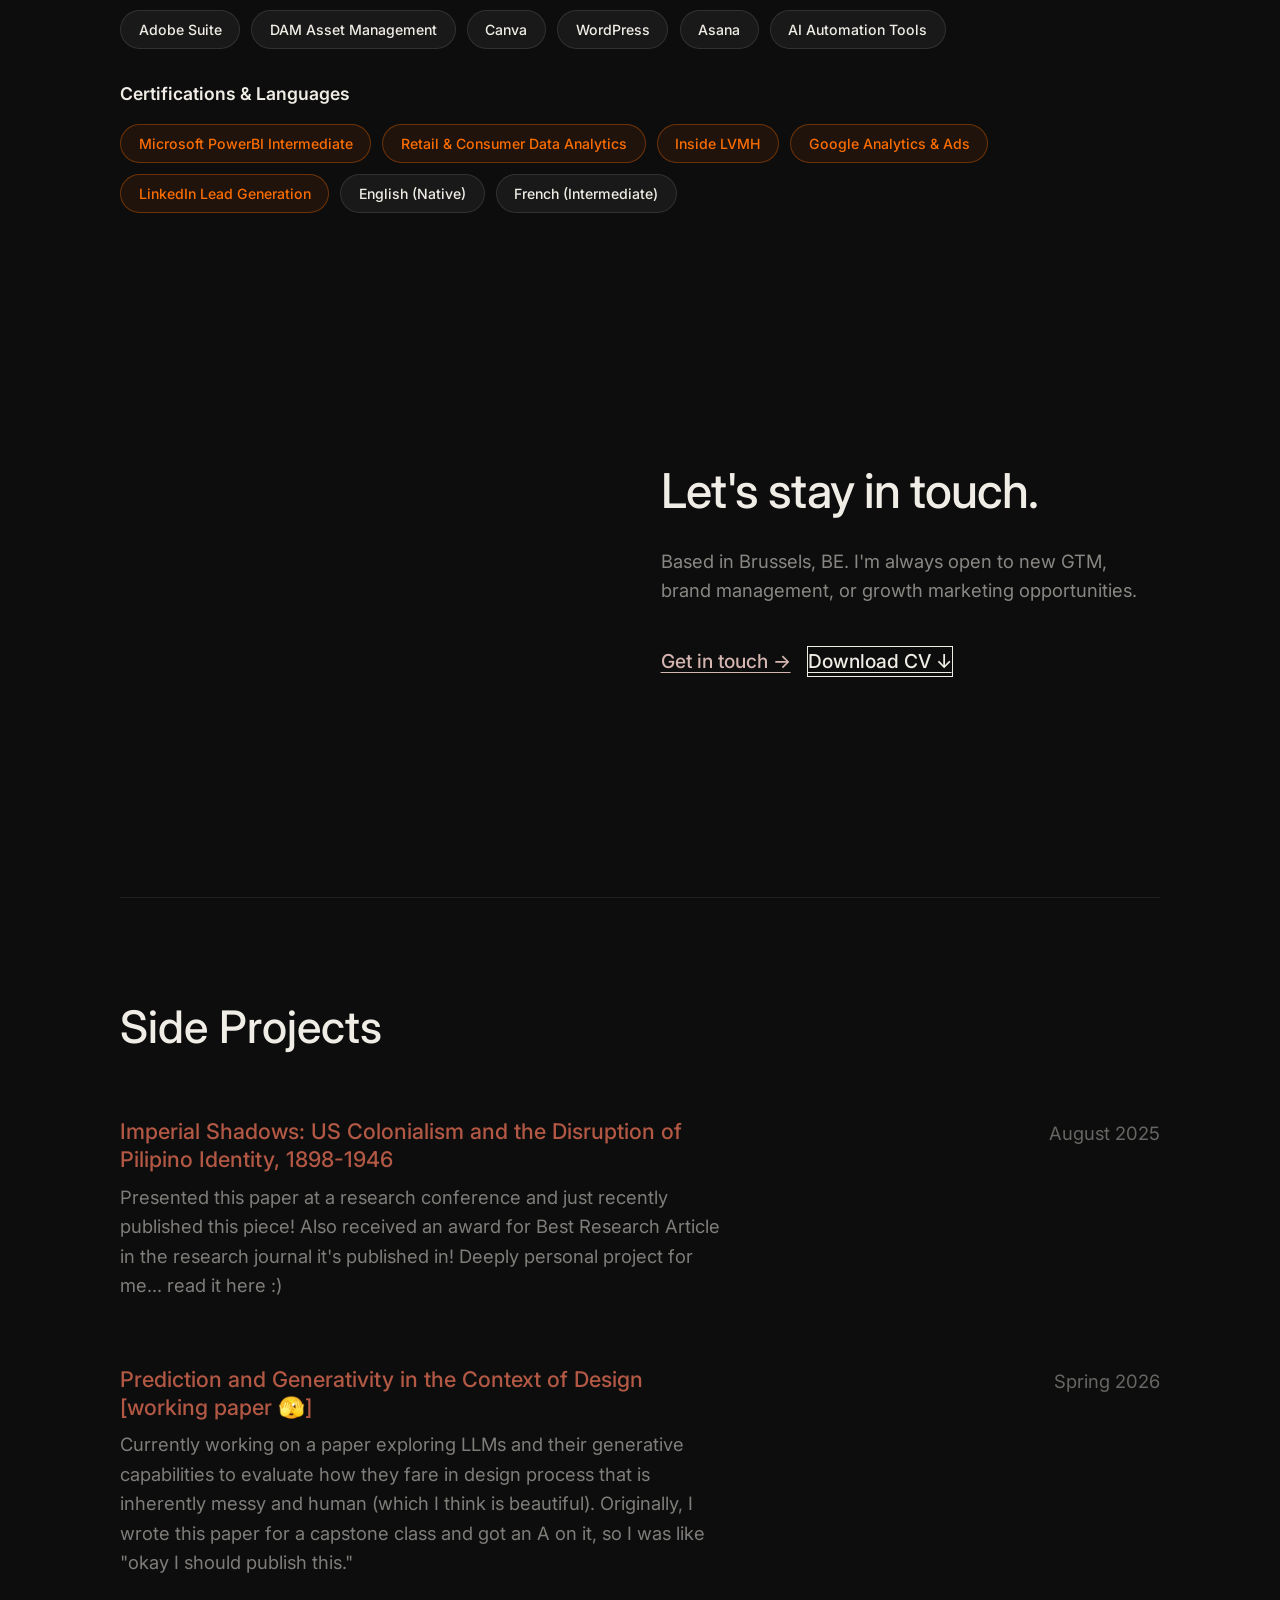
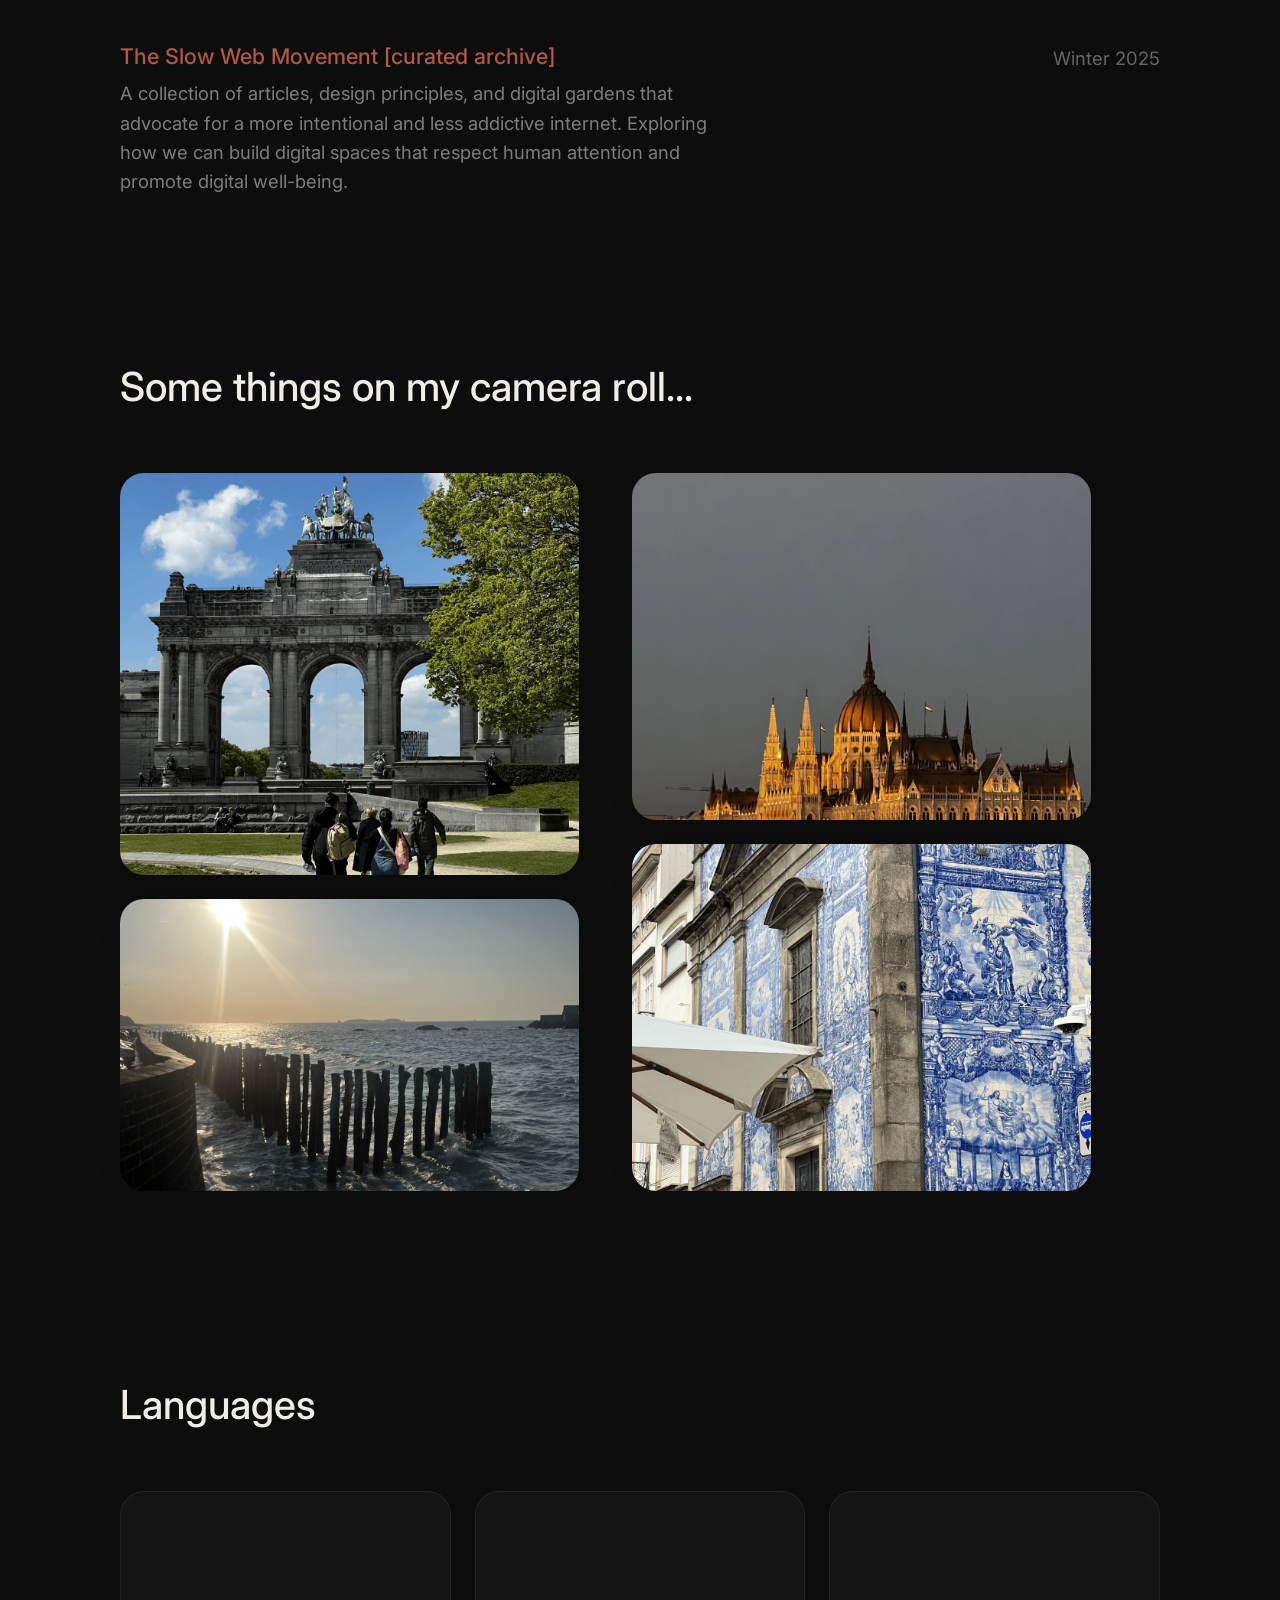
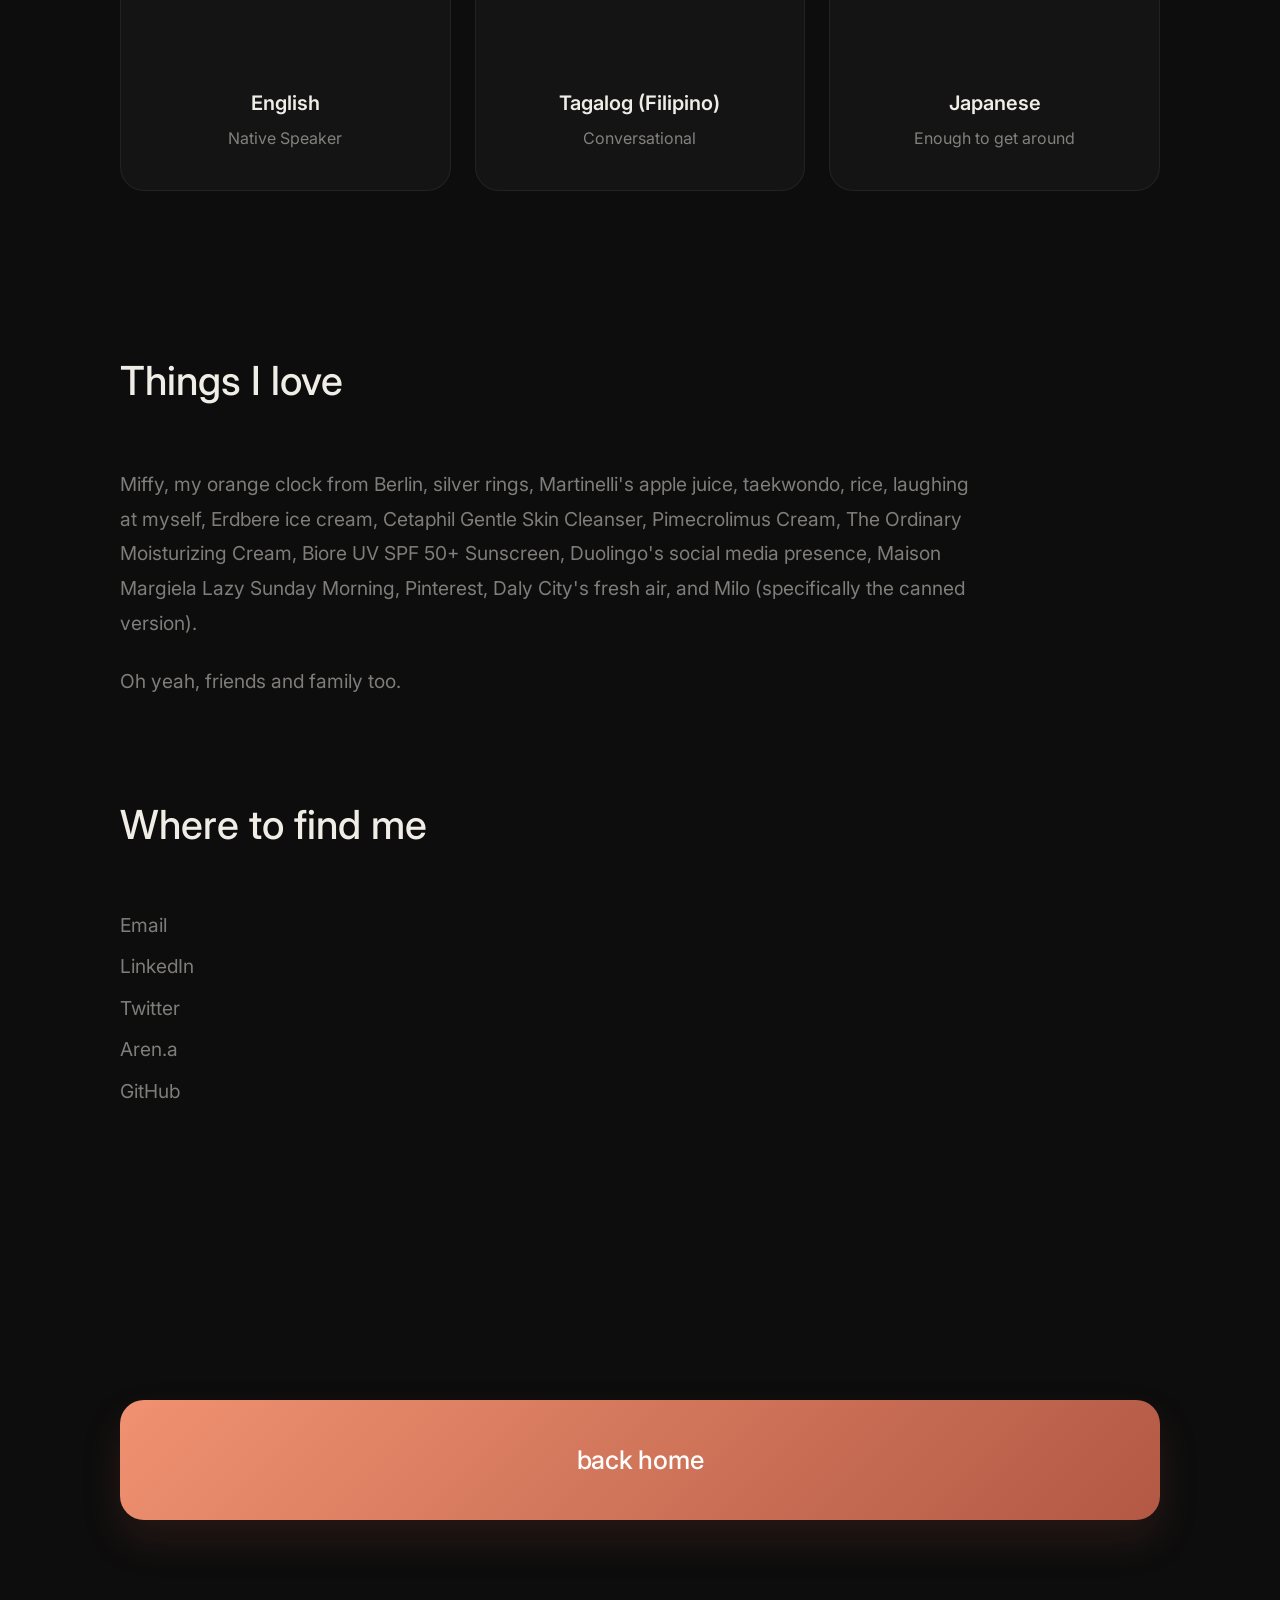
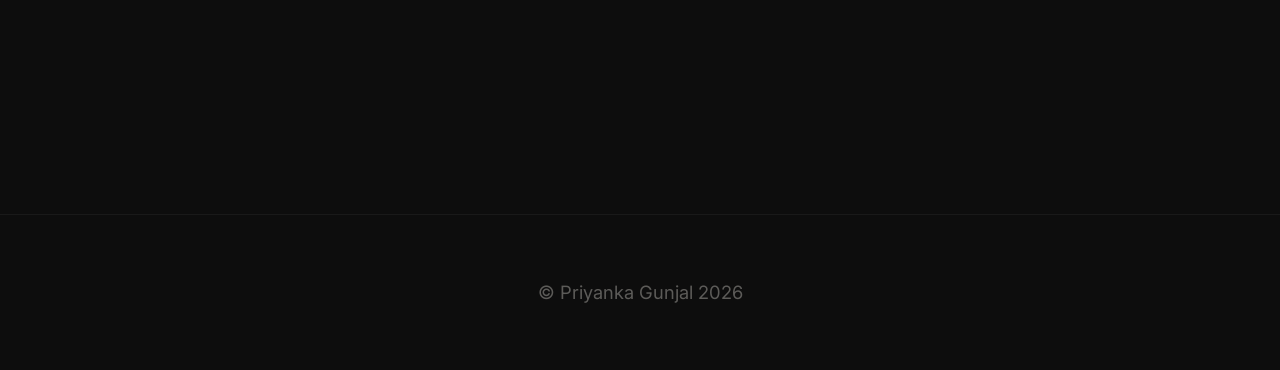
==== commit 13ad5935: "Add dynamic subpage watermark design system and enhance project header contrast" ====
--- a/about.html
+++ b/about.html
@@ -540,6 +540,19 @@
       <div class="frame-corner corner-br"></div>
     </div>
 
+    <!-- Subpage Watermark Backdrop -->
+    <div class="subpage-watermark-bg">
+      <div class="watermark-grid-pattern"></div>
+      <div class="watermark-glow-1"></div>
+      <div class="watermark-glow-2"></div>
+      <div class="watermark-text-huge top-text">Priyanka Gunjal</div>
+      <div class="watermark-text-huge mid-text">Brand Strategy</div>
+      <div class="watermark-text-huge bottom-text">GTM Innovation</div>
+      <div class="watermark-badge pos-tl">[ BRUSSELS &bull; BE ]</div>
+      <div class="watermark-badge pos-tr">[ EU / US MARKETS ]</div>
+      <div class="watermark-badge pos-br">[ EST. 2026 ]</div>
+    </div>
+
     <!-- Floating Notch Menu -->
     <div class="floating-notch-menu" id="floating-notch-menu" aria-label="Floating Notch Menu">
       <svg class="notch-bg-svg" viewBox="0 0 240 42" preserveAspectRatio="none">
--- a/style.css
+++ b/style.css
@@ -1897,6 +1897,145 @@
   }
 }
 
-
-
-
+/* ─────────────────────────────────────────────────────────
+   SUBPAGE WATERMARK DESIGN SYSTEM (about.html & project.html)
+   ───────────────────────────────────────────────────────── */
+.subpage-watermark-bg {
+  position: fixed;
+  inset: 0;
+  pointer-events: none;
+  z-index: 0;
+  overflow: hidden;
+  user-select: none;
+}
+
+.watermark-grid-pattern {
+  position: absolute;
+  inset: 0;
+  background-image: radial-gradient(rgba(255, 255, 255, 0.06) 1px, transparent 1px);
+  background-size: 28px 28px;
+  opacity: 0.8;
+}
+
+body.light-theme .watermark-grid-pattern {
+  background-image: radial-gradient(rgba(0, 0, 0, 0.05) 1px, transparent 1px);
+}
+
+.watermark-glow-1 {
+  position: absolute;
+  top: -10%;
+  left: 15%;
+  width: 60vw;
+  height: 60vw;
+  max-width: 800px;
+  max-height: 800px;
+  background: radial-gradient(circle, rgba(252, 109, 0, 0.12) 0%, transparent 68%);
+  filter: blur(90px);
+  border-radius: 50%;
+  animation: watermarkPulse 16s infinite ease-in-out alternate;
+}
+
+.watermark-glow-2 {
+  position: absolute;
+  bottom: 5%;
+  right: -10%;
+  width: 50vw;
+  height: 50vw;
+  max-width: 700px;
+  max-height: 700px;
+  background: radial-gradient(circle, rgba(252, 109, 0, 0.09) 0%, transparent 70%);
+  filter: blur(100px);
+  border-radius: 50%;
+  animation: watermarkPulse 20s infinite ease-in-out alternate-reverse;
+}
+
+@keyframes watermarkPulse {
+  0% {
+    transform: scale(0.9) translateY(0);
+    opacity: 0.6;
+  }
+  100% {
+    transform: scale(1.15) translateY(-30px);
+    opacity: 1;
+  }
+}
+
+.watermark-text-huge {
+  position: absolute;
+  font-family: var(--font-serif);
+  font-size: clamp(6.5rem, 15vw, 22rem);
+  font-weight: 700;
+  line-height: 0.9;
+  letter-spacing: -0.02em;
+  text-transform: uppercase;
+  white-space: nowrap;
+  color: transparent;
+  -webkit-text-stroke: 1.5px rgba(255, 255, 255, 0.05);
+  transform: rotate(-6deg);
+  opacity: 0.85;
+}
+
+body.light-theme .watermark-text-huge {
+  -webkit-text-stroke: 1.5px rgba(0, 0, 0, 0.045);
+}
+
+.watermark-text-huge.top-text {
+  top: 6%;
+  left: -2%;
+}
+
+.watermark-text-huge.mid-text {
+  top: 42%;
+  right: -5%;
+}
+
+.watermark-text-huge.bottom-text {
+  bottom: 8%;
+  left: 2%;
+}
+
+.watermark-badge {
+  position: absolute;
+  font-family: var(--font-sans);
+  font-size: 0.72rem;
+  font-weight: 700;
+  letter-spacing: 0.28em;
+  text-transform: uppercase;
+  color: rgba(255, 255, 255, 0.14);
+  border: 1px solid rgba(255, 255, 255, 0.08);
+  padding: 0.35rem 0.85rem;
+  border-radius: 40px;
+}
+
+body.light-theme .watermark-badge {
+  color: rgba(0, 0, 0, 0.18);
+  border-color: rgba(0, 0, 0, 0.08);
+}
+
+.watermark-badge.pos-tl {
+  top: 18rem;
+  left: 3rem;
+}
+
+.watermark-badge.pos-tr {
+  top: 14rem;
+  right: 3rem;
+}
+
+.watermark-badge.pos-br {
+  bottom: 8rem;
+  right: 3rem;
+}
+
+@media (max-width: 768px) {
+  .watermark-text-huge {
+    font-size: clamp(4rem, 18vw, 9rem);
+  }
+  .watermark-badge {
+    display: none;
+  }
+}
+
+
+
+
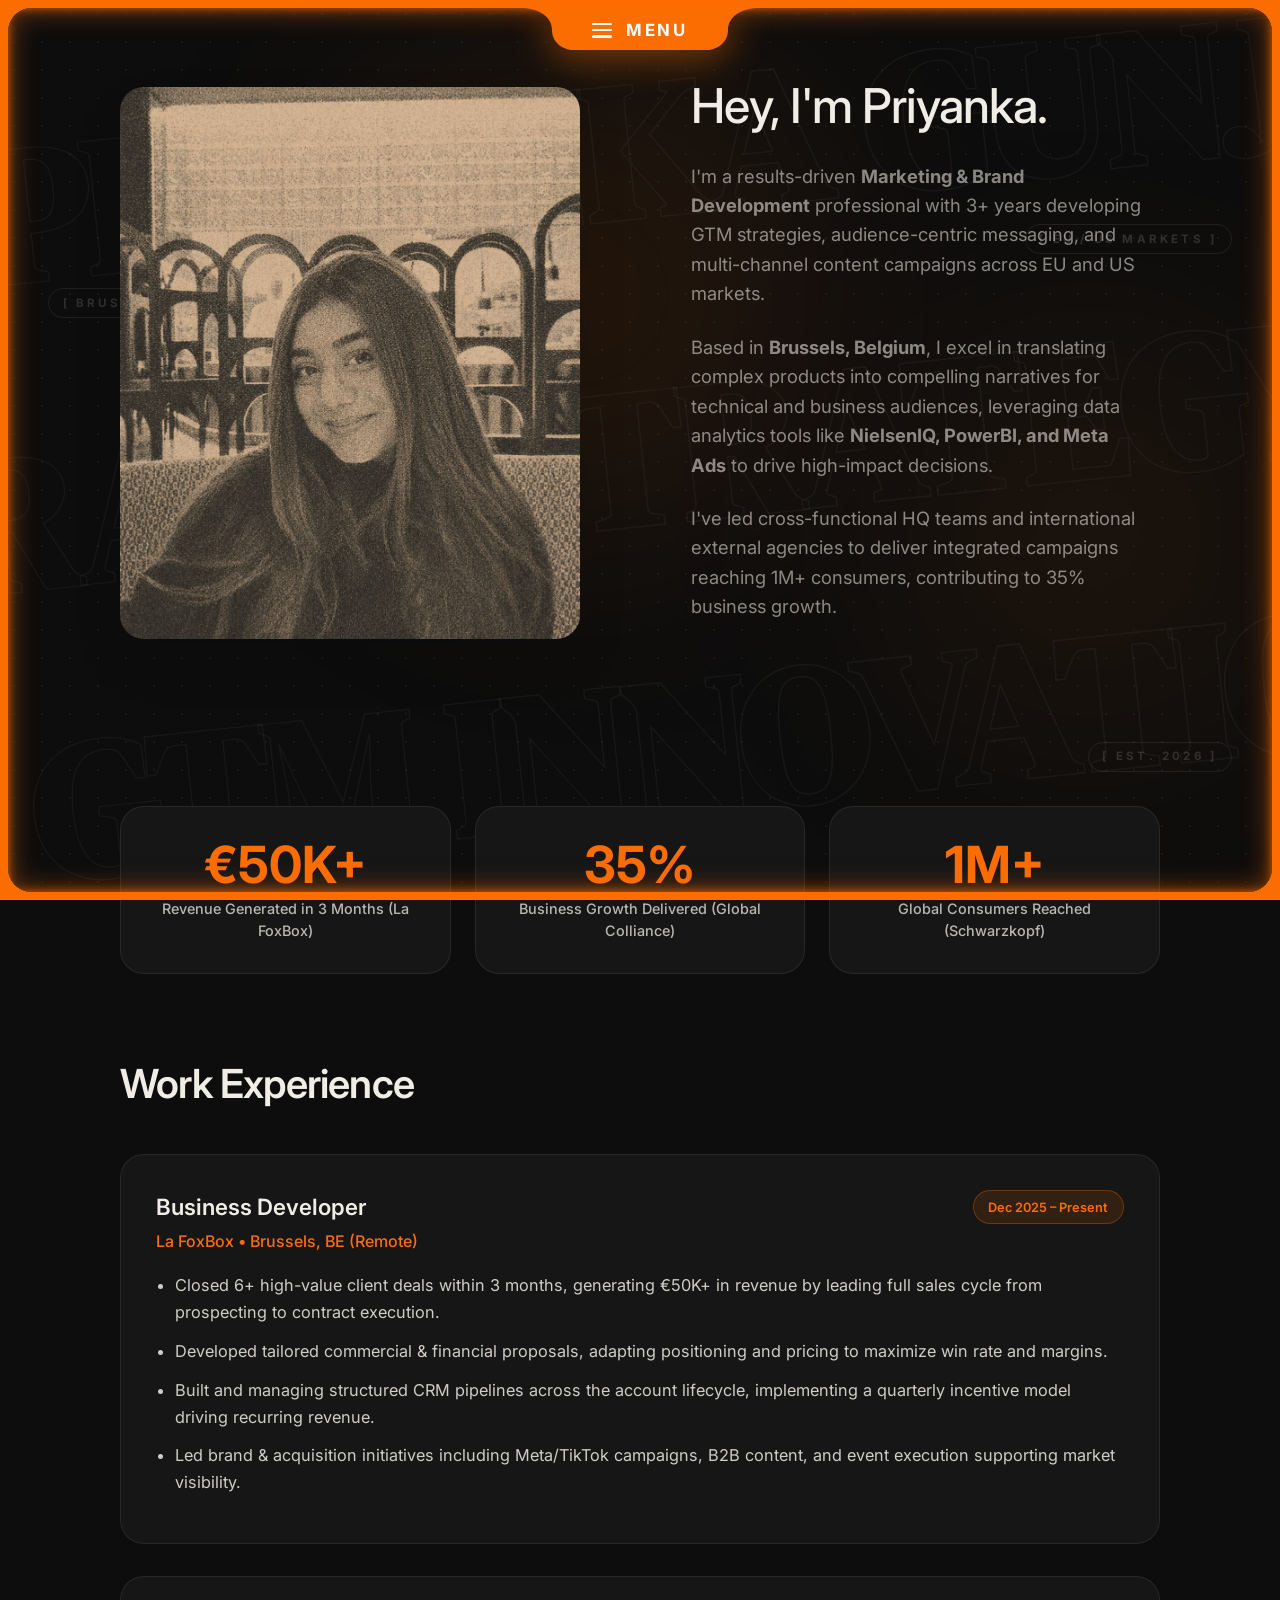
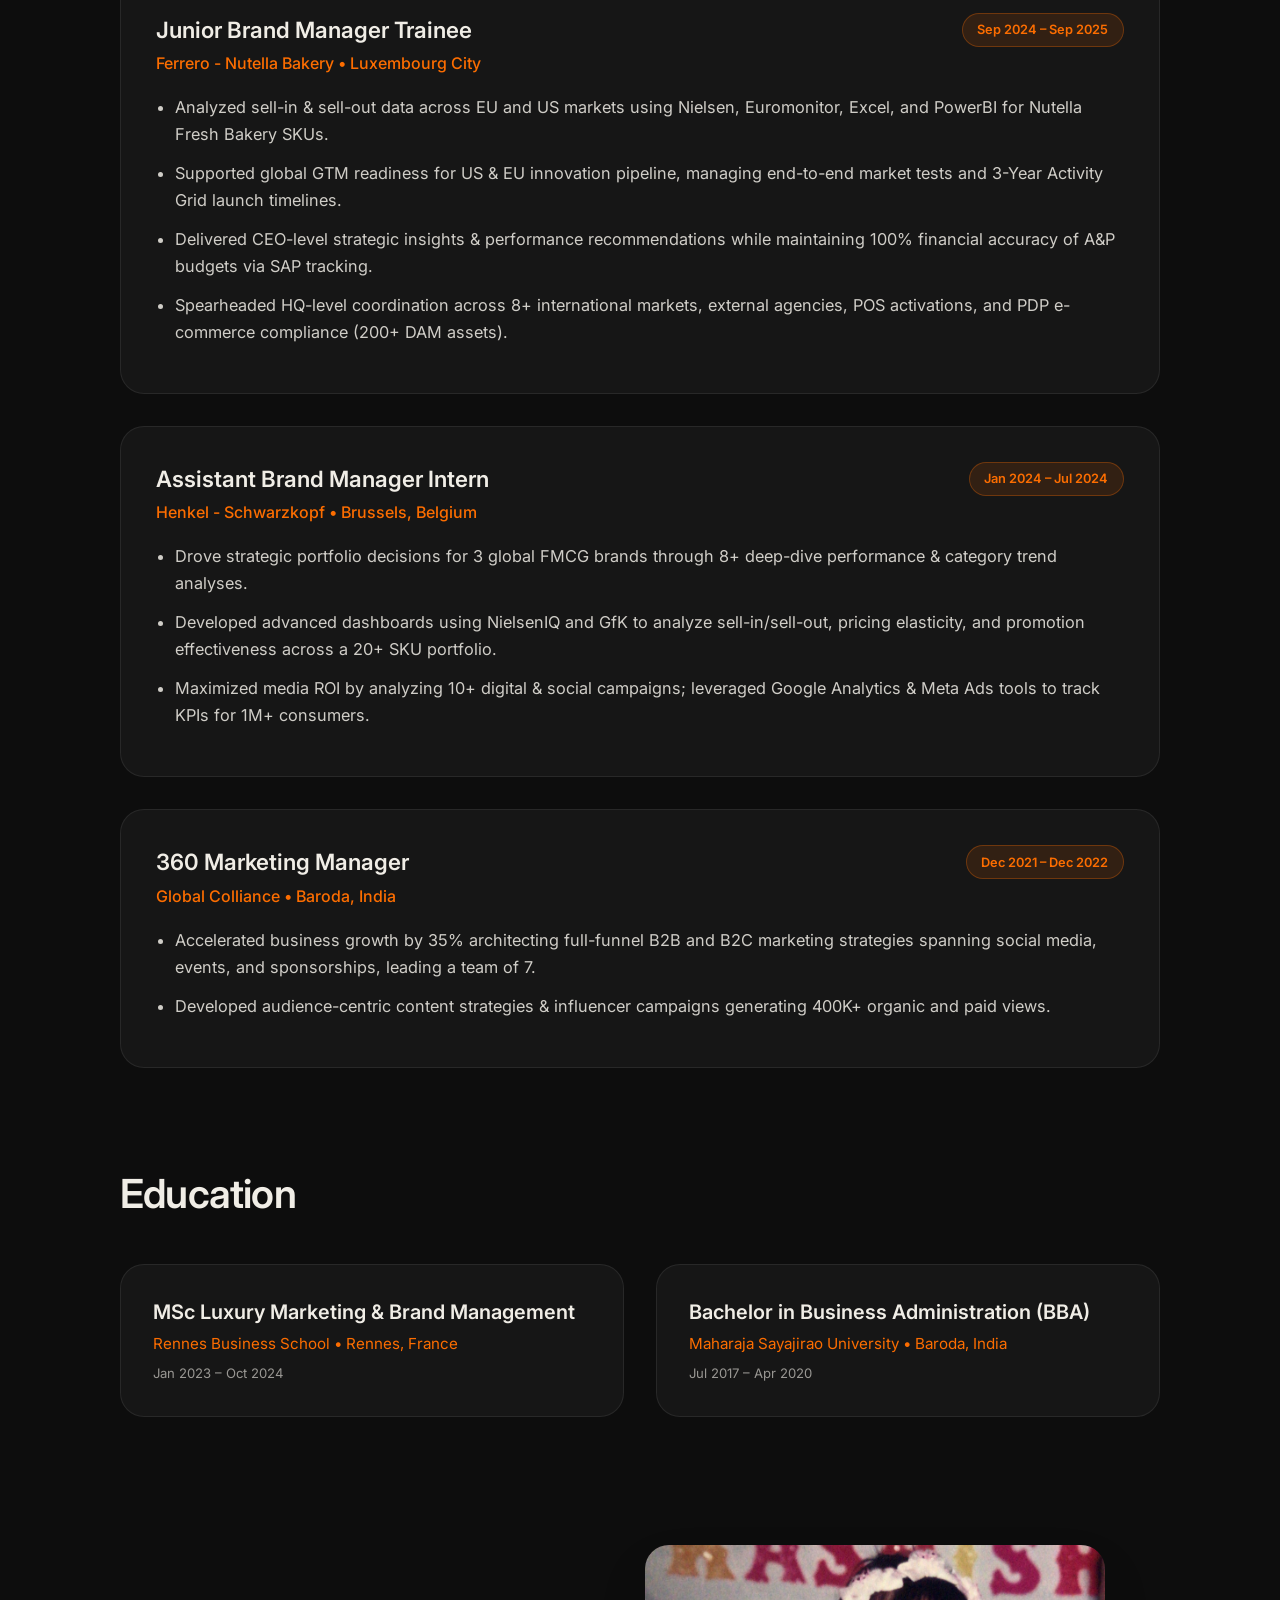
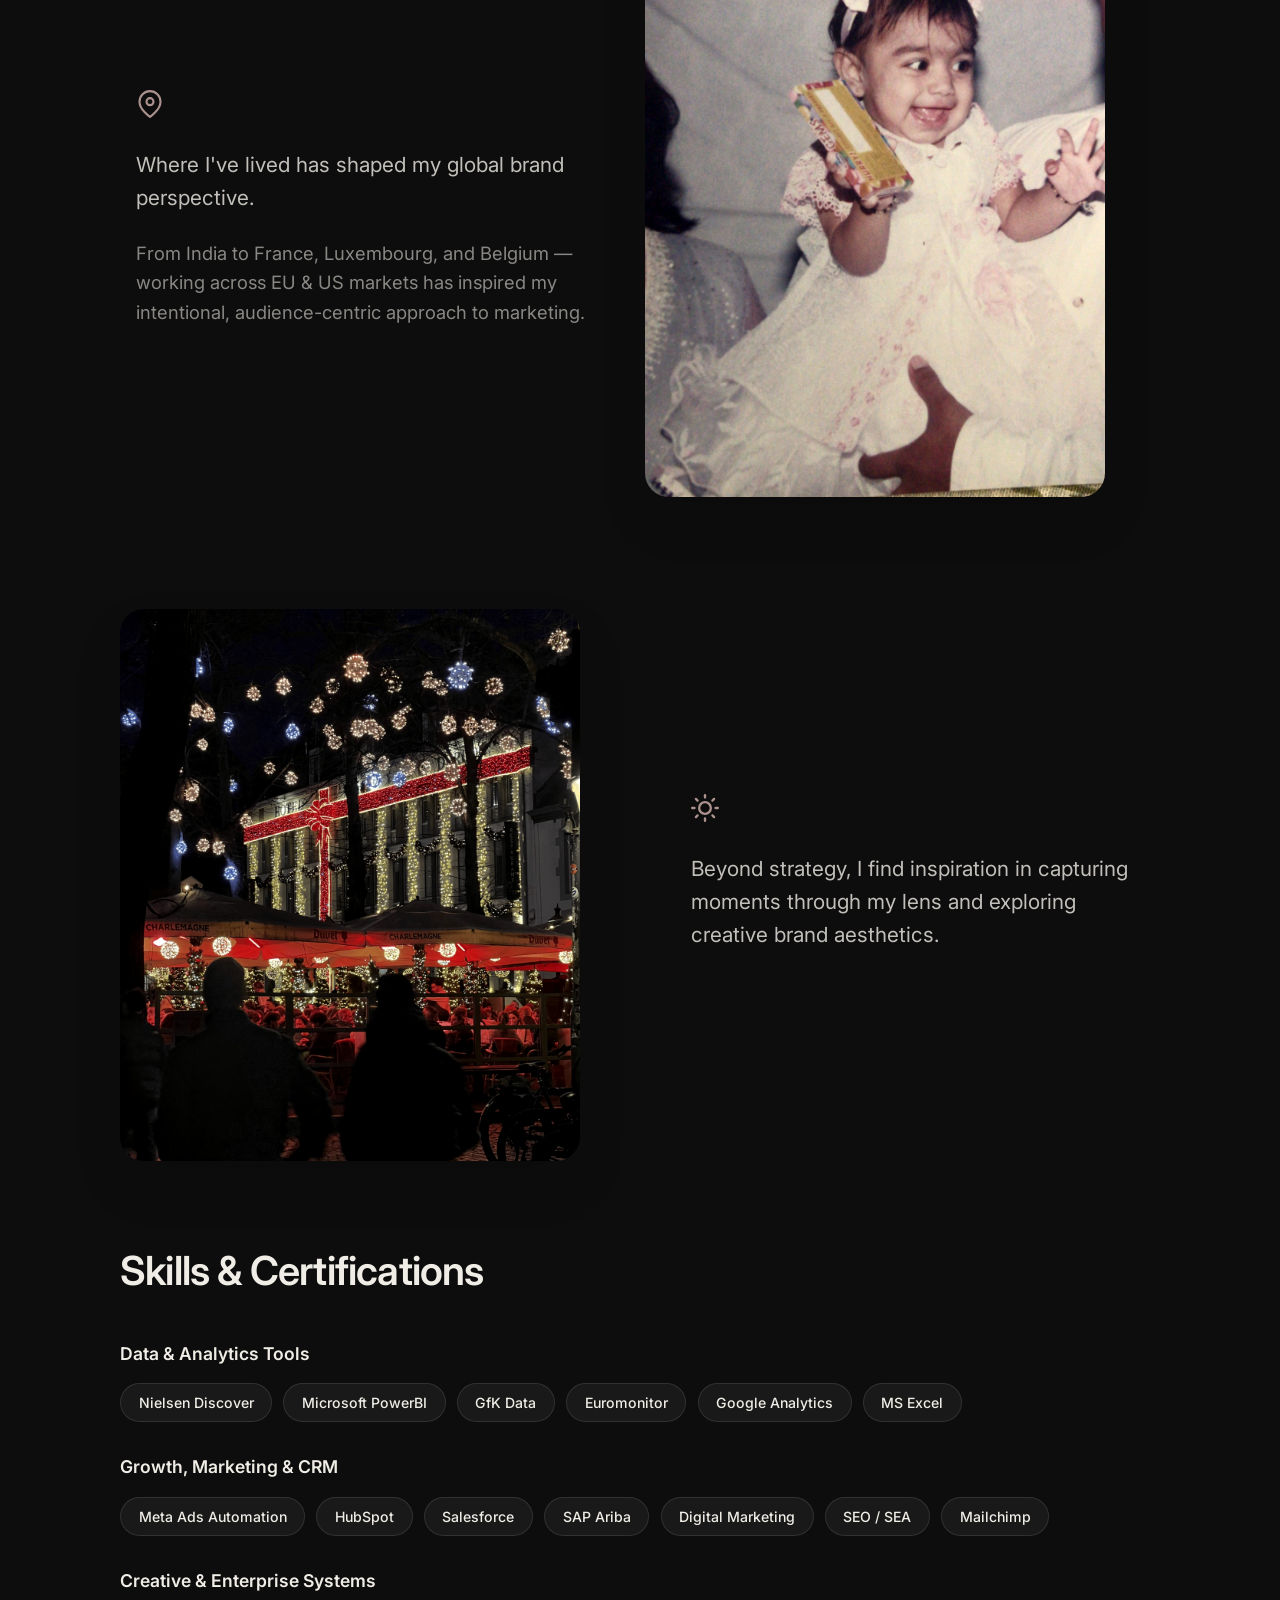
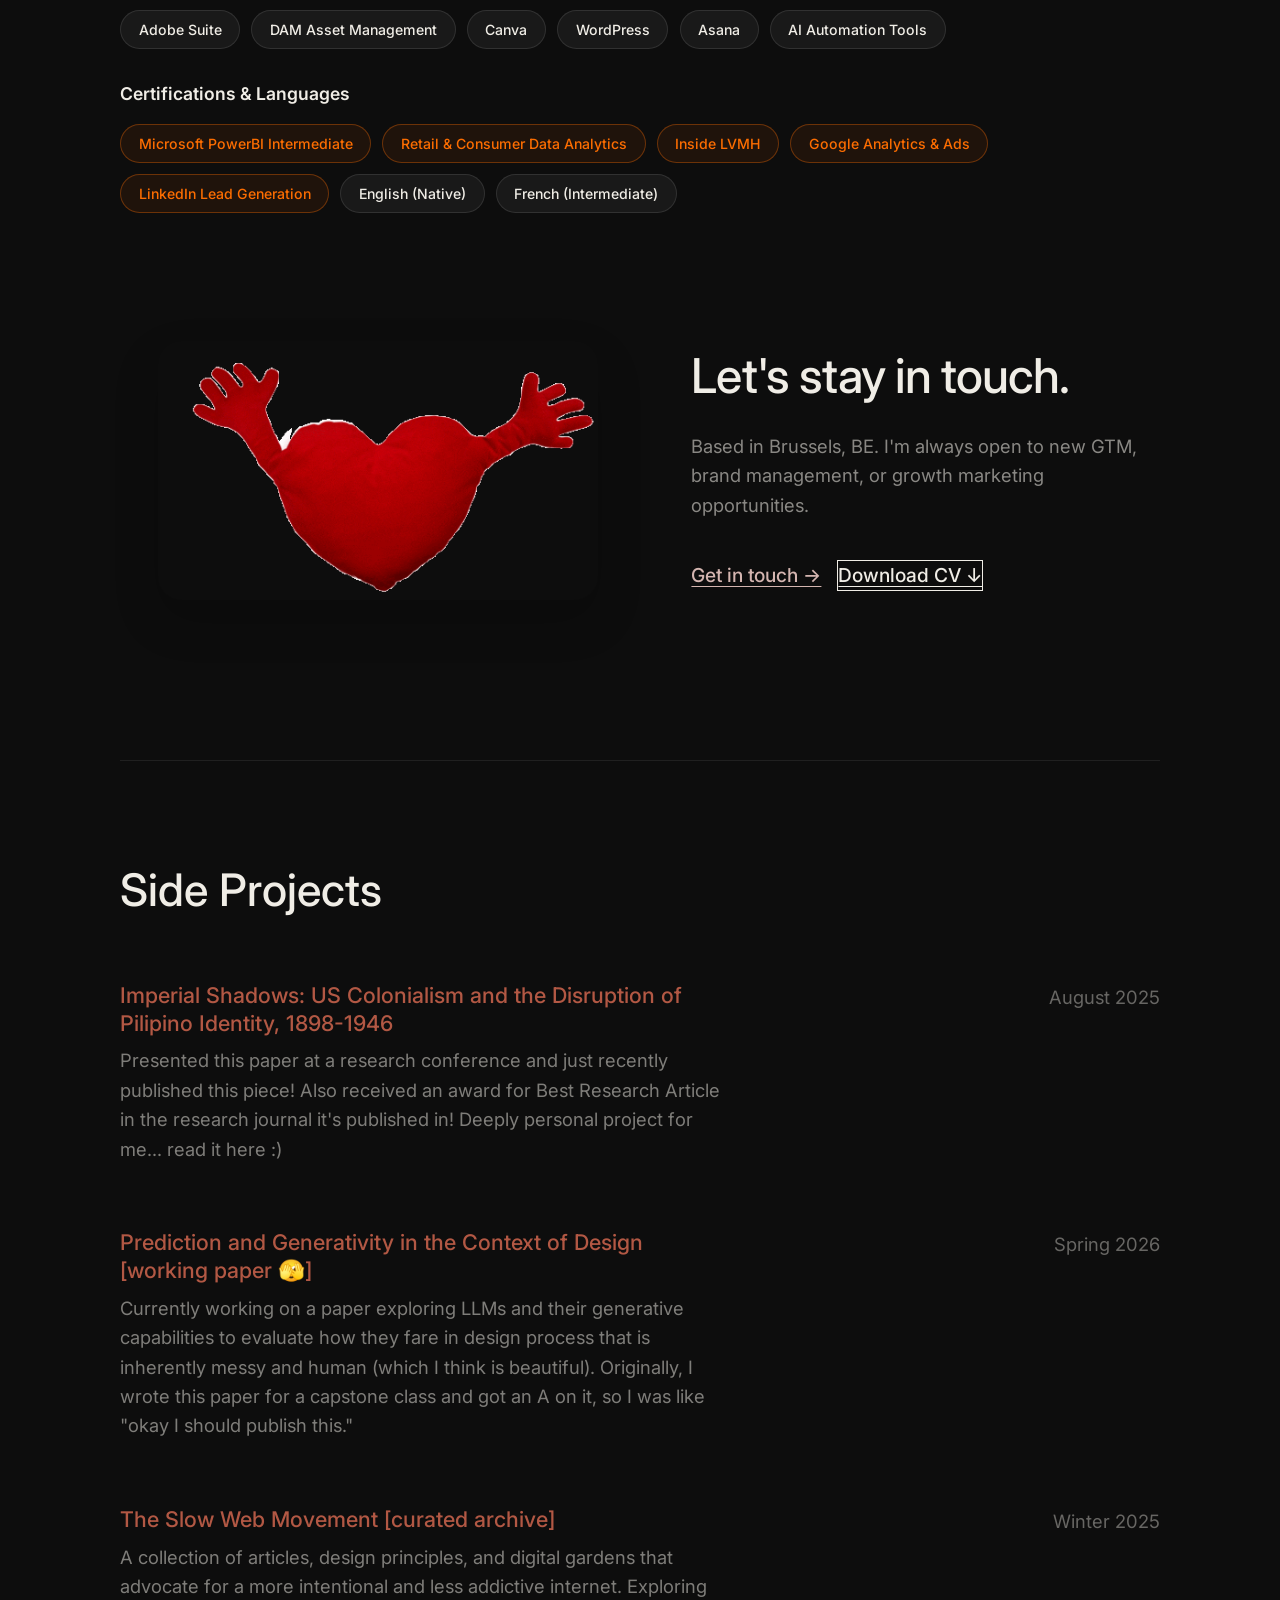
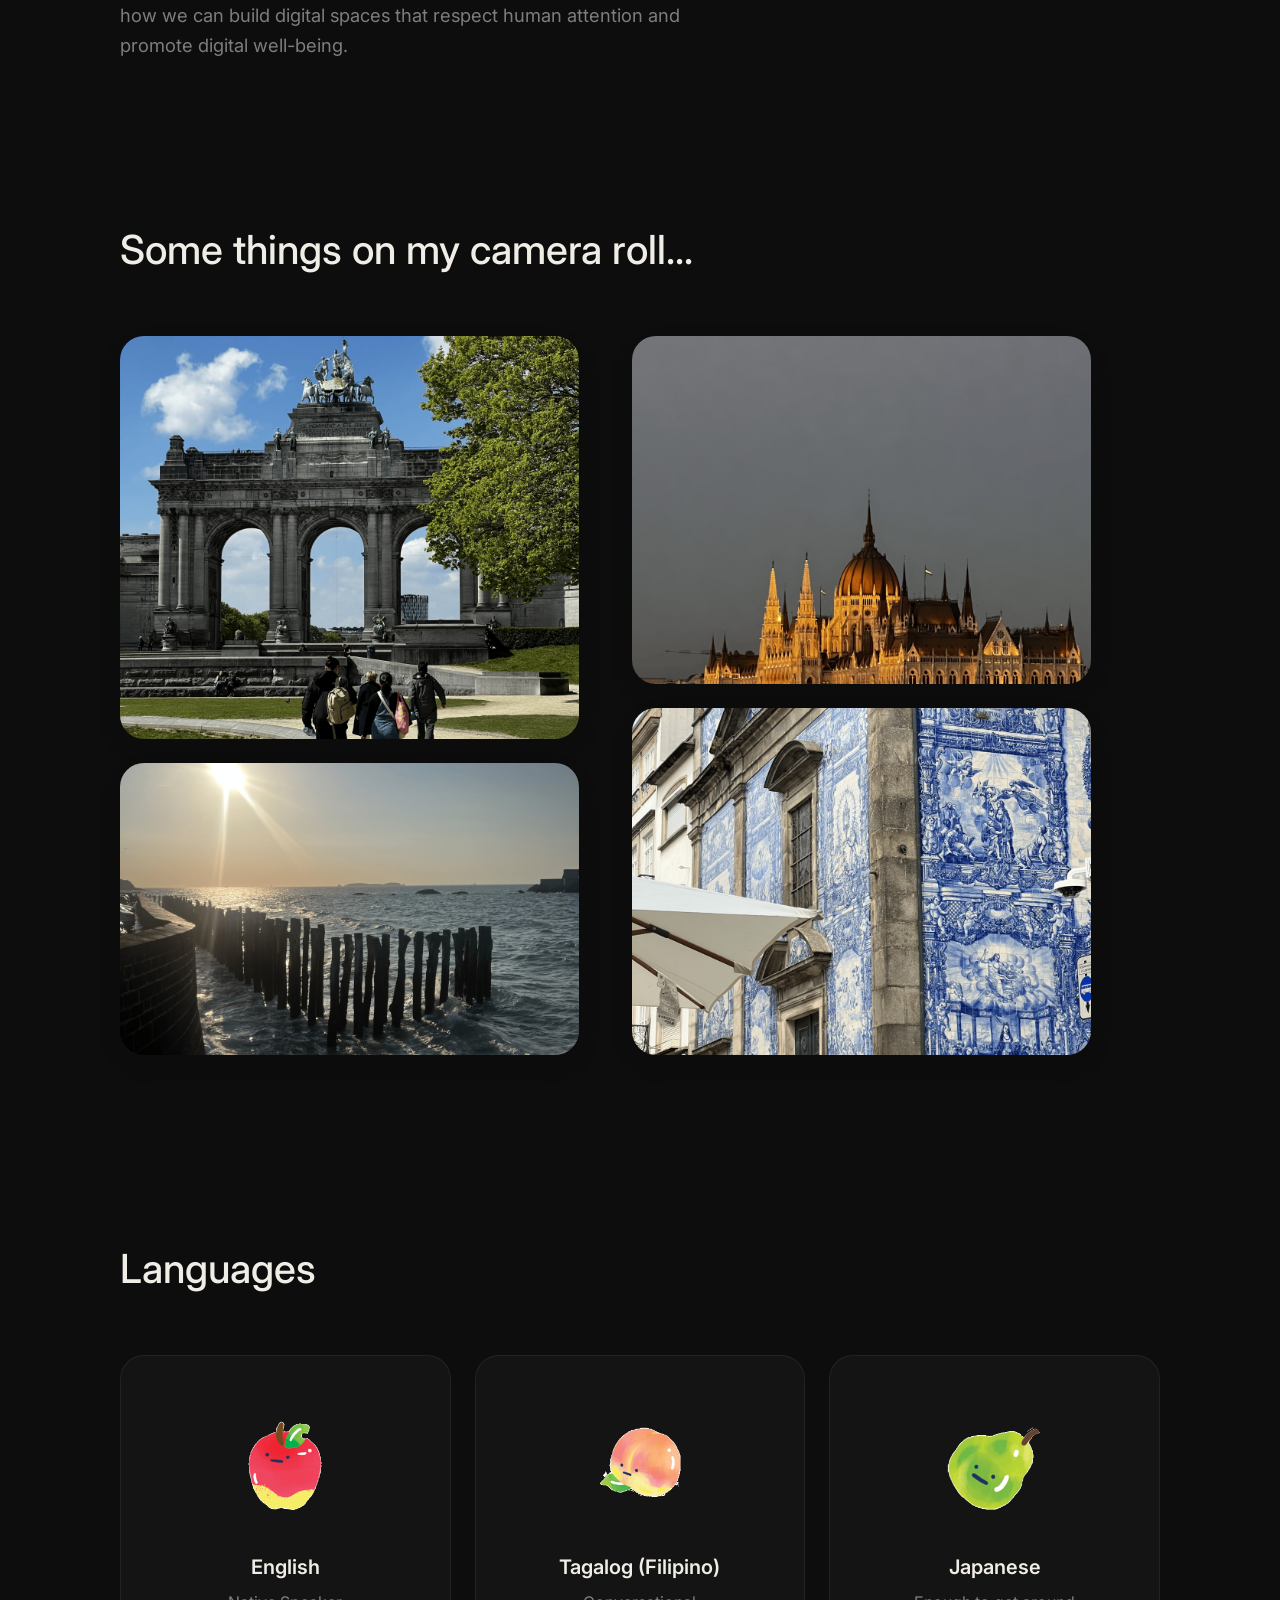
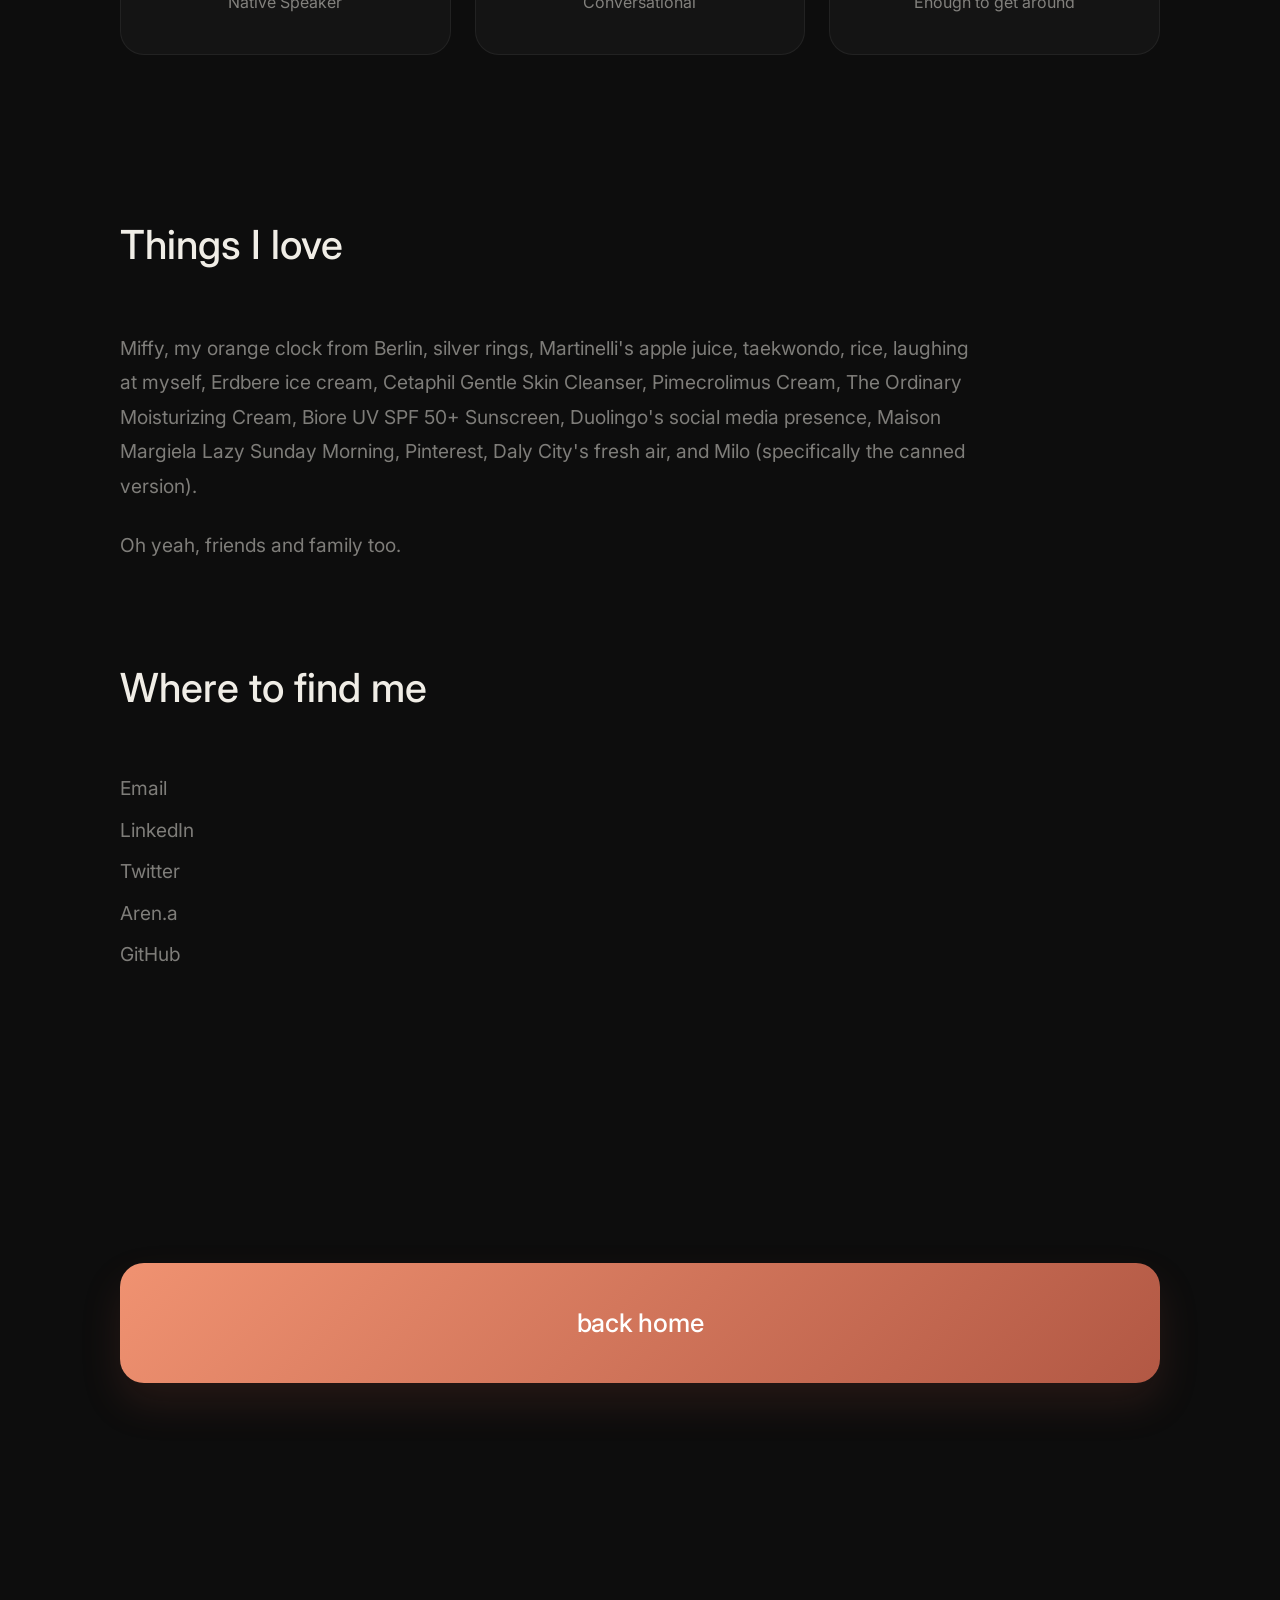
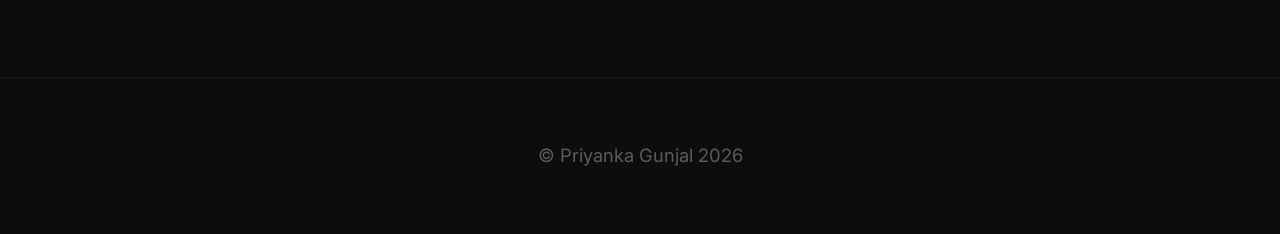
==== commit 5606389e: "Enhance menu design with full-bleed 3D torn paper edge strips, add local GIF assets, update dynamic " ====
--- a/about.html
+++ b/about.html
@@ -568,69 +568,22 @@
       </div>
     </div>
 
-    <!-- Floating Menu Overlay Modal -->
+    <!-- Full-Screen Seamless Watermark Menu Overlay -->
     <div class="notch-menu-overlay" id="notch-menu-overlay" aria-hidden="true">
-      <div class="notch-menu-header">
-        <span>Navigation</span>
-        <span>08 Pages</span>
+      <div class="menu-watermark-bg">
+        <div class="menu-watermark-grid"></div>
+        <div class="menu-watermark-glow"></div>
+        <div class="menu-watermark-text">PRIYANKA GUNJAL</div>
       </div>
       <div class="notch-list-container">
-        <a href="index.html" class="notch-list-item">
-          <div class="item-left">
-            <span class="item-index">01</span>
-            <span>Home</span>
-          </div>
-          <span class="item-arrow-badge">&rarr;</span>
-        </a>
-        <a href="about.html" class="notch-list-item">
-          <div class="item-left">
-            <span class="item-index">02</span>
-            <span>About</span>
-          </div>
-          <span class="item-arrow-badge">&rarr;</span>
-        </a>
-        <a href="project.html?id=lafoxbox" class="notch-list-item">
-          <div class="item-left">
-            <span class="item-index">03</span>
-            <span>La FoxBox</span>
-          </div>
-          <span class="item-arrow-badge">&rarr;</span>
-        </a>
-        <a href="project.html?id=nutellabakery" class="notch-list-item">
-          <div class="item-left">
-            <span class="item-index">04</span>
-            <span>Nutella Bakery</span>
-          </div>
-          <span class="item-arrow-badge">&rarr;</span>
-        </a>
-        <a href="project.html?id=schwarzkopf" class="notch-list-item">
-          <div class="item-left">
-            <span class="item-index">05</span>
-            <span>Schwarzkopf</span>
-          </div>
-          <span class="item-arrow-badge">&rarr;</span>
-        </a>
-        <a href="project.html?id=globalcolliance" class="notch-list-item">
-          <div class="item-left">
-            <span class="item-index">06</span>
-            <span>Global Colliance</span>
-          </div>
-          <span class="item-arrow-badge">&rarr;</span>
-        </a>
-        <a href="resume/PriyankaGunjal.CV_.docx.pdf" target="_blank" class="notch-list-item">
-          <div class="item-left">
-            <span class="item-index">07</span>
-            <span>Resume</span>
-          </div>
-          <span class="item-arrow-badge">&rarr;</span>
-        </a>
-        <a href="mailto:priyankagunjalx@gmail.com" class="notch-list-item">
-          <div class="item-left">
-            <span class="item-index">08</span>
-            <span>Contact</span>
-          </div>
-          <span class="item-arrow-badge">&rarr;</span>
-        </a>
+        <a href="index.html" class="notch-list-item"><span class="paper-strip">Home</span></a>
+        <a href="about.html" class="notch-list-item"><span class="paper-strip">About</span></a>
+        <a href="project.html?id=lafoxbox" class="notch-list-item"><span class="paper-strip">La FoxBox</span></a>
+        <a href="project.html?id=nutellabakery" class="notch-list-item"><span class="paper-strip">Nutella Bakery</span></a>
+        <a href="project.html?id=schwarzkopf" class="notch-list-item"><span class="paper-strip">Schwarzkopf</span></a>
+        <a href="project.html?id=globalcolliance" class="notch-list-item"><span class="paper-strip">Global Colliance</span></a>
+        <a href="resume/PriyankaGunjal.CV_.docx.pdf" target="_blank" class="notch-list-item"><span class="paper-strip">Resume / CV</span></a>
+        <a href="mailto:priyankagunjalx@gmail.com" class="notch-list-item"><span class="paper-strip">Contact</span></a>
       </div>
     </div>
 
@@ -884,7 +837,11 @@
       </section>
 
       <!-- Contact CTA Section -->
-      <section class="about-layout reverse fade-section">
+      <section class="about-layout fade-section">
+        <div class="giphy-box" style="border-radius: 24px; overflow: hidden; box-shadow: 0 20px 45px rgba(0, 0, 0, 0.18); max-width: 440px; justify-self: center;">
+          <img src="GIF/waving-heart.gif" alt="Let's stay in touch" style="width: 100%; height: auto; display: block; border-radius: 24px;" />
+        </div>
+
         <article class="about-text">
           <h2 class="headline">Let's stay in touch.</h2>
           <p class="bio-para">
@@ -899,27 +856,6 @@
             >
           </div>
         </article>
-
-        <div class="giphy-box">
-          <div
-            style="
-              width: 100%;
-              height: 0;
-              padding-bottom: 100%;
-              position: relative;
-            "
-          >
-            <iframe
-              src="https://giphy.com/embed/l4pTo0Wo83yK5mVSE"
-              width="100%"
-              height="100%"
-              style="position: absolute"
-              frameborder="0"
-              class="giphy-embed"
-              allowfullscreen
-            ></iframe>
-          </div>
-        </div>
       </section>
 
       <section class="side-projects-section">
@@ -1003,14 +939,7 @@
           <!-- English -->
           <div class="lang-card">
             <div class="lang-sticker">
-              <iframe
-                src="https://giphy.com/embed/JRnXIcDPENEnse5Yur"
-                width="140"
-                height="140"
-                style="border: none"
-                class="giphy-embed"
-                allowfullscreen
-              ></iframe>
+              <img src="GIF/english.gif" alt="English" style="width: 130px; height: 130px; object-fit: contain; border-radius: 16px;" />
             </div>
             <h3>English</h3>
             <p>Native Speaker</p>
@@ -1019,14 +948,7 @@
           <!-- Tagalog -->
           <div class="lang-card">
             <div class="lang-sticker">
-              <iframe
-                src="https://giphy.com/embed/dZY2f9rdoMrLkYhx85"
-                width="140"
-                height="140"
-                style="border: none"
-                class="giphy-embed"
-                allowfullscreen
-              ></iframe>
+              <img src="GIF/tagalog.gif" alt="Tagalog" style="width: 130px; height: 130px; object-fit: contain; border-radius: 16px;" />
             </div>
             <h3>Tagalog (Filipino)</h3>
             <p>Conversational</p>
@@ -1035,14 +957,7 @@
           <!-- Japanese -->
           <div class="lang-card">
             <div class="lang-sticker">
-              <iframe
-                src="https://giphy.com/embed/JorvK51GcEqxZDQEF2"
-                width="140"
-                height="140"
-                style="border: none"
-                class="giphy-embed"
-                allowfullscreen
-              ></iframe>
+              <img src="GIF/japanese.gif" alt="Japanese" style="width: 130px; height: 130px; object-fit: contain; border-radius: 16px;" />
             </div>
             <h3>Japanese</h3>
             <p>Enough to get around</p>
--- a/style.css
+++ b/style.css
@@ -1541,22 +1541,20 @@
 }
 
 /* ─────────────────────────────────────────────────────────
-   FLOATING NOTCH MENU OVERLAY (Rich Glassmorphic #fc6d00 Modal)
+   FLOATING NOTCH MENU OVERLAY (Full-Bleed Torn Paper Edge Strips)
    ───────────────────────────────────────────────────────── */
 .notch-menu-overlay {
   position: fixed;
-  top: 62px;
+  top: 55px;
   left: 50%;
   transform: translateX(-50%) translateY(-15px) scale(0.95);
   z-index: 10001;
-  width: min(90vw, 340px);
-  background: linear-gradient(145deg, #ff7810 0%, #fc6d00 50%, #e45800 100%);
-  border: 1px solid rgba(255, 255, 255, 0.3);
+  width: min(92vw, 420px);
+  background: linear-gradient(140deg, #ff7b15 0%, #fc6d00 50%, #e05500 100%) !important;
+  border: 1px solid rgba(255, 255, 255, 0.4);
   border-radius: 26px;
-  padding: 1.2rem 1.1rem;
-  box-shadow: 0 24px 55px rgba(252, 109, 0, 0.45), 
-              0 12px 30px rgba(0, 0, 0, 0.35),
-              inset 0 1px 1px rgba(255, 255, 255, 0.4);
+  padding: 1.6rem 0;
+  box-shadow: 0 28px 65px rgba(252, 109, 0, 0.55), 0 14px 35px rgba(0, 0, 0, 0.45);
   opacity: 0;
   visibility: hidden;
   pointer-events: none;
@@ -1566,16 +1564,10 @@
   overflow: hidden;
 }
 
-/* Subtle background radial sheen overlay */
-.notch-menu-overlay::before {
-  content: "";
-  position: absolute;
-  top: -50%;
-  left: -50%;
-  width: 200%;
-  height: 200%;
-  background: radial-gradient(circle at 50% 20%, rgba(255, 255, 255, 0.18) 0%, transparent 50%);
-  pointer-events: none;
+body.light-theme .notch-menu-overlay {
+  background: linear-gradient(140deg, #ff7b15 0%, #fc6d00 50%, #e05500 100%) !important;
+  border: 1px solid rgba(255, 255, 255, 0.4);
+  box-shadow: 0 28px 65px rgba(252, 109, 0, 0.45), 0 14px 35px rgba(0, 0, 0, 0.28);
 }
 
 .notch-menu-overlay.is-open {
@@ -1585,86 +1577,119 @@
   transform: translateX(-50%) translateY(0) scale(1);
 }
 
-.notch-menu-header {
-  display: flex;
-  align-items: center;
-  justify-content: space-between;
-  padding: 0 0.5rem 0.6rem 0.5rem;
-  margin-bottom: 0.5rem;
-  border-bottom: 1px solid rgba(255, 255, 255, 0.18);
+/* Watermark backdrop inside menu */
+.menu-watermark-bg {
+  position: absolute;
+  inset: 0;
+  pointer-events: none;
+  user-select: none;
+  overflow: hidden;
+  z-index: 0;
+}
+
+.menu-watermark-text {
+  position: absolute;
+  top: 50%;
+  left: 50%;
+  transform: translate(-50%, -50%) rotate(-8deg);
+  font-family: var(--font-serif);
+  font-size: 6rem;
+  font-weight: 700;
+  line-height: 0.9;
+  text-transform: uppercase;
+  color: transparent;
+  -webkit-text-stroke: 1.8px rgba(255, 255, 255, 0.22);
+  white-space: nowrap;
+}
+
+.menu-watermark-grid {
+  position: absolute;
+  inset: 0;
+  background-image: radial-gradient(rgba(255, 255, 255, 0.12) 1px, transparent 1px);
+  background-size: 24px 24px;
+}
+
+.notch-list-container {
+  display: flex;
+  flex-direction: column;
+  align-items: stretch;
+  justify-content: center;
+  gap: 0.45rem;
   position: relative;
   z-index: 1;
-}
-
-.notch-menu-header span {
-  font-family: var(--font-sans);
-  font-size: 0.7rem;
-  font-weight: 700;
-  letter-spacing: 0.18em;
-  color: rgba(255, 255, 255, 0.88);
-  text-transform: uppercase;
-}
-
-.notch-list-container {
-  display: flex;
-  flex-direction: column;
-  gap: 0.4rem;
-  position: relative;
-  z-index: 1;
-}
-
+  width: 100%;
+  padding: 0;
+}
+
+/* Full-bleed torn paper link items touching left and right edges */
 .notch-list-item {
-  display: flex;
-  align-items: center;
-  justify-content: space-between;
-  padding: 0.75rem 1rem;
-  border-radius: 16px;
-  text-decoration: none;
-  color: #ffffff;
-  font-family: var(--font-sans);
-  font-size: 1rem;
-  font-weight: 600;
-  letter-spacing: 0.02em;
-  background: rgba(255, 255, 255, 0.06);
-  border: 1px solid rgba(255, 255, 255, 0.1);
-  transition: all 0.28s cubic-bezier(0.16, 1, 0.3, 1);
-}
-
-.notch-list-item .item-left {
-  display: flex;
-  align-items: center;
-  gap: 0.75rem;
-}
-
-.notch-list-item .item-index {
-  font-size: 0.75rem;
-  font-weight: 700;
-  color: rgba(255, 255, 255, 0.6);
-  min-width: 18px;
-}
-
-.notch-list-item:hover {
-  background: rgba(255, 255, 255, 0.22);
-  border-color: rgba(255, 255, 255, 0.45);
-  transform: translateX(4px);
-  box-shadow: 0 6px 16px rgba(0, 0, 0, 0.15);
-}
-
-.notch-list-item:hover .item-index {
-  color: #ffffff;
-}
-
-.notch-list-item .item-arrow-badge {
   display: flex;
   align-items: center;
   justify-content: center;
-  width: 26px;
-  height: 26px;
-  border-radius: 50%;
-  background: rgba(255, 255, 255, 0.14);
-  font-size: 0.9rem;
-  color: #ffffff;
-  transition: all 0.25s ease;
+  text-decoration: none;
+  width: 100%;
+  padding: 0;
+  margin: 0;
+  border-radius: 0 !important;
+  border: none !important;
+  background: transparent !important;
+  box-shadow: none !important;
+  pointer-events: auto;
+  position: relative;
+  z-index: 2;
+}
+
+.notch-list-item .paper-strip {
+  display: flex;
+  align-items: center;
+  justify-content: center;
+  width: 100%;
+  text-align: center;
+  background: linear-gradient(180deg, #ffffff 0%, #f6f3e8 100%);
+  color: #d65500;
+  font-family: var(--font-sans);
+  font-size: 1.05rem;
+  font-weight: 800;
+  letter-spacing: 0.08em;
+  text-transform: uppercase;
+  padding: 0.75rem 1.5rem;
+  pointer-events: none;
+  filter: drop-shadow(0 4px 6px rgba(0, 0, 0, 0.4));
+  transition: color 0.15s ease, background 0.15s ease;
+}
+
+/* Organic irregular torn paper edge clip-path running 100% edge-to-edge */
+.notch-list-item:nth-child(4n+1) .paper-strip {
+  clip-path: polygon(
+    0% 3px, 3% 0px, 8% 4px, 14% 1px, 20% 5px, 27% 1px, 33% 4px, 40% 0px, 47% 5px, 54% 1px, 61% 4px, 68% 0px, 75% 5px, 82% 1px, 89% 4px, 95% 0px, 100% 3px,
+    100% calc(100% - 3px), 96% 100%, 90% calc(100% - 4px), 83% 100%, 76% calc(100% - 3px), 69% 100%, 62% calc(100% - 5px), 55% 100%, 48% calc(100% - 3px), 41% 100%, 34% calc(100% - 4px), 27% 100%, 20% calc(100% - 3px), 13% 100%, 6% calc(100% - 4px), 0% 100%
+  );
+}
+
+.notch-list-item:nth-child(4n+2) .paper-strip {
+  clip-path: polygon(
+    0% 1px, 4% 4px, 10% 0px, 16% 5px, 22% 1px, 29% 4px, 35% 0px, 42% 5px, 49% 1px, 56% 4px, 63% 0px, 70% 5px, 77% 1px, 84% 4px, 91% 0px, 97% 4px, 100% 1px,
+    100% 100%, 94% calc(100% - 4px), 87% 100%, 80% calc(100% - 3px), 73% 100%, 66% calc(100% - 5px), 59% 100%, 52% calc(100% - 3px), 45% 100%, 38% calc(100% - 4px), 31% 100%, 24% calc(100% - 3px), 17% 100%, 10% calc(100% - 4px), 0% calc(100% - 2px)
+  );
+}
+
+.notch-list-item:nth-child(4n+3) .paper-strip {
+  clip-path: polygon(
+    0% 4px, 6% 1px, 12% 5px, 18% 0px, 25% 4px, 31% 1px, 38% 5px, 44% 0px, 51% 4px, 57% 1px, 64% 5px, 71% 0px, 78% 4px, 85% 1px, 92% 5px, 98% 0px, 100% 4px,
+    100% calc(100% - 2px), 93% 100%, 86% calc(100% - 5px), 79% 100%, 72% calc(100% - 3px), 65% 100%, 58% calc(100% - 4px), 51% 100%, 44% calc(100% - 3px), 37% 100%, 30% calc(100% - 5px), 23% 100%, 16% calc(100% - 3px), 9% 100%, 0% calc(100% - 4px)
+  );
+}
+
+.notch-list-item:nth-child(4n+4) .paper-strip {
+  clip-path: polygon(
+    0% 2px, 5% 5px, 11% 0px, 17% 4px, 24% 1px, 30% 5px, 37% 0px, 43% 4px, 50% 1px, 57% 5px, 63% 0px, 70% 4px, 76% 1px, 83% 5px, 90% 0px, 96% 4px, 100% 2px,
+    100% calc(100% - 4px), 95% 100%, 88% calc(100% - 3px), 81% 100%, 74% calc(100% - 5px), 67% 100%, 60% calc(100% - 3px), 53% 100%, 46% calc(100% - 4px), 39% 100%, 32% calc(100% - 3px), 25% 100%, 18% calc(100% - 5px), 11% 100%, 0% calc(100% - 2px)
+  );
+}
+
+.notch-list-item:hover .paper-strip {
+  background: #ffffff;
+  color: #fc6d00;
 }
 
 .notch-list-item:hover .item-arrow-badge {
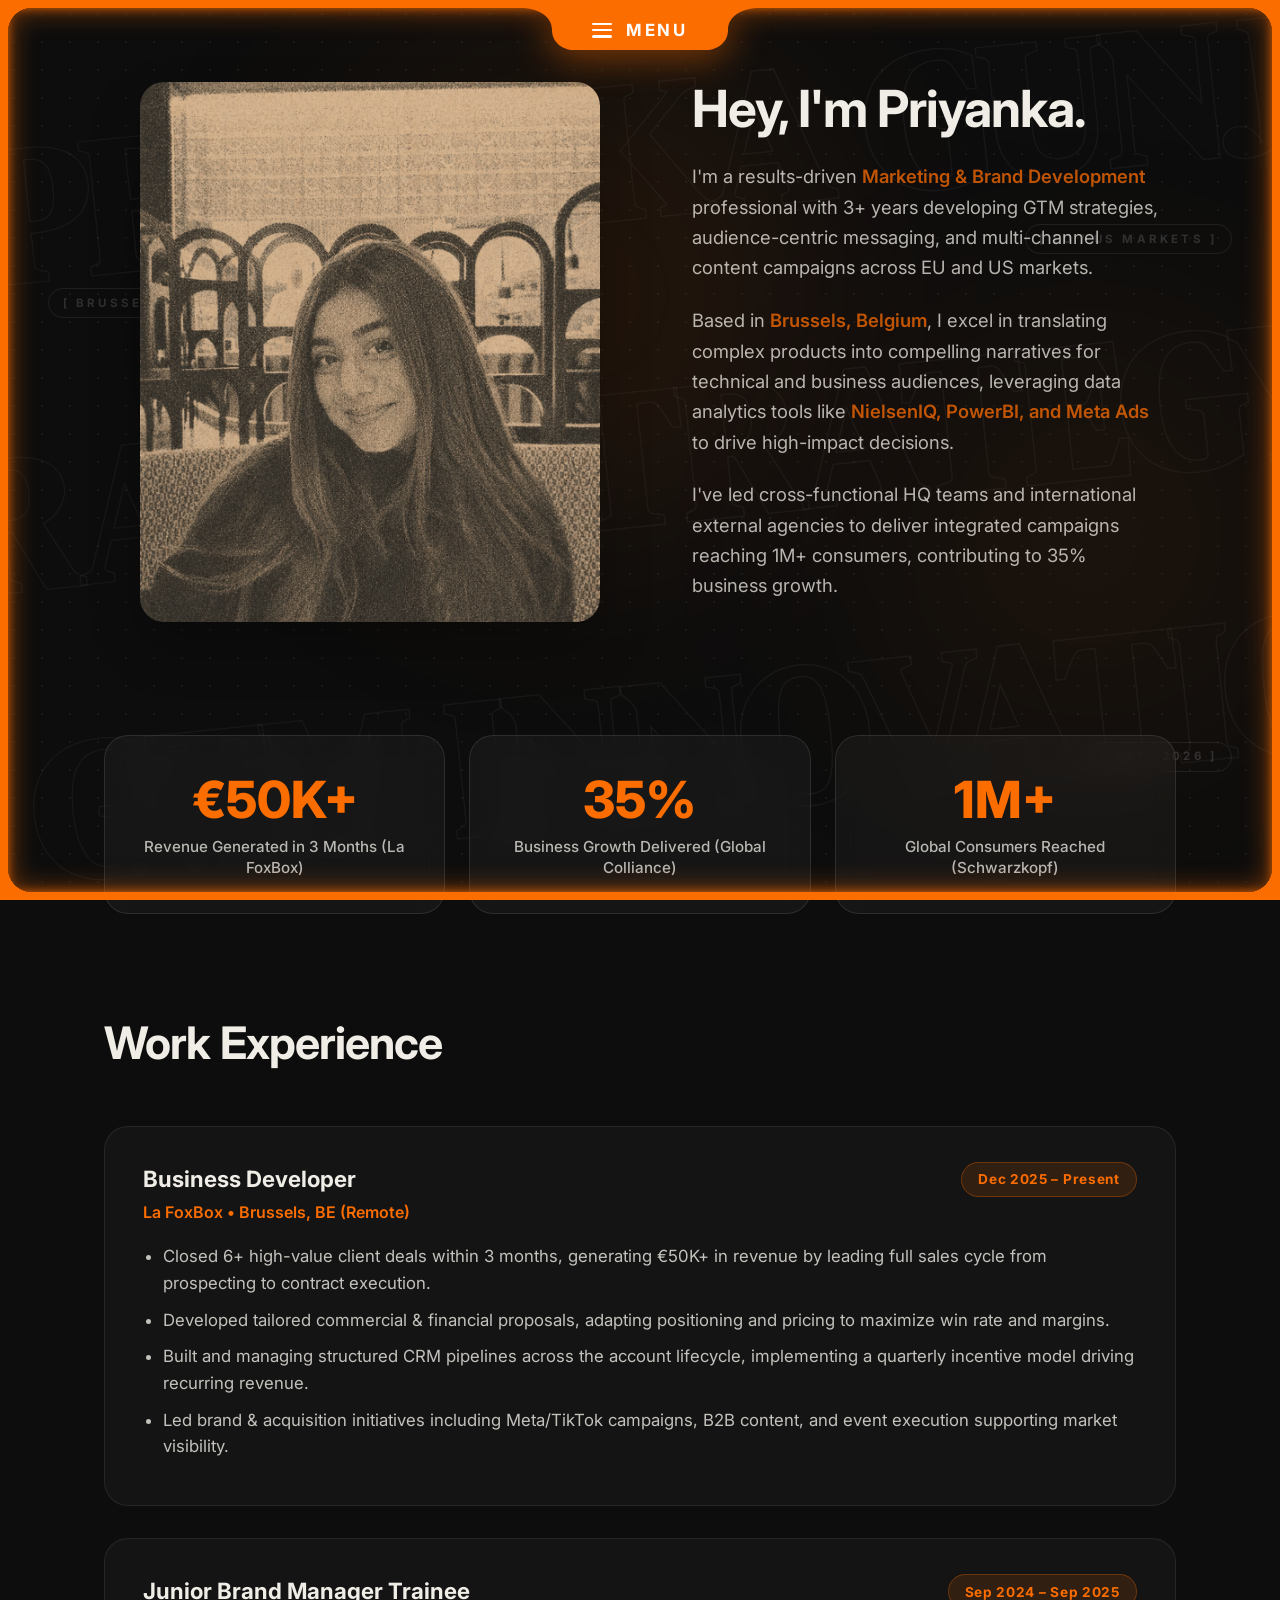
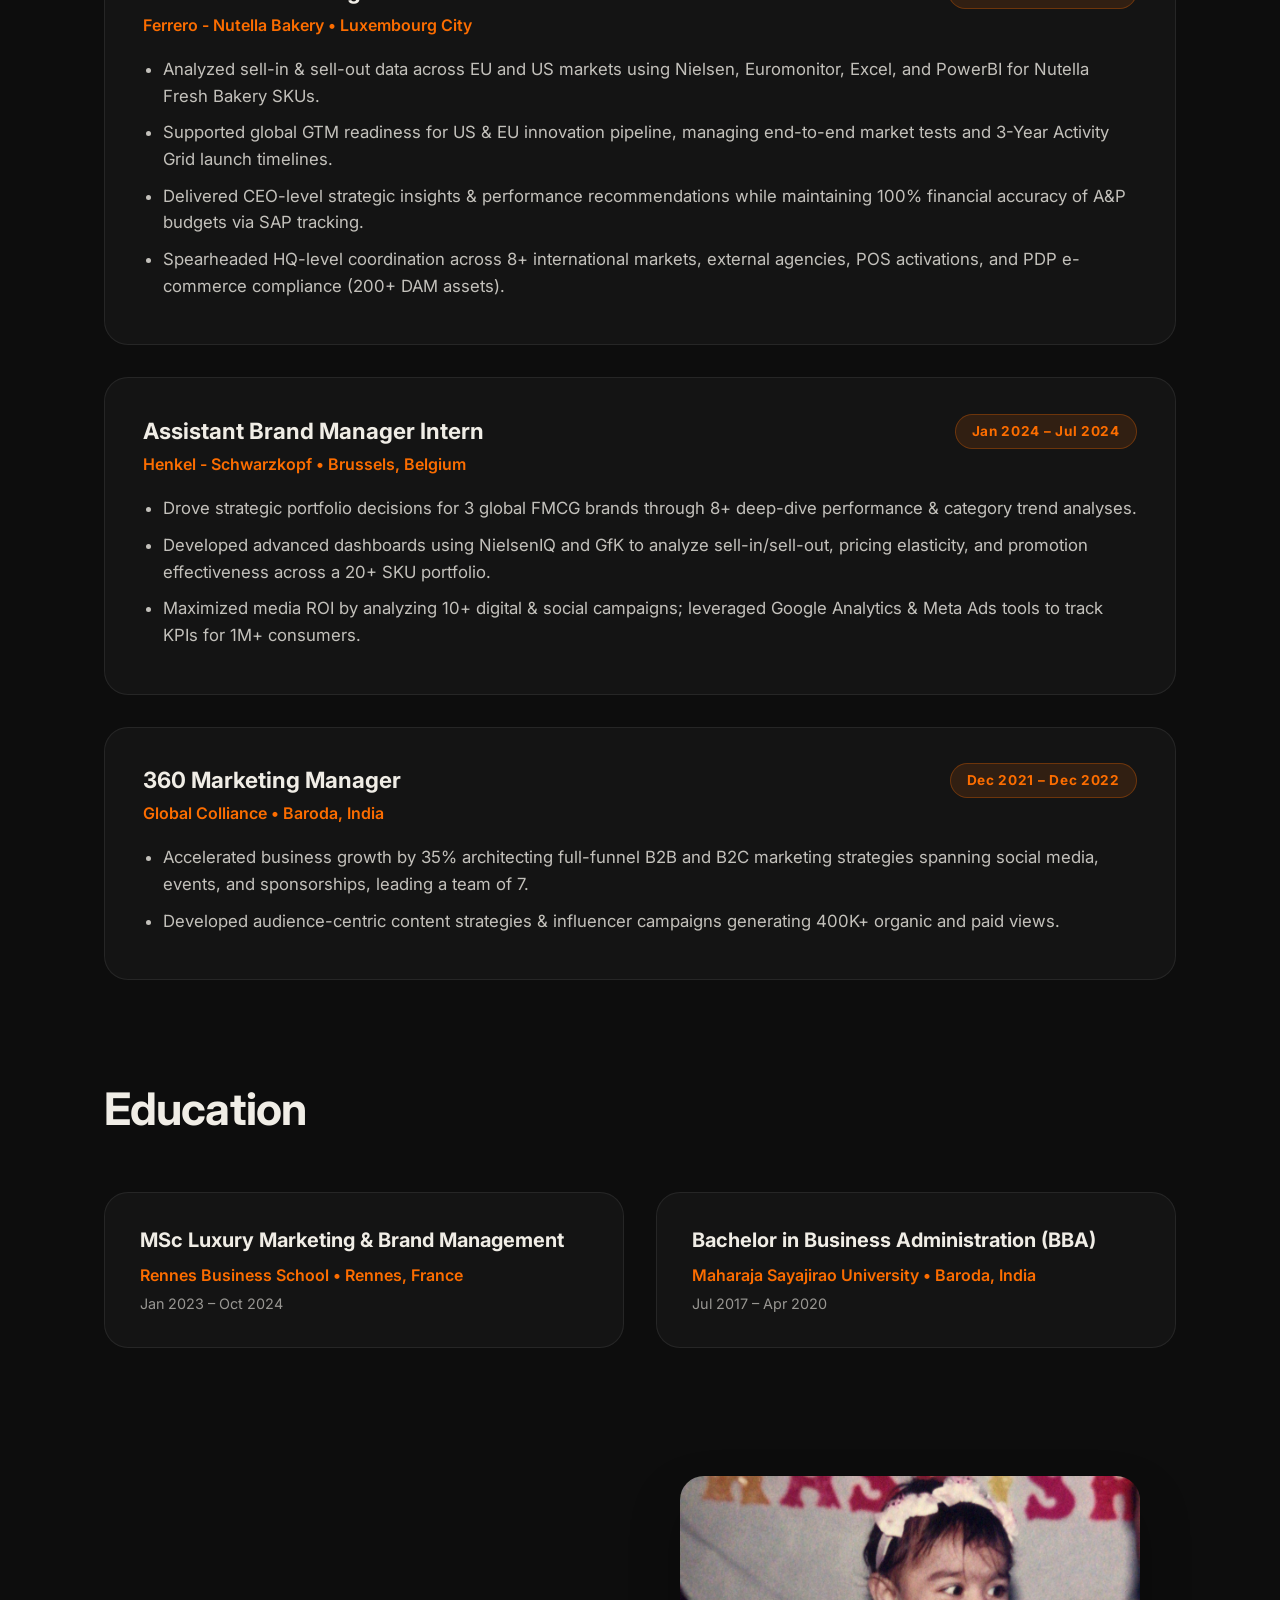
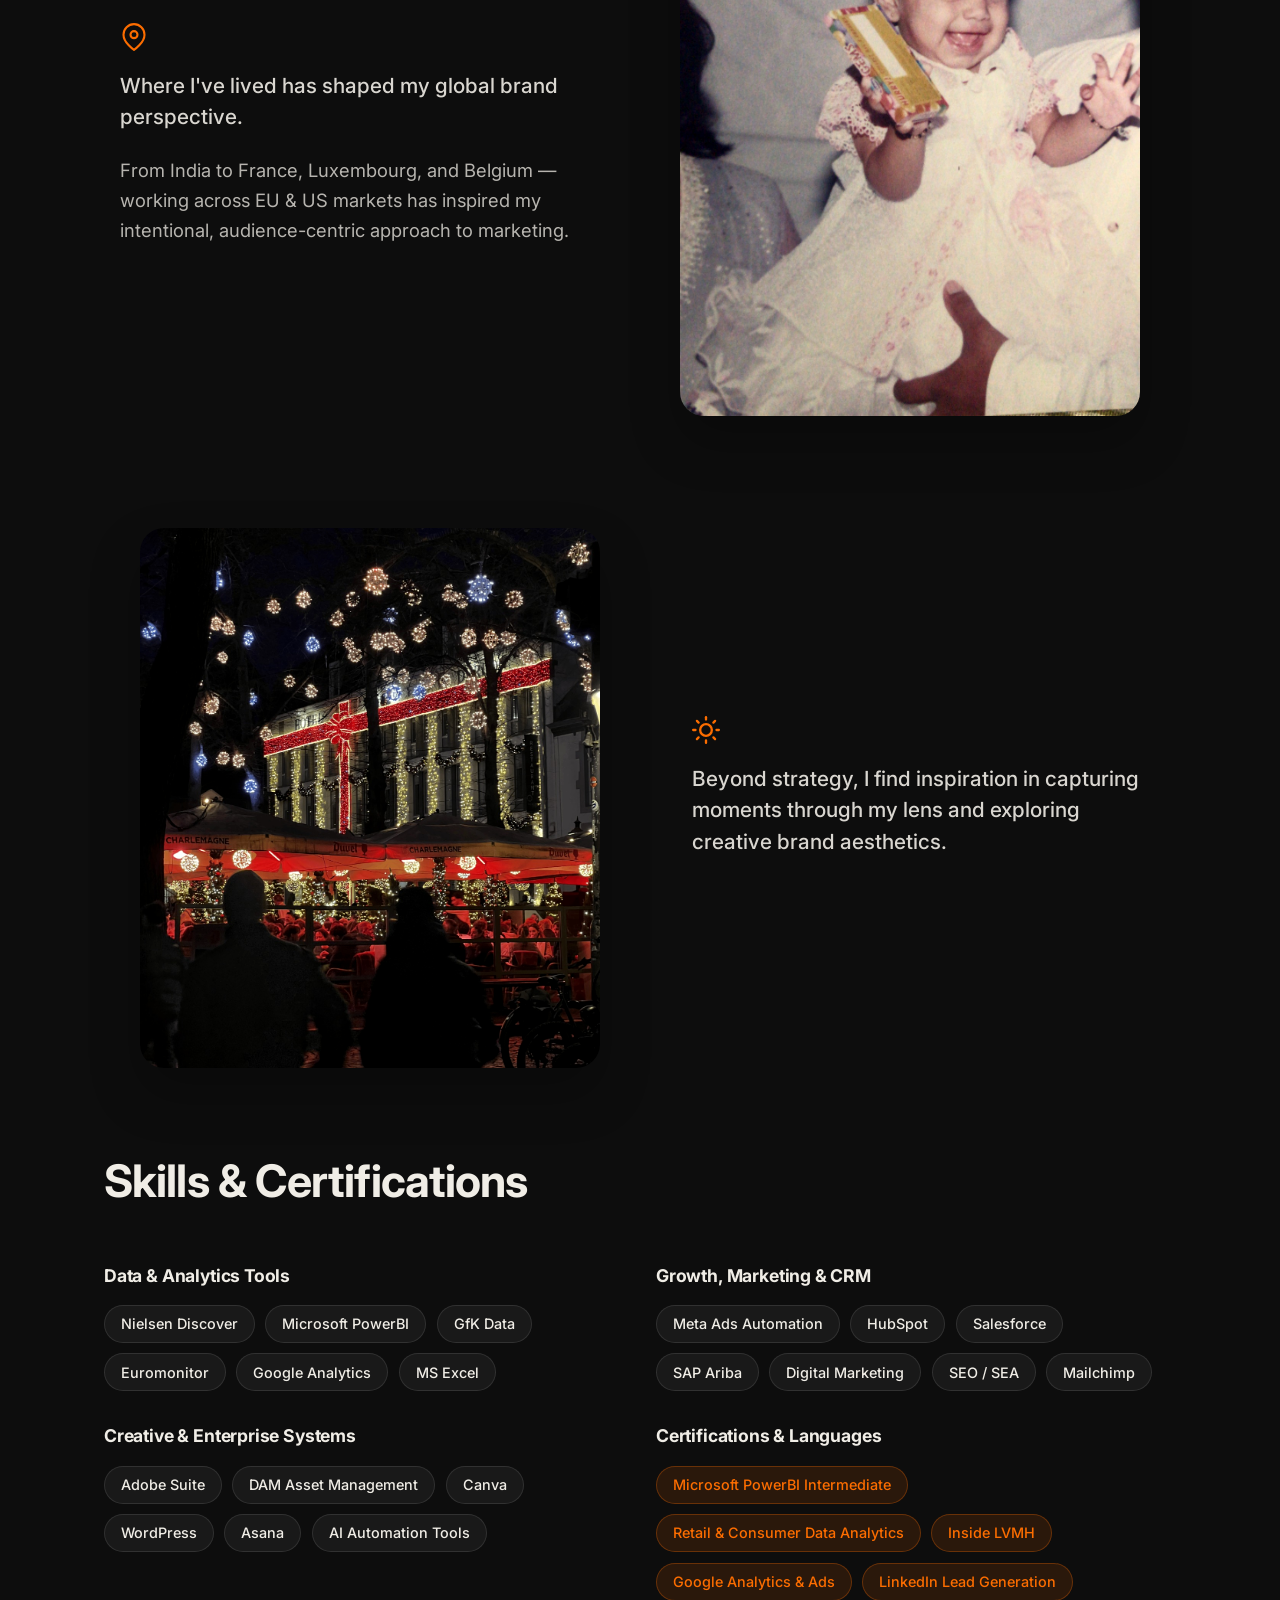
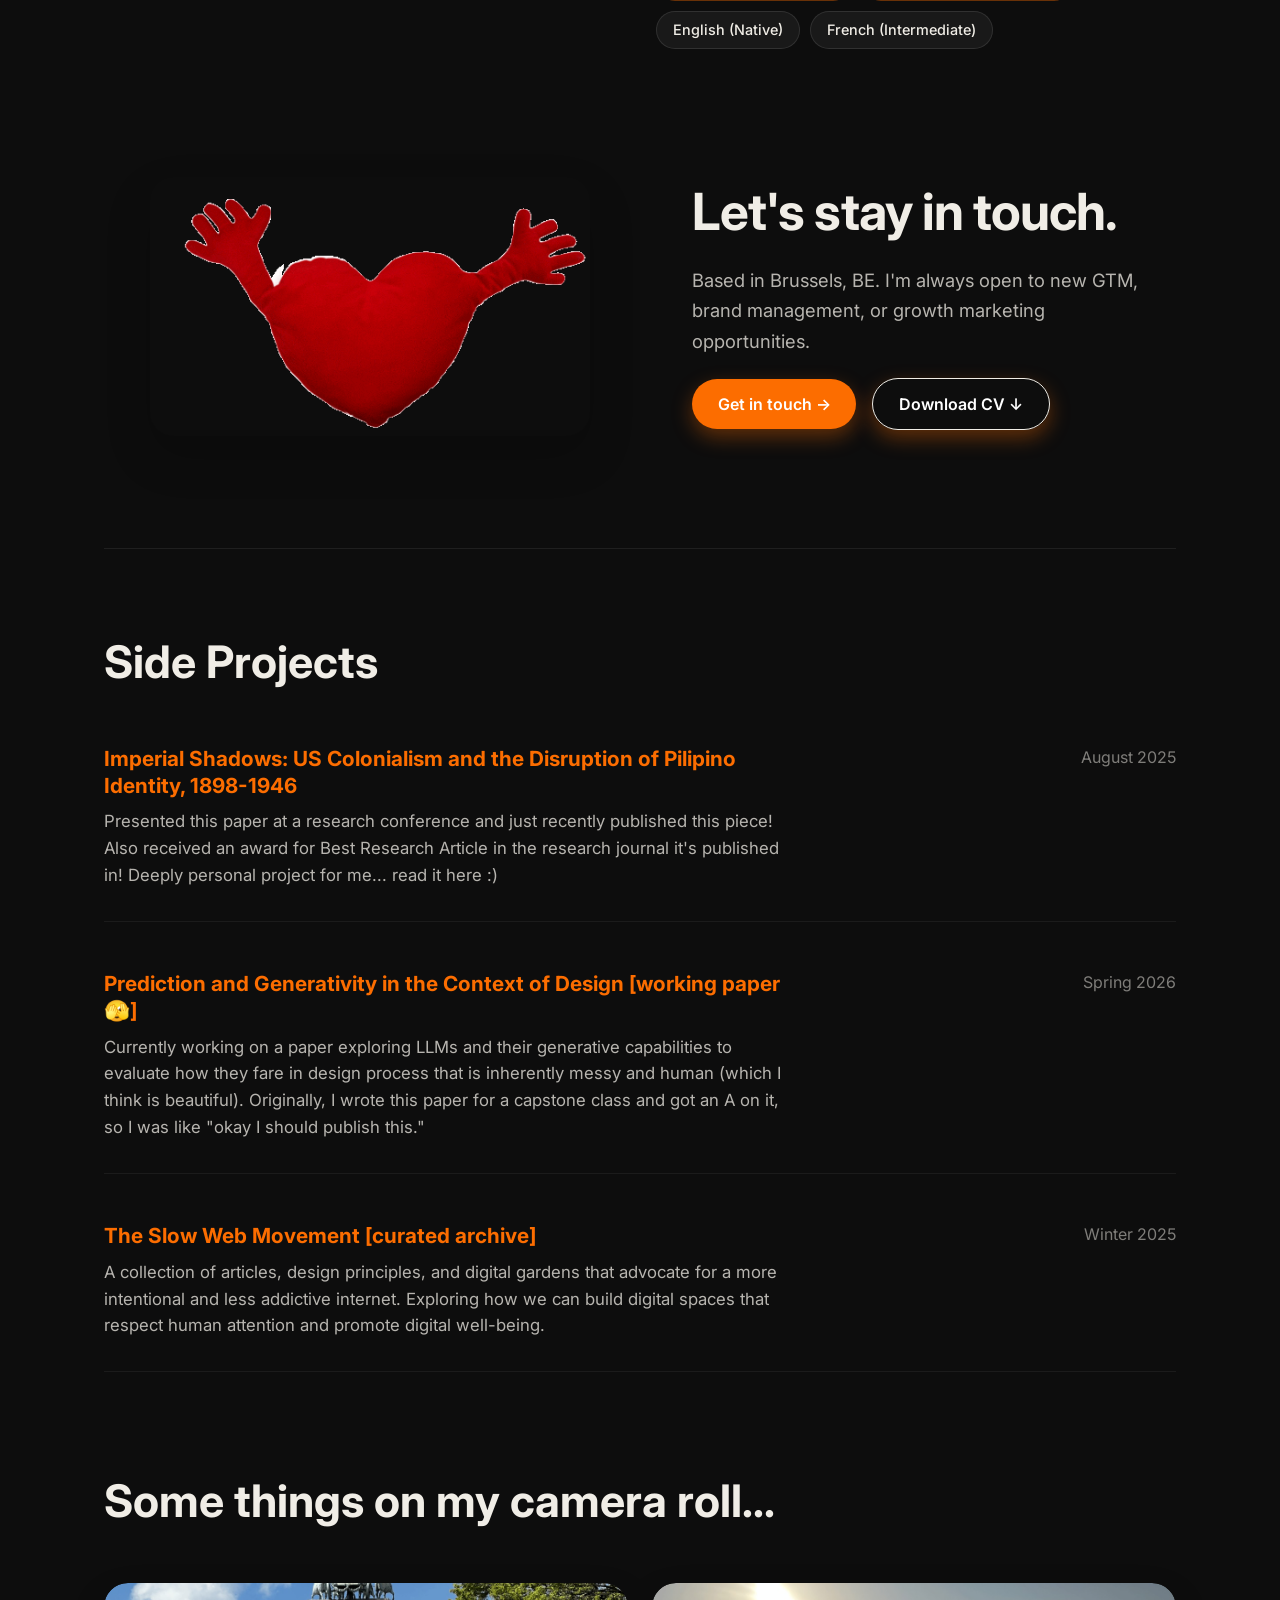
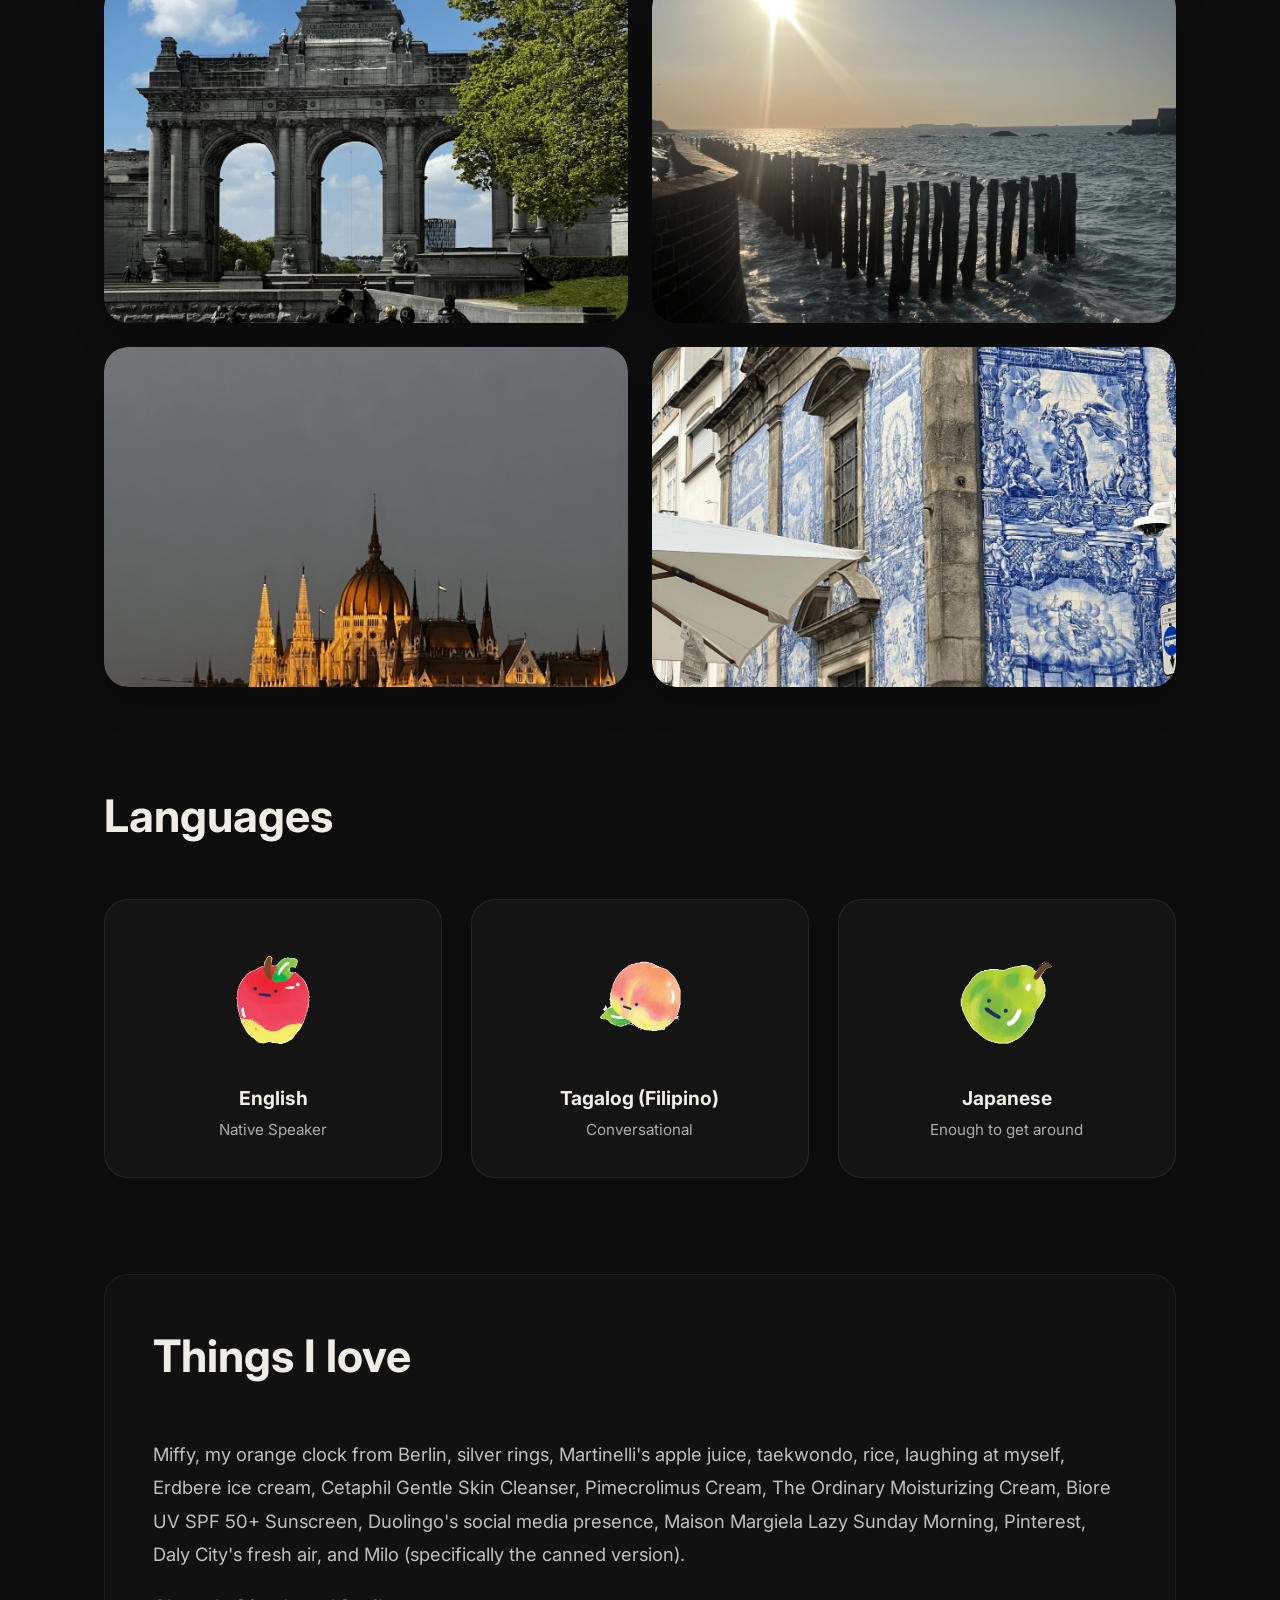
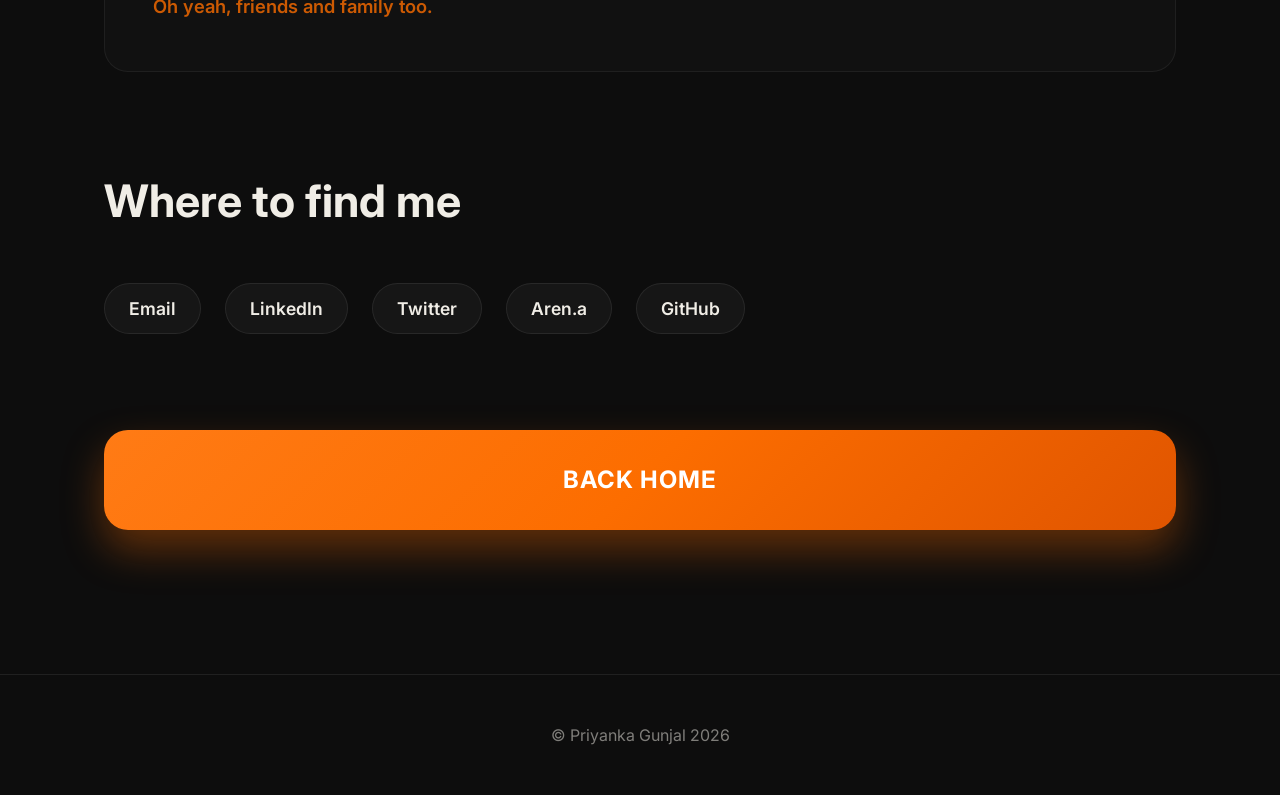
==== commit a0154c44: "Restructure about.html architecture, consolidate CSS, and fix subpage vertical scrolling" ====
--- a/about.html
+++ b/about.html
@@ -11,525 +11,6 @@
       rel="stylesheet"
     />
     <link rel="stylesheet" href="style.css" />
-    <style>
-      /* Quiet Luxury About Page - Inspired by Janelle Amores */
-      body {
-        overflow-x: hidden;
-        overflow-y: scroll;
-        height: auto;
-        padding: 0;
-        margin: 0;
-        background-color: var(--bg-color);
-        color: var(--text-color);
-      }
-
-      .about-wrapper {
-        max-width: 1200px;
-        margin: 0 auto;
-        padding: 3rem 5rem 4rem 5rem;
-        min-height: 100vh;
-      }
-
-      /* Layout Grid */
-      .about-layout {
-        display: grid;
-        grid-template-columns: 1.1fr 1fr;
-        gap: 3.5rem;
-        align-items: center;
-        padding-top: 2rem;
-        margin-bottom: 10rem;
-      }
-
-      .about-layout.reverse {
-        grid-template-columns: 1fr 1.1fr;
-        margin-bottom: 6rem;
-      }
-
-      .about-image-box {
-        position: relative;
-        border-radius: 24px;
-        overflow: hidden;
-        box-shadow: 0 25px 50px rgba(0, 0, 0, 0.1);
-        width: 460px;
-        height: 552px;
-        flex-shrink: 0;
-      }
-
-      .about-layout.reverse .about-image-box {
-        order: 2;
-      }
-      .about-layout.reverse .about-text {
-        order: 1;
-      }
-
-      .about-image-box:hover {
-        transform: scale(1.03);
-      }
-
-      .about-image-box img {
-        width: 100%;
-        height: 100%;
-        object-fit: cover;
-        display: block;
-        filter: grayscale(10%) contrast(1.05);
-        transition: transform 0.8s cubic-bezier(0.23, 1, 0.32, 1);
-      }
-
-      /* Typography */
-      .about-text {
-        padding-right: 1rem;
-      }
-
-      .about-layout.reverse .about-text {
-        padding-right: 0;
-        padding-left: 1rem;
-      }
-
-      .headline {
-        font-family: var(--font-sans);
-        font-size: clamp(2rem, 4vw, 3rem);
-        font-weight: 500;
-        line-height: 1.1;
-        margin-bottom: 1.8rem;
-        color: var(--text-color);
-        letter-spacing: -0.02em;
-      }
-
-      .bio-para {
-        font-family: var(--font-sans);
-        font-size: 1.15rem;
-        line-height: 1.6;
-        margin-bottom: 1.5rem;
-        color: var(--text-color);
-        opacity: 0.55;
-        font-weight: 400;
-        max-width: 480px;
-      }
-
-      .bio-para.highlight {
-        font-size: 1.3rem;
-        opacity: 0.8;
-        margin-top: 1rem;
-      }
-
-      .icon-box {
-        margin-bottom: 1.5rem;
-        color: var(--accent-color);
-        opacity: 0.8;
-      }
-
-      body.light-theme .bio-para {
-        opacity: 0.7;
-      }
-
-      /* Responsive */
-      @media (max-width: 950px) {
-        .about-layout,
-        .about-layout.reverse {
-          grid-template-columns: 1fr;
-          gap: 4rem;
-          text-align: left;
-          padding-top: 1rem;
-          margin-bottom: 6rem;
-        }
-        .about-layout.reverse .about-image-box {
-          order: 1;
-        }
-        .about-layout.reverse .about-text {
-          order: 2;
-          padding-left: 0;
-        }
-        .headline {
-          font-size: 2.8rem;
-        }
-        .about-image-box {
-          width: 100%;
-          max-width: 460px;
-          height: auto;
-          aspect-ratio: 460/552;
-          margin: 0 auto;
-        }
-        .giphy-box {
-          width: 100% !important;
-          max-width: 460px;
-          margin: 0 auto;
-        }
-      }
-
-      /* GIPHY Box Styling */
-      .giphy-box {
-        width: 460px;
-        height: auto;
-        border-radius: 24px;
-        overflow: hidden;
-        flex-shrink: 0;
-      }
-
-      .cta-link-btn {
-        display: inline-block;
-        margin-top: 1rem;
-        font-size: 1.2rem;
-        font-weight: 500;
-        color: var(--accent-color);
-        text-decoration: underline;
-        text-underline-offset: 4px;
-        transition: var(--transition);
-      }
-      .cta-link-btn:hover {
-        opacity: 0.8;
-        transform: translateX(5px);
-      }
-
-      .side-projects-section {
-        border-top: 1px solid rgba(255, 255, 255, 0.08);
-        padding-top: 6rem;
-        margin-top: 4rem;
-      }
-
-      body.light-theme .side-projects-section {
-        border-top-color: rgba(0, 0, 0, 0.08);
-      }
-
-      .side-projects-title {
-        font-family: var(--font-sans);
-        font-size: 2.8rem;
-        font-weight: 500;
-        margin-bottom: 3.5rem;
-        color: var(--text-color);
-      }
-
-      .project-row {
-        display: flex;
-        justify-content: space-between;
-        align-items: flex-start;
-        margin-bottom: 4rem;
-        gap: 2rem;
-      }
-
-      .project-info {
-        max-width: 600px;
-      }
-
-      .project-title-link {
-        color: #b25844; /* Terracotta tone from image */
-        font-size: 1.35rem;
-        font-weight: 500;
-        margin-bottom: 0.6rem;
-        display: block;
-        text-decoration: none;
-        line-height: 1.3;
-      }
-
-      .project-title-link:hover {
-        text-decoration: underline;
-      }
-
-      .project-summary {
-        font-size: 1.15rem;
-        line-height: 1.6;
-        opacity: 0.5;
-        color: var(--text-color);
-        font-weight: 400;
-      }
-
-      .project-date {
-        font-size: 1.15rem;
-        opacity: 0.4;
-        color: var(--text-color);
-        white-space: nowrap;
-        padding-top: 0.2rem;
-      }
-
-      @media (max-width: 950px) {
-        .project-row {
-          flex-direction: column;
-          gap: 0.5rem;
-        }
-        .project-date {
-          margin-top: 0.5rem;
-          opacity: 0.3;
-        }
-      }
-
-      /* Camera Roll Styling */
-      .camera-roll-section {
-        margin-top: 10rem;
-        margin-bottom: 10rem;
-      }
-
-      .camera-roll-title {
-        font-family: var(--font-sans);
-        font-size: 2.5rem;
-        font-weight: 500;
-        margin-bottom: 3.5rem;
-        color: var(--text-color);
-      }
-
-      .camera-roll-grid {
-        columns: 2;
-        column-gap: 1.5rem;
-        max-width: 1000px;
-      }
-
-      .camera-roll-item {
-        break-inside: avoid;
-        margin-bottom: 1.5rem;
-        width: 100%;
-      }
-
-      .camera-roll-item img {
-        width: 100% !important;
-        height: 100% !important;
-        object-fit: cover;
-        border-radius: 24px;
-        display: block;
-        box-shadow: 0 10px 30px rgba(0, 0, 0, 0.05);
-        transition: transform 0.6s ease;
-      }
-
-      /* Specific Photo Sizes */
-      .cr-1 {
-        width: 459.2px;
-        height: 402.4px;
-      }
-      .cr-2 {
-        width: 459.2px;
-        height: 347.2px;
-      }
-      .cr-3 {
-        width: 459.2px;
-        height: 292px;
-      }
-      .cr-4 {
-        width: 459.2px;
-        height: 347.2px;
-      }
-
-      @media (max-width: 1000px) {
-        .cr-1,
-        .cr-2,
-        .cr-3,
-        .cr-4 {
-          width: 100%;
-          height: auto;
-          aspect-ratio: auto;
-        }
-        .cr-1 {
-          aspect-ratio: 459.2/402.4;
-        }
-        .cr-2,
-        .cr-4 {
-          aspect-ratio: 459.2/347.2;
-        }
-        .cr-3 {
-          aspect-ratio: 459.2/292;
-        }
-      }
-
-      .camera-roll-item:hover img {
-        transform: scale(1.02);
-      }
-
-      @media (max-width: 768px) {
-        .camera-roll-grid {
-          grid-template-columns: 1fr;
-          gap: 1rem;
-        }
-      }
-
-      /* Languages Styling */
-      .languages-section {
-        margin-top: 10rem;
-        margin-bottom: 10rem;
-      }
-
-      .languages-grid {
-        display: grid;
-        grid-template-columns: repeat(3, 1fr);
-        gap: 1.5rem;
-      }
-
-      .lang-card {
-        background: rgba(255, 255, 255, 0.03);
-        border: 1px solid rgba(255, 255, 255, 0.06);
-        border-radius: 24px;
-        padding: 2.5rem 1.5rem;
-        text-align: center;
-        transition: var(--transition);
-      }
-
-      body.light-theme .lang-card {
-        background: #ffffff;
-        box-shadow: 0 15px 35px rgba(0, 0, 0, 0.05);
-        border: 1px solid rgba(0, 0, 0, 0.03);
-      }
-
-      .lang-card:hover {
-        transform: translateY(-8px);
-        border-color: var(--accent-color);
-      }
-
-      .lang-sticker {
-        width: 140px;
-        height: 140px;
-        margin: 0 auto 1rem;
-        pointer-events: none;
-        display: flex;
-        align-items: center;
-        justify-content: center;
-      }
-
-      .lang-sticker iframe {
-        pointer-events: none;
-      }
-
-      .lang-card h3 {
-        font-size: 1.25rem;
-        font-weight: 600;
-        margin-bottom: 0.5rem;
-        color: var(--text-color);
-      }
-
-      .lang-card p {
-        font-size: 1rem;
-        opacity: 0.5;
-        color: var(--text-color);
-      }
-
-      @media (max-width: 900px) {
-        .languages-grid {
-          grid-template-columns: 1fr;
-          gap: 1.5rem;
-        }
-      }
-
-      /* Things I Love Styling */
-      .things-love-section {
-        margin-top: 6rem;
-        margin-bottom: 6rem;
-      }
-
-      .things-love-text {
-        font-size: 1.2rem;
-        line-height: 1.8;
-        color: var(--text-color);
-        opacity: 0.5;
-        max-width: 850px;
-        font-weight: 400;
-      }
-
-      .things-love-text span {
-        display: block;
-        margin-top: 1.5rem;
-      }
-
-      /* Social Links Styling */
-      .social-links-section {
-        margin-top: 6rem;
-        margin-bottom: 6rem;
-      }
-
-      .social-list {
-        display: flex;
-        flex-direction: column;
-        gap: 0.8rem;
-      }
-
-      .social-link-item {
-        font-size: 1.2rem;
-        color: var(--text-color);
-        opacity: 0.5;
-        text-decoration: none;
-        transition: var(--transition);
-        width: fit-content;
-      }
-
-      .social-link-item:hover {
-        opacity: 0.9;
-        transform: translateX(8px);
-      }
-
-      /* Footer Styling */
-      .footer-cta-container {
-        min-height: calc(100vh - 24rem);
-        display: flex;
-        align-items: center;
-        margin-top: 4rem;
-      }
-
-      .back-home-bar {
-        display: flex;
-        align-items: center;
-        justify-content: center;
-        width: 100%;
-        height: 120px;
-        background: linear-gradient(135deg, #f09271 0%, #b25844 100%);
-        border-radius: 24px;
-        text-decoration: none;
-        transition:
-          transform 0.6s cubic-bezier(0.23, 1, 0.32, 1),
-          box-shadow 0.6s ease;
-        box-shadow: 0 20px 40px rgba(178, 88, 68, 0.15);
-      }
-
-      .back-home-bar:hover {
-        transform: scale(1.015);
-        box-shadow: 0 30px 60px rgba(178, 88, 68, 0.25);
-      }
-
-      .back-home-bar span {
-        color: #ffffff;
-        font-size: 1.6rem;
-        font-weight: 500;
-        letter-spacing: -0.01em;
-      }
-
-      .footer-bottom {
-        padding: 3rem 0 2rem 0;
-        text-align: center;
-      }
-
-      /* Fixed bottom copyright bar */
-      .fixed-footer {
-        text-align: center;
-        padding: 4rem 0;
-        border-top: 1px solid rgba(128, 128, 128, 0.1);
-        margin-top: 2rem;
-      }
-
-      .copyright-text {
-        font-size: 1.15rem;
-        opacity: 0.35;
-        color: var(--text-color);
-        font-weight: 400;
-      }
-
-      /* Simple fade-in animation */
-      @keyframes fadeInUp {
-        from {
-          opacity: 0;
-          transform: translateY(32px);
-        }
-        to {
-          opacity: 1;
-          transform: translateY(0);
-        }
-      }
-
-      .fade-section {
-        animation: fadeInUp 0.8s ease both;
-      }
-
-      .fade-section:nth-child(1) { animation-delay: 0.1s; }
-      .fade-section:nth-child(2) { animation-delay: 0.25s; }
-      .fade-section:nth-child(3) { animation-delay: 0.4s; }
-      .fade-section:nth-child(4) { animation-delay: 0.55s; }
-      .fade-section:nth-child(5) { animation-delay: 0.7s; }
-      .fade-section:nth-child(6) { animation-delay: 0.85s; }
-      .fade-section:nth-child(7) { animation-delay: 1s; }
-      .fade-section:nth-child(8) { animation-delay: 1.15s; }
-      .fade-section:nth-child(9) { animation-delay: 1.3s; }
-    </style>
   </head>
   <body>
     <!-- Screen Window Frame -->
--- a/style.css
+++ b/style.css
@@ -44,9 +44,16 @@
   color: var(--text-dark);
   font-family: var(--font-sans);
   line-height: 1.5;
-  overflow: hidden;
   -webkit-font-smoothing: antialiased;
-  height: 100vh;
+  overflow-x: hidden;
+  overflow-y: auto !important;
+  height: auto !important;
+  min-height: 100vh;
+}
+
+body.home-page {
+  overflow: hidden !important;
+  height: 100vh !important;
   width: 100vw;
 }
 
@@ -2061,6 +2068,694 @@
   }
 }
 
-
-
-
+/* ─────────────────────────────────────────────────────────
+   ABOUT PAGE RESTRUCTURED LAYOUT & DESIGN SYSTEM
+   ───────────────────────────────────────────────────────── */
+.about-wrapper {
+  max-width: 1200px;
+  margin: 0 auto;
+  padding: 3rem 4rem 4rem 4rem;
+  min-height: 100vh;
+  position: relative;
+  z-index: 5;
+}
+
+/* Layout Grid & Split Sections */
+.about-layout {
+  display: grid;
+  grid-template-columns: 1.1fr 1fr;
+  gap: 3.5rem;
+  align-items: center;
+  padding-top: 2rem;
+  margin-bottom: 7rem;
+}
+
+.about-layout.reverse {
+  grid-template-columns: 1fr 1.1fr;
+  margin-bottom: 6rem;
+}
+
+.about-image-box {
+  position: relative;
+  border-radius: 24px;
+  overflow: hidden;
+  box-shadow: 0 25px 50px rgba(0, 0, 0, 0.25);
+  width: 100%;
+  max-width: 460px;
+  height: 540px;
+  justify-self: center;
+  transition: transform 0.5s cubic-bezier(0.23, 1, 0.32, 1), box-shadow 0.5s ease;
+}
+
+.about-layout.reverse .about-image-box {
+  order: 2;
+}
+
+.about-layout.reverse .about-text {
+  order: 1;
+}
+
+.about-image-box:hover {
+  transform: scale(1.02) translateY(-4px);
+  box-shadow: 0 35px 65px rgba(252, 109, 0, 0.2);
+}
+
+.about-image-box img {
+  width: 100%;
+  height: 100%;
+  object-fit: cover;
+  display: block;
+  filter: contrast(1.04);
+  transition: transform 0.8s cubic-bezier(0.23, 1, 0.32, 1);
+}
+
+/* Typography & Headings */
+.about-text {
+  padding-right: 1rem;
+}
+
+.about-layout.reverse .about-text {
+  padding-right: 0;
+  padding-left: 1rem;
+}
+
+.headline {
+  font-family: var(--font-sans);
+  font-size: clamp(2.2rem, 4vw, 3.2rem);
+  font-weight: 700;
+  line-height: 1.12;
+  margin-bottom: 1.5rem;
+  color: var(--text-color);
+  letter-spacing: -0.02em;
+}
+
+.bio-para {
+  font-family: var(--font-sans);
+  font-size: 1.15rem;
+  line-height: 1.65;
+  margin-bottom: 1.4rem;
+  color: var(--text-color);
+  opacity: 0.75;
+  font-weight: 400;
+  max-width: 520px;
+}
+
+.bio-para strong {
+  color: #fc6d00;
+  font-weight: 600;
+}
+
+body.light-theme .bio-para strong {
+  color: #d65500;
+}
+
+.bio-para.highlight {
+  font-size: 1.3rem;
+  opacity: 0.9;
+  font-weight: 500;
+  line-height: 1.5;
+}
+
+.icon-box {
+  margin-bottom: 1.2rem;
+  color: #fc6d00;
+  display: flex;
+  align-items: center;
+}
+
+/* GIPHY & Local GIF Boxes */
+.giphy-box {
+  width: 100%;
+  max-width: 440px;
+  border-radius: 24px;
+  overflow: hidden;
+  box-shadow: 0 20px 45px rgba(0, 0, 0, 0.25);
+  justify-self: center;
+}
+
+.giphy-box img {
+  width: 100%;
+  height: auto;
+  display: block;
+  border-radius: 24px;
+}
+
+.cta-link-btn {
+  display: inline-flex;
+  align-items: center;
+  justify-content: center;
+  padding: 0.8rem 1.6rem;
+  font-size: 1rem;
+  font-weight: 600;
+  color: #ffffff !important;
+  background: #fc6d00;
+  border-radius: 40px;
+  text-decoration: none;
+  box-shadow: 0 8px 20px rgba(252, 109, 0, 0.35);
+  transition: all 0.3s cubic-bezier(0.16, 1, 0.3, 1);
+}
+
+.cta-link-btn:hover {
+  background: #ff7b1a;
+  transform: translateY(-2px);
+  box-shadow: 0 12px 28px rgba(252, 109, 0, 0.45);
+}
+
+/* Section Title Standards */
+.section-title {
+  font-family: var(--font-sans);
+  font-size: clamp(2rem, 3.5vw, 2.8rem);
+  font-weight: 700;
+  margin-bottom: 3rem;
+  color: var(--text-color);
+  letter-spacing: -0.02em;
+}
+
+/* Key Impact Metrics Ribbon */
+.metrics-ribbon {
+  display: grid;
+  grid-template-columns: repeat(3, 1fr);
+  gap: 1.5rem;
+  margin: 2rem 0 6rem 0;
+}
+
+.metric-card {
+  background: rgba(255, 255, 255, 0.04);
+  border: 1px solid rgba(255, 255, 255, 0.1);
+  border-radius: 24px;
+  padding: 2.2rem 1.6rem;
+  text-align: center;
+  backdrop-filter: blur(12px);
+  transition: all 0.35s ease;
+}
+
+body.light-theme .metric-card {
+  background: rgba(255, 255, 255, 0.9);
+  border-color: rgba(0, 0, 0, 0.08);
+  box-shadow: 0 15px 35px rgba(0, 0, 0, 0.05);
+}
+
+.metric-card:hover {
+  transform: translateY(-50px) scale(1.02);
+  border-color: #fc6d00;
+  box-shadow: 0 20px 40px rgba(252, 109, 0, 0.2);
+}
+
+.metric-number {
+  font-family: var(--font-sans);
+  font-size: clamp(2.4rem, 4vw, 3.4rem);
+  font-weight: 800;
+  color: #fc6d00;
+  line-height: 1.1;
+  margin-bottom: 0.5rem;
+}
+
+.metric-label {
+  font-size: 0.95rem;
+  opacity: 0.75;
+  color: var(--text-color);
+  line-height: 1.4;
+  font-weight: 500;
+}
+
+/* Experience Timeline */
+.experience-timeline {
+  display: flex;
+  flex-direction: column;
+  gap: 2rem;
+  margin-bottom: 6rem;
+}
+
+.timeline-card {
+  background: rgba(255, 255, 255, 0.03);
+  border: 1px solid rgba(255, 255, 255, 0.08);
+  border-radius: 24px;
+  padding: 2.2rem 2.4rem;
+  transition: all 0.35s ease;
+}
+
+body.light-theme .timeline-card {
+  background: #ffffff;
+  border-color: rgba(0, 0, 0, 0.06);
+  box-shadow: 0 12px 30px rgba(0, 0, 0, 0.04);
+}
+
+.timeline-card:hover {
+  border-color: rgba(252, 109, 0, 0.5);
+  box-shadow: 0 18px 40px rgba(252, 109, 0, 0.12);
+  transform: translateY(-3px);
+}
+
+.timeline-header {
+  display: flex;
+  justify-content: space-between;
+  align-items: flex-start;
+  margin-bottom: 1.2rem;
+  flex-wrap: wrap;
+  gap: 1rem;
+}
+
+.timeline-role {
+  font-size: 1.4rem;
+  font-weight: 700;
+  color: var(--text-color);
+  margin-bottom: 0.3rem;
+}
+
+.timeline-company {
+  font-size: 1rem;
+  color: #fc6d00;
+  font-weight: 600;
+}
+
+.timeline-badge {
+  font-size: 0.85rem;
+  font-weight: 700;
+  letter-spacing: 0.05em;
+  padding: 0.4rem 1rem;
+  background: rgba(252, 109, 0, 0.12);
+  color: #fc6d00;
+  border-radius: 30px;
+}
+
+.timeline-bullets {
+  padding-left: 1.2rem;
+  margin: 0;
+}
+
+.timeline-bullets li {
+  font-size: 1.05rem;
+  line-height: 1.6;
+  opacity: 0.8;
+  color: var(--text-color);
+  margin-bottom: 0.6rem;
+}
+
+/* Education Section */
+.education-grid {
+  display: grid;
+  grid-template-columns: repeat(2, 1fr);
+  gap: 2rem;
+  margin-bottom: 6rem;
+}
+
+.edu-card {
+  background: rgba(255, 255, 255, 0.03);
+  border: 1px solid rgba(255, 255, 255, 0.08);
+  border-radius: 24px;
+  padding: 2rem 2.2rem;
+  transition: all 0.35s ease;
+}
+
+body.light-theme .edu-card {
+  background: #ffffff;
+  border-color: rgba(0, 0, 0, 0.06);
+  box-shadow: 0 12px 30px rgba(0, 0, 0, 0.04);
+}
+
+.edu-card:hover {
+  border-color: #fc6d00;
+  transform: translateY(-3px);
+}
+
+.edu-degree {
+  font-size: 1.25rem;
+  font-weight: 700;
+  color: var(--text-color);
+  margin-bottom: 0.5rem;
+}
+
+.edu-school {
+  font-size: 1rem;
+  color: #fc6d00;
+  font-weight: 600;
+  margin-bottom: 0.4rem;
+}
+
+.edu-date {
+  font-size: 0.9rem;
+  opacity: 0.6;
+  color: var(--text-color);
+}
+
+/* Technical Skills Matrix */
+.skills-container {
+  display: grid;
+  grid-template-columns: repeat(2, 1fr);
+  gap: 2rem;
+  margin-bottom: 6rem;
+}
+
+.skill-category-title {
+  font-size: 1.1rem;
+  font-weight: 700;
+  color: var(--text-color);
+  margin-bottom: 1rem;
+  letter-spacing: -0.01em;
+}
+
+.skill-tags {
+  display: flex;
+  flex-wrap: wrap;
+  gap: 0.65rem;
+}
+
+.skill-pill {
+  font-size: 0.9rem;
+  font-weight: 500;
+  padding: 0.45rem 1rem;
+  background: rgba(255, 255, 255, 0.05);
+  border: 1px solid rgba(255, 255, 255, 0.1);
+  border-radius: 30px;
+  color: var(--text-color);
+  transition: all 0.25s ease;
+}
+
+body.light-theme .skill-pill {
+  background: rgba(0, 0, 0, 0.04);
+  border-color: rgba(0, 0, 0, 0.08);
+}
+
+.skill-pill.cert {
+  background: rgba(252, 109, 0, 0.12);
+  border-color: rgba(252, 109, 0, 0.3);
+  color: #fc6d00;
+}
+
+.skill-pill:hover {
+  border-color: #fc6d00;
+  color: #fc6d00;
+  transform: translateY(-2px);
+}
+
+/* Side Projects Section */
+.side-projects-section {
+  border-top: 1px solid rgba(255, 255, 255, 0.08);
+  padding-top: 5rem;
+  margin-bottom: 6rem;
+}
+
+body.light-theme .side-projects-section {
+  border-top-color: rgba(0, 0, 0, 0.08);
+}
+
+.side-projects-title {
+  font-family: var(--font-sans);
+  font-size: clamp(2rem, 3.5vw, 2.8rem);
+  font-weight: 700;
+  margin-bottom: 3rem;
+  color: var(--text-color);
+}
+
+.project-row {
+  display: flex;
+  justify-content: space-between;
+  align-items: flex-start;
+  margin-bottom: 3rem;
+  gap: 2rem;
+  padding-bottom: 2rem;
+  border-bottom: 1px solid rgba(255, 255, 255, 0.06);
+}
+
+body.light-theme .project-row {
+  border-bottom-color: rgba(0, 0, 0, 0.06);
+}
+
+.project-info {
+  max-width: 680px;
+}
+
+.project-title-link {
+  color: #fc6d00;
+  font-size: 1.3rem;
+  font-weight: 700;
+  margin-bottom: 0.6rem;
+  display: block;
+  text-decoration: none;
+  line-height: 1.3;
+}
+
+.project-title-link:hover {
+  text-decoration: underline;
+}
+
+.project-summary {
+  font-size: 1.05rem;
+  line-height: 1.6;
+  opacity: 0.75;
+  color: var(--text-color);
+}
+
+.project-date {
+  font-size: 1rem;
+  opacity: 0.5;
+  color: var(--text-color);
+  white-space: nowrap;
+}
+
+/* Camera Roll Section */
+.camera-roll-section {
+  margin-bottom: 6rem;
+}
+
+.camera-roll-title {
+  font-family: var(--font-sans);
+  font-size: clamp(2rem, 3.5vw, 2.8rem);
+  font-weight: 700;
+  margin-bottom: 3rem;
+  color: var(--text-color);
+}
+
+.camera-roll-grid {
+  display: grid;
+  grid-template-columns: repeat(2, 1fr);
+  gap: 1.5rem;
+}
+
+.camera-roll-item {
+  border-radius: 24px;
+  overflow: hidden;
+  box-shadow: 0 15px 35px rgba(0, 0, 0, 0.2);
+}
+
+.camera-roll-item img {
+  width: 100%;
+  height: 340px;
+  object-fit: cover;
+  display: block;
+  border-radius: 24px;
+  transition: transform 0.6s cubic-bezier(0.23, 1, 0.32, 1);
+}
+
+.camera-roll-item:hover img {
+  transform: scale(1.03);
+}
+
+/* Languages Grid */
+.languages-section {
+  margin-bottom: 6rem;
+}
+
+.languages-grid {
+  display: grid;
+  grid-template-columns: repeat(3, 1fr);
+  gap: 1.8rem;
+}
+
+.lang-card {
+  background: rgba(255, 255, 255, 0.03);
+  border: 1px solid rgba(255, 255, 255, 0.08);
+  border-radius: 24px;
+  padding: 2.2rem 1.5rem;
+  text-align: center;
+  transition: all 0.35s ease;
+}
+
+body.light-theme .lang-card {
+  background: #ffffff;
+  border-color: rgba(0, 0, 0, 0.06);
+  box-shadow: 0 15px 35px rgba(0, 0, 0, 0.05);
+}
+
+.lang-card:hover {
+  transform: translateY(-6px);
+  border-color: #fc6d00;
+  box-shadow: 0 18px 40px rgba(252, 109, 0, 0.15);
+}
+
+.lang-sticker {
+  width: 130px;
+  height: 130px;
+  margin: 0 auto 1.2rem;
+  display: flex;
+  align-items: center;
+  justify-content: center;
+}
+
+.lang-sticker img {
+  width: 100%;
+  height: 100%;
+  object-fit: contain;
+  border-radius: 18px;
+}
+
+.lang-card h3 {
+  font-size: 1.2rem;
+  font-weight: 700;
+  margin-bottom: 0.4rem;
+  color: var(--text-color);
+}
+
+.lang-card p {
+  font-size: 0.95rem;
+  opacity: 0.7;
+  color: var(--text-color);
+}
+
+/* Things I Love Section */
+.things-love-section {
+  margin-bottom: 6rem;
+  background: rgba(255, 255, 255, 0.02);
+  border: 1px solid rgba(255, 255, 255, 0.06);
+  border-radius: 24px;
+  padding: 3rem;
+}
+
+body.light-theme .things-love-section {
+  background: #ffffff;
+  border-color: rgba(0, 0, 0, 0.06);
+  box-shadow: 0 15px 35px rgba(0, 0, 0, 0.04);
+}
+
+.things-love-text {
+  font-size: 1.15rem;
+  line-height: 1.8;
+  color: var(--text-color);
+  opacity: 0.8;
+}
+
+.things-love-text span {
+  display: block;
+  margin-top: 1.2rem;
+  font-weight: 600;
+  color: #fc6d00;
+}
+
+/* Social Links & Footer CTA */
+.social-links-section {
+  margin-bottom: 6rem;
+}
+
+.social-list {
+  display: flex;
+  gap: 1.5rem;
+  flex-wrap: wrap;
+}
+
+.social-link-item {
+  font-size: 1.1rem;
+  font-weight: 600;
+  color: var(--text-color);
+  padding: 0.7rem 1.5rem;
+  background: rgba(255, 255, 255, 0.04);
+  border: 1px solid rgba(255, 255, 255, 0.08);
+  border-radius: 30px;
+  text-decoration: none;
+  transition: all 0.25s ease;
+}
+
+body.light-theme .social-link-item {
+  background: rgba(0, 0, 0, 0.04);
+  border-color: rgba(0, 0, 0, 0.08);
+}
+
+.social-link-item:hover {
+  border-color: #fc6d00;
+  color: #fc6d00;
+  transform: translateY(-3px);
+}
+
+.footer-cta-container {
+  margin-top: 4rem;
+  margin-bottom: 2rem;
+}
+
+.back-home-bar {
+  display: flex;
+  align-items: center;
+  justify-content: center;
+  width: 100%;
+  height: 100px;
+  background: linear-gradient(135deg, #ff7b15 0%, #fc6d00 50%, #e05500 100%);
+  border-radius: 24px;
+  text-decoration: none;
+  box-shadow: 0 20px 40px rgba(252, 109, 0, 0.35);
+  transition: transform 0.5s cubic-bezier(0.23, 1, 0.32, 1), box-shadow 0.5s ease;
+}
+
+.back-home-bar:hover {
+  transform: scale(1.015);
+  box-shadow: 0 28px 55px rgba(252, 109, 0, 0.5);
+}
+
+.back-home-bar span {
+  color: #ffffff;
+  font-size: 1.5rem;
+  font-weight: 700;
+  letter-spacing: 0.04em;
+  text-transform: uppercase;
+}
+
+.fixed-footer {
+  text-align: center;
+  padding: 3rem 0;
+  border-top: 1px solid rgba(255, 255, 255, 0.08);
+  margin-top: 3rem;
+}
+
+body.light-theme .fixed-footer {
+  border-top-color: rgba(0, 0, 0, 0.08);
+}
+
+.copyright-text {
+  font-size: 1rem;
+  opacity: 0.5;
+  color: var(--text-color);
+}
+
+/* Responsive Media Queries */
+@media (max-width: 950px) {
+  .about-wrapper {
+    padding: 2rem 2rem 3rem 2rem;
+  }
+  .about-layout,
+  .about-layout.reverse {
+    grid-template-columns: 1fr;
+    gap: 3rem;
+    margin-bottom: 5rem;
+  }
+  .about-layout.reverse .about-image-box {
+    order: 1;
+  }
+  .about-layout.reverse .about-text {
+    order: 2;
+    padding-left: 0;
+  }
+  .metrics-ribbon,
+  .education-grid,
+  .skills-container,
+  .camera-roll-grid {
+    grid-template-columns: 1fr;
+  }
+  .languages-grid {
+    grid-template-columns: 1fr;
+  }
+  .project-row {
+    flex-direction: column;
+    gap: 0.5rem;
+  }
+}
+
+
+
+
